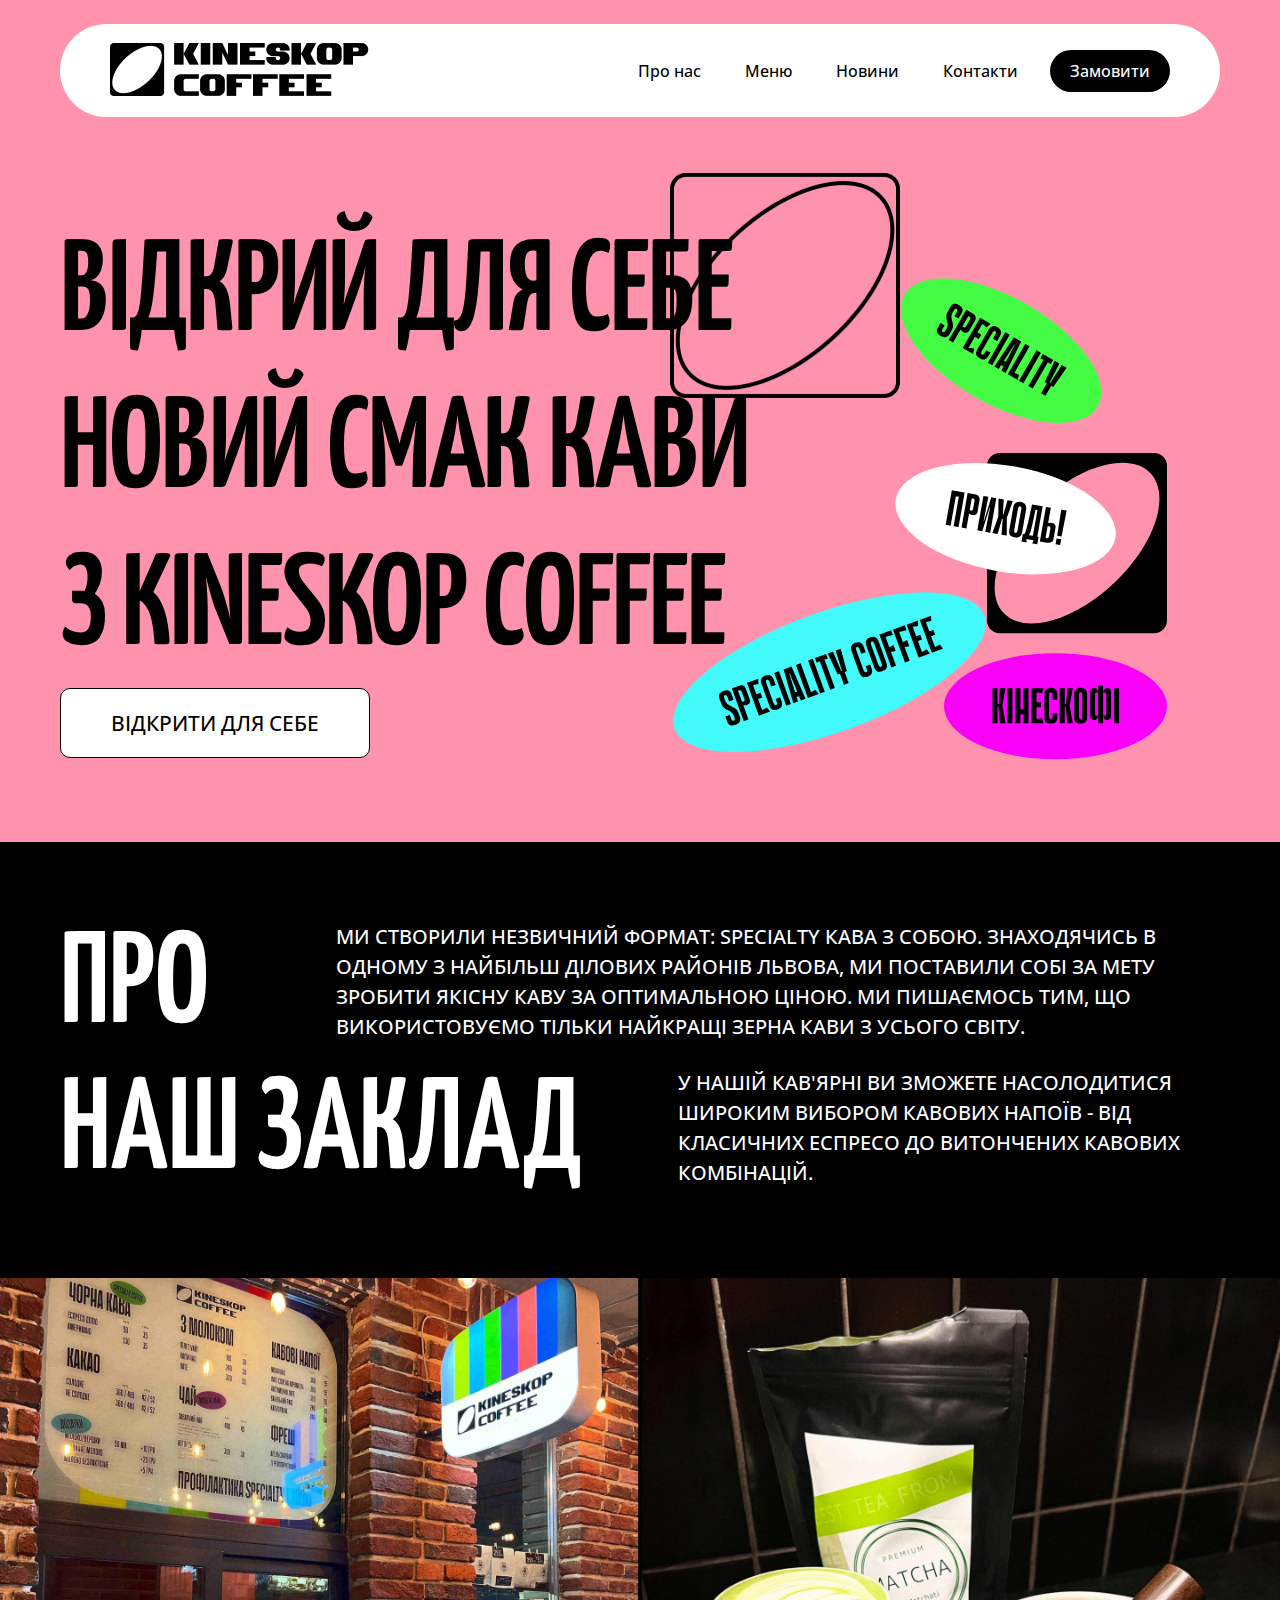
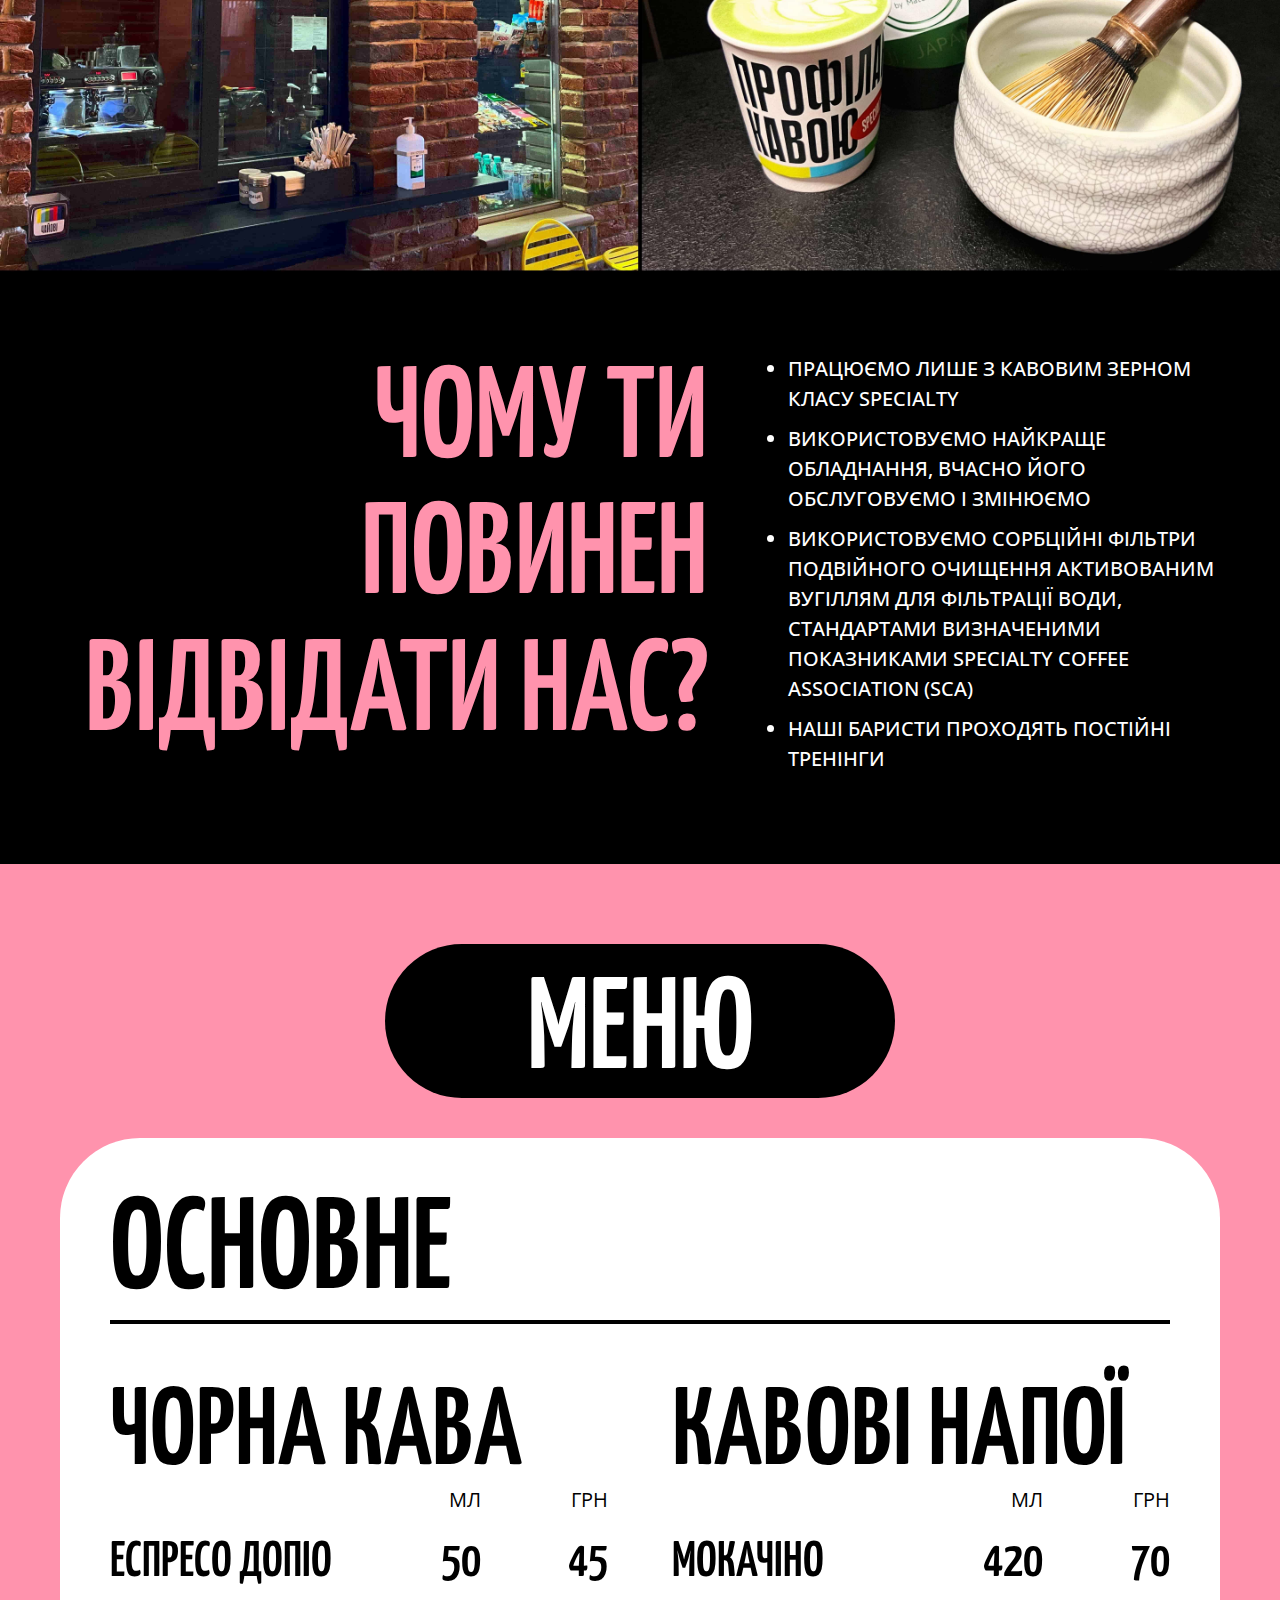
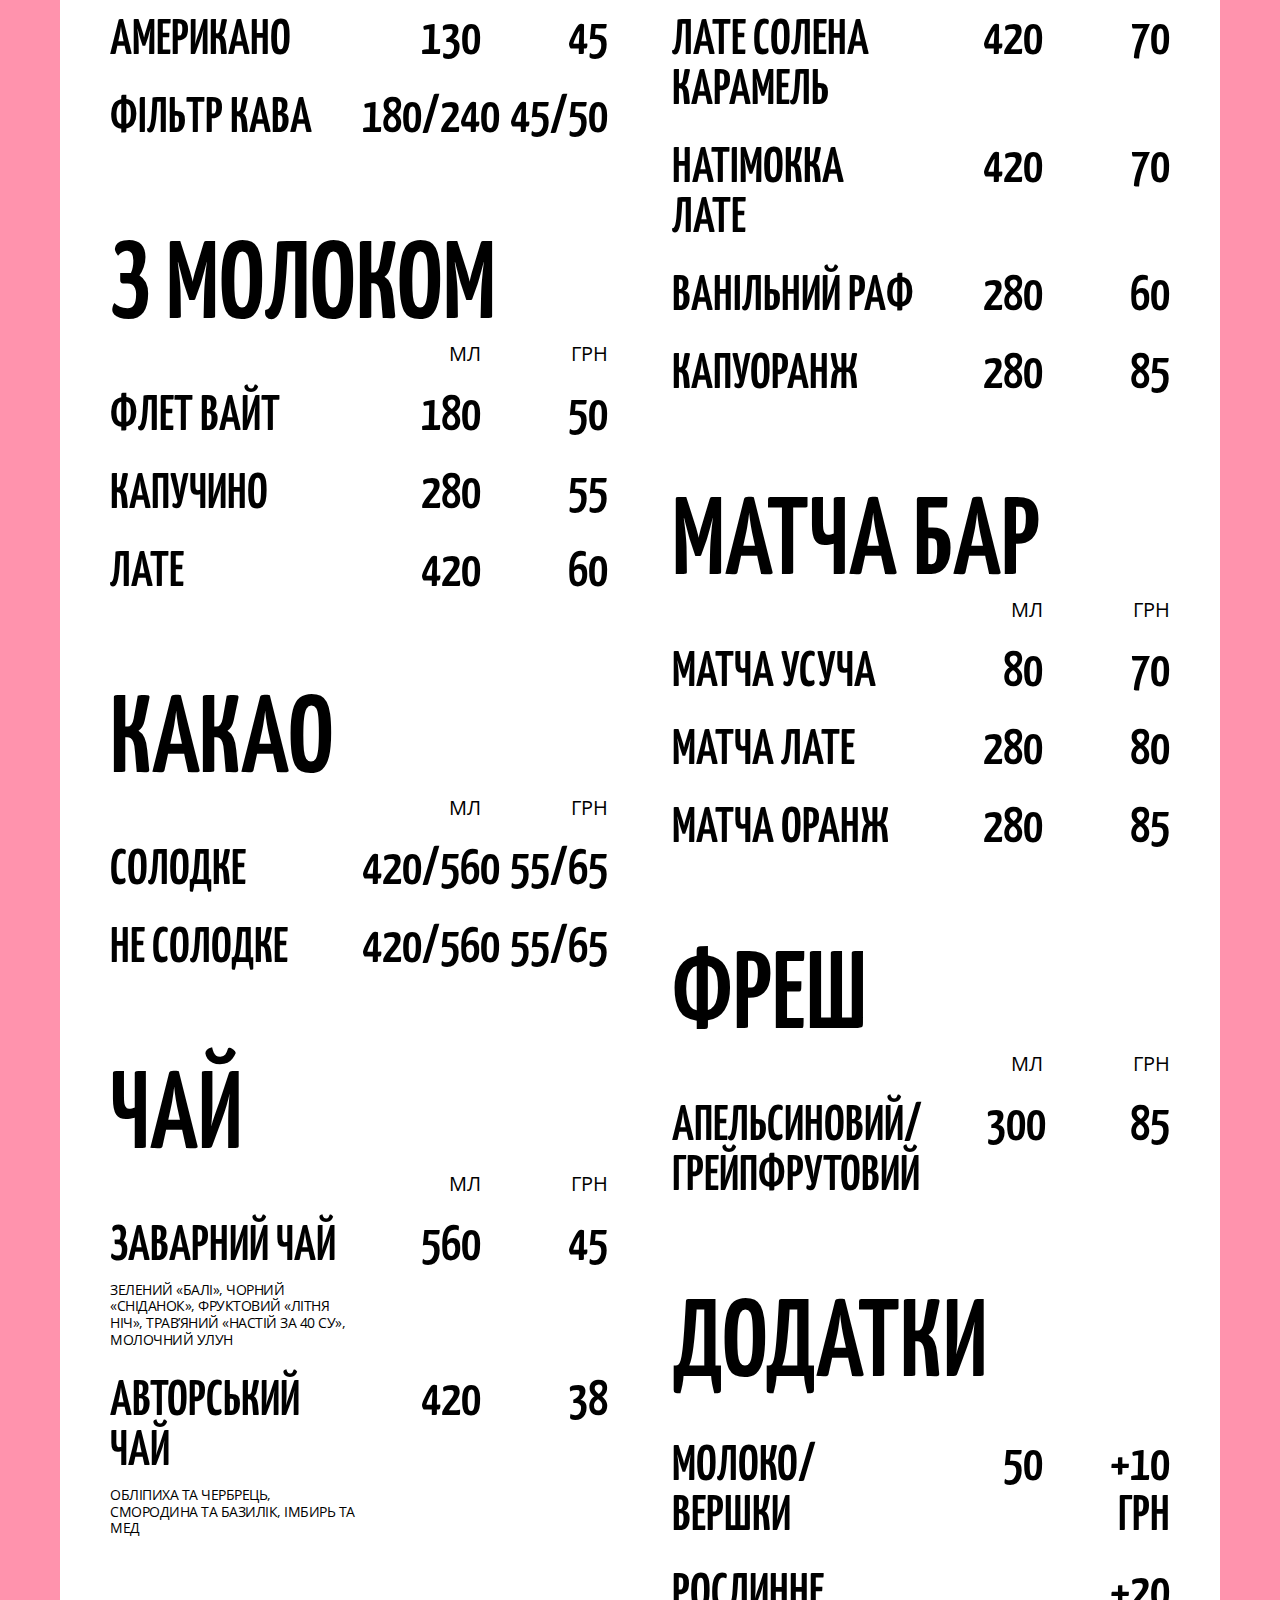
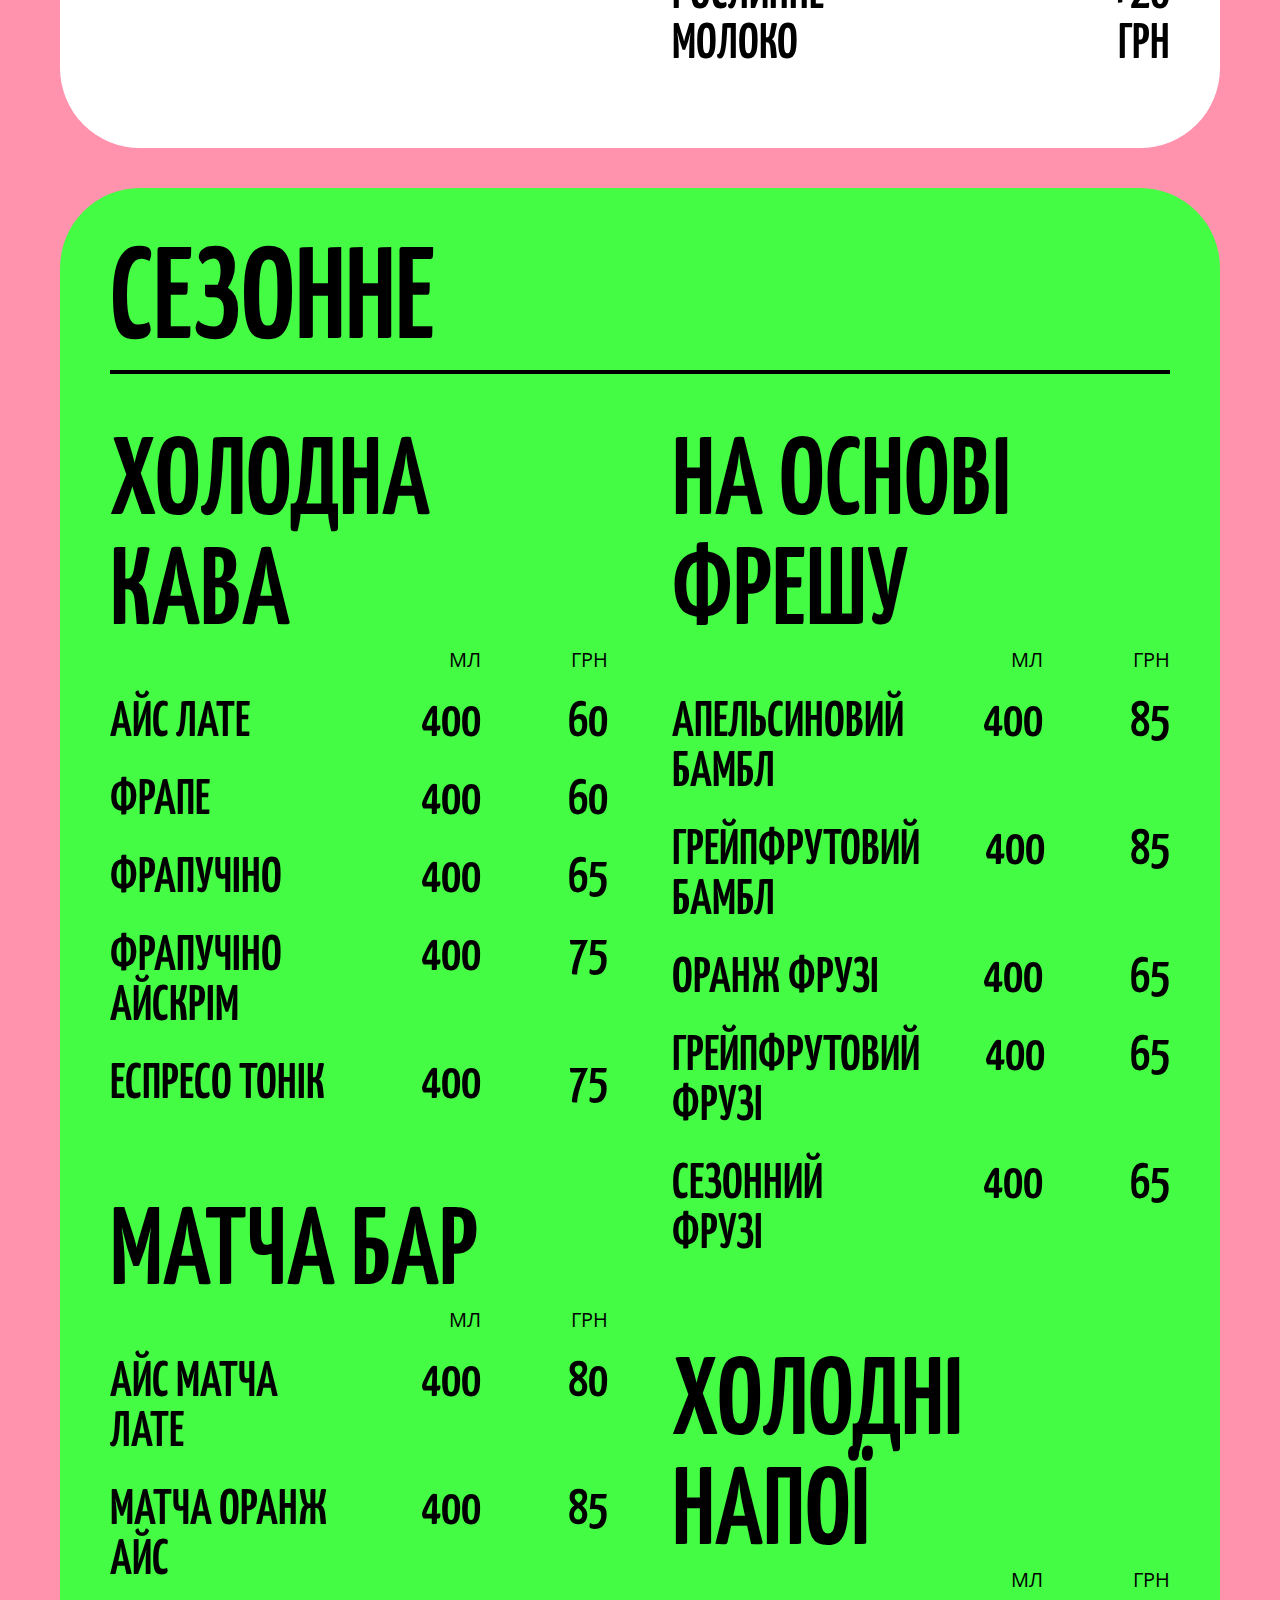
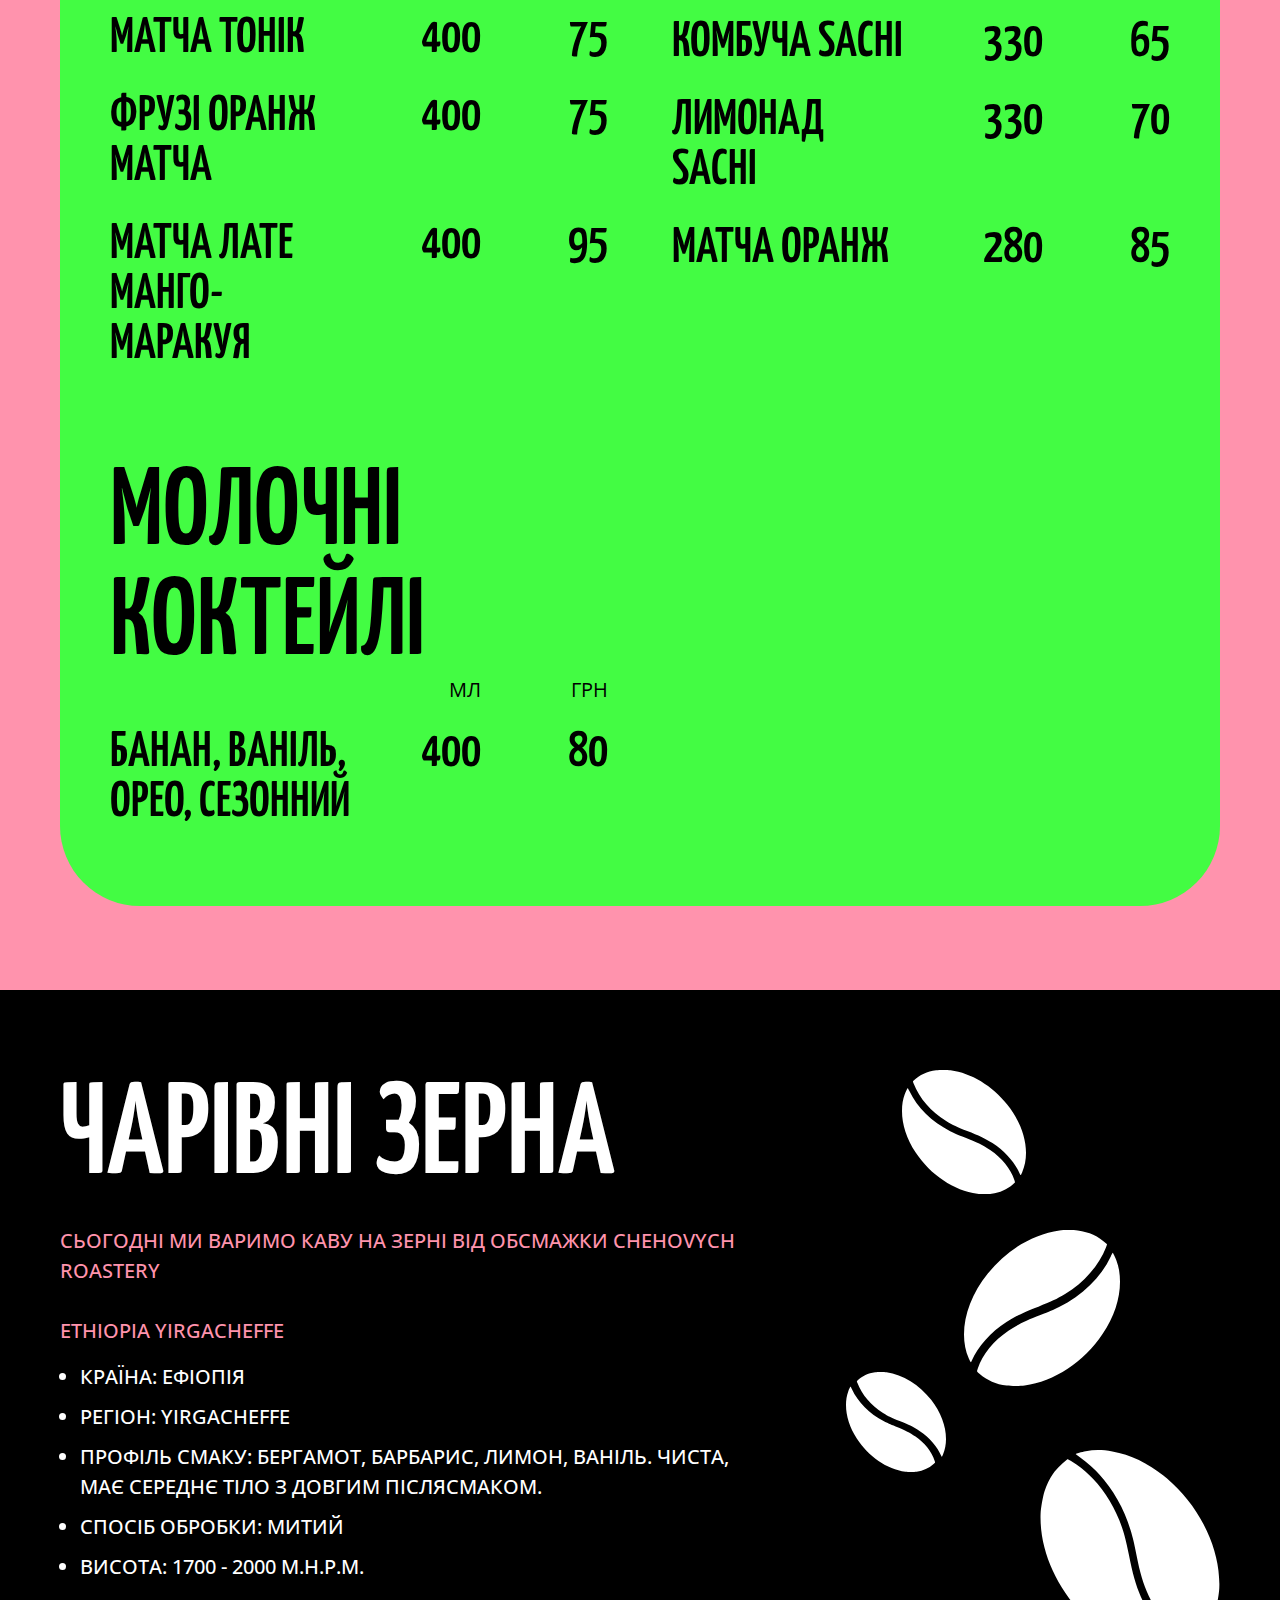
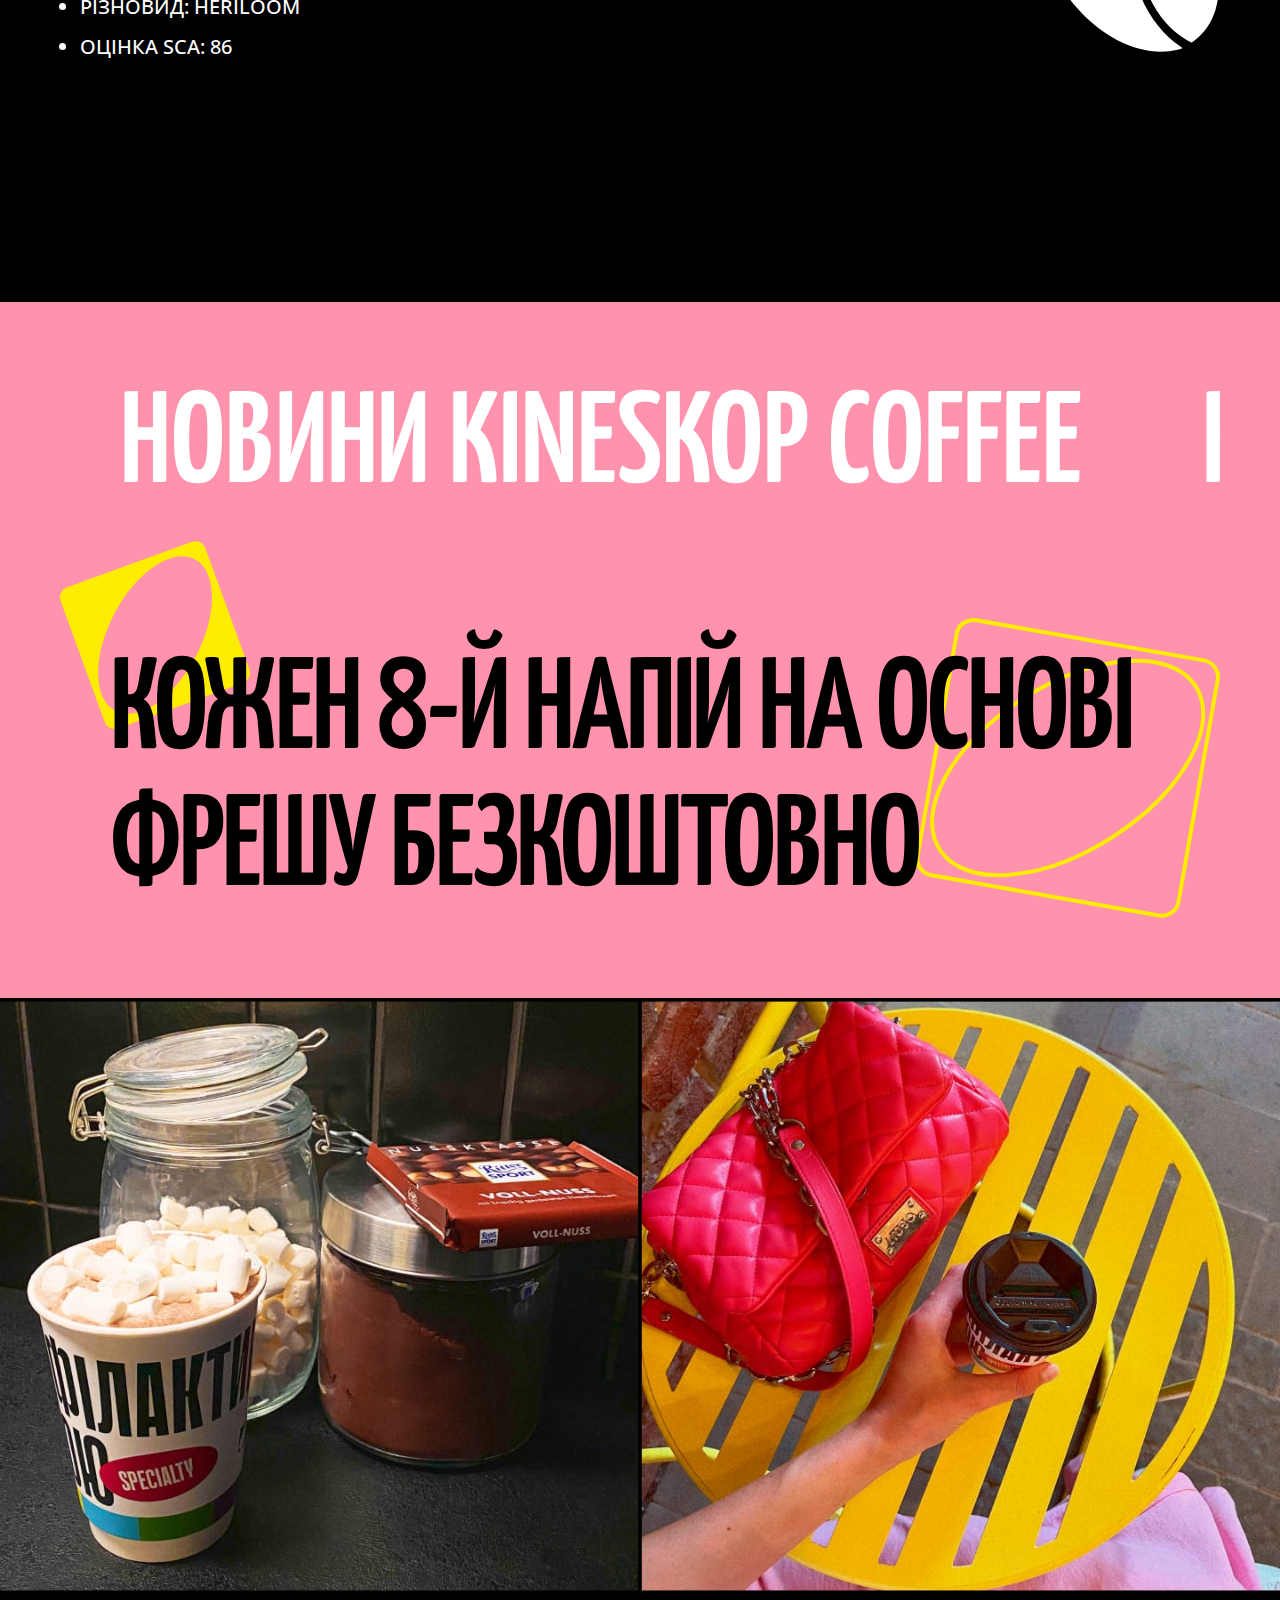
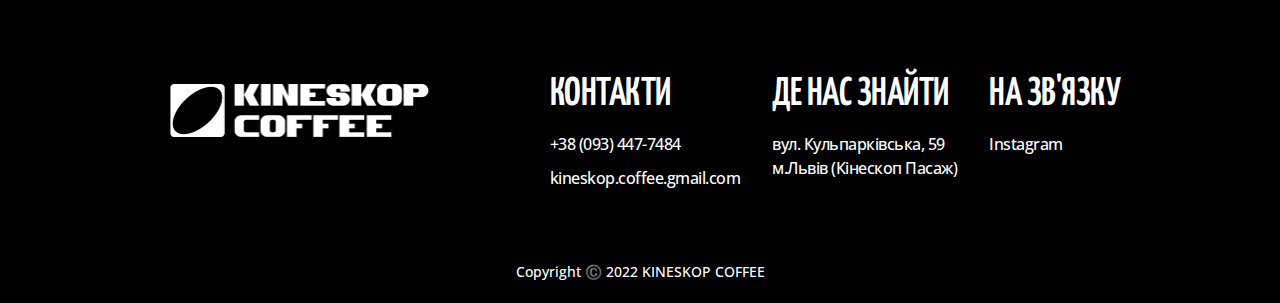
==== index.html @ 8ee2b07e "Telegram bot Link" ====
<!DOCTYPE html>
<html lang="en">
<head>
	<meta charset="UTF-8">
	<meta name="viewport" content="width=device-width, initial-scale=1.0">
	<title>Document</title>
	<link rel="stylesheet" type="text/css" href="static/css/variables.css">
	<link rel="stylesheet" type="text/css" href="static/css/reset.css">
	<link rel="stylesheet" type="text/css" href="static/css/layout.css">
	<link rel="stylesheet" type="text/css" href="static/css/components.css">
	<script type="text/javascript" src="static/js/scripts.js" defer></script>

</head>
<body>
	<header>
		<div class="header-wrapper">
			<div class="header-container">
				<div class="header-logo">
					<img src="./static/images/logo.png" alt=logo class="header-logo" width="278" height="73">
				</div>
				<button class="mobile-nav-toggle" aria-controls="primary-navigation" aria-expanded="false">
					<span class="sr-only"></span>
				</button>
				<nav>
					<ul class="primary-navigation" id="primary-navigation" data-visible="false"> 
						<li class="nav-link"><a href="#aboutus" class="menuItem">Про нас</a></li>
						<li class="nav-link"><a href="#menu" class="menuItem">Меню</a></li>
						<li class="nav-link"><a href="#news" class="menuItem">Новини</a></li>
						<li class="nav-link"><a href="#contacts" class="menuItem">Контакти</a></li>
						<li class="order nav-link"><a href="https://t.me/kinescoffee_bot" class="menuItem" target="_blank">Замовити</a></li>
					</ul>
				</nav>
			</div>
		</div>	
	</header>
	<main>
		<div class="pink-page">
			<div class="page-width">
				<div class="page-margin">
					<div class="pink-page-text">
						<p>Відкрий для себе</p>
						<p>Новий смак кави</p>
						<p>з Kineskop Coffee</p>

						<img src="./static/images/decor_2.png" alt="kineskop-decor-2" class="decor2" width="230" height="225">
						<img src="./static/images/decor_3.svg" alt="kineskop-decor-3" class="decor3">
						<img src="./static/images/decor_11.svg" alt="kineskop-decor11" class="decor11">
						<img src="./static/images/decor_5.svg" alt="kineskop-decor-5" class="decor5">
						<img src="./static/images/decor_4.svg" alt="kineskop-decor-4" class="decor4">
						<img src="./static/images/decor_6.svg" alt="kineskop-decor-6" class="decor6">

						<a href="https://t.me/kinescoffee_bot" target="_blank">
						<button class="open">
								<span data-text="Відкрити для себе">Відкрити для себе</span>
						</button>
						</a>
					</div>	
				</div>
			</div>	
		</div>

		<div class="black-page">
			<div class="page-width">
				<div class="page-margin">
					<div class="black-page-text">
						<span class="grid-1" id="aboutus">про</span> 
						<span class="grid-2">наш</span>
						<span class="grid-3">заклад</span>
						<p class="grid-4">Ми створили незвичний формат: specialty кава з собою. Знаходячись в одному з найбільш ділових районів Львова, ми поставили собі за мету зробити якісну каву за оптимальною ціною. Ми пишаємось тим, що використовуємо тільки найкращі зерна кави з усього світу.</p>
						<p class="grid-5">У нашій кав'ярні ви зможете насолодитися широким вибором кавових напоїв - від класичних еспресо до витончених кавових комбінацій.</p>
					</div>
				</div>
			</div>
		</div>

		<div class="black-page photo-container">
			<div class="page-width">
				<div class="page-margin photo-margin-mobile">
					<div class="photo-page">
						<img src="./static/images/caffe-photo.jpg" alt="Kineskop caffe" class="caffe-photo">
						<img src="./static/images/matcha-photo.jpg" alt="Kineskop matcha" class="caffe-photo">
					</div>
				</div>
			</div>
		</div>

		<div class="black-page">
			<div class="page-width">
				<div class="page-margin">
					<div class="why-visit">
						<div class="why-heading">
							<p>чому ти повинен відвідати нас?</p>
						</div>
						<div class="why-text">
							<ul>
								<li>працюємо лише з кавовим зерном класу specialty</li>
								<li>використовуємо найкраще обладнання, вчасно його обслуговуємо і змінюємо</li>
								<li>використовуємо сорбційні фільтри подвійного очищення активованим вугіллям для фільтрації води, стандартами визначеними показниками Specialty Coffee Association (SCA)</li>
								<li>наші баристи проходять постійні тренінги</li>
							</ul>
						</div>
					</div>
				</div>
			</div>
		</div>

		<div class="pink-page">
			<div class="page-width">
				<div class="page-margin">
					<div class="menu-page">
						<div class="menu" id="menu">
							<p>МЕНЮ</p>
						</div>
<!--Main Menu-->		<div class="main-menu">
							<div class="main-menu-heading">
								<p>ОСНОВНЕ</p>
							</div>
							<div class="sides">
<!--Left Side Menu-->			<div class="left-side-menu">
									<div class="black-coffee">
										<p>ЧОРНА КАВА</p>
										<ul class="price-items">
											<li class="ml-uah"><span><!--EMPTY--></span><span>МЛ</span><span>ГРН</span></li>
											<li><span>Еспресо допіо</span> <span>50</span> <span>45</span></li>
											<li><span>американо</span><span>130</span> <span>45</span></li>
											<li><span>фільтр кава</span><span>180/240</span> <span>45/50</span></li>
										</ul>
									</div>
<!--With Milk-->
									<div class="black-coffee">
										<p>З молоком</p>
										<ul class="price-items">
											<li class="ml-uah"><span><!--EMPTY--></span><span>МЛ</span><span>ГРН</span></li>
											<li><span>Флет Вайт</span> <span>180</span> <span>50</span></li>
											<li><span>Капучино</span><span>280</span> <span>55</span></li>
											<li><span>Лате</span><span>420</span> <span>60</span></li>
										</ul>
									</div>
<!--Hot Chocolate/Cacao-->
									<div class="black-coffee">
										<p>какао</p>
										<ul class="price-items">
											<li class="ml-uah"><span><!--EMPTY--></span><span>МЛ</span><span>ГРН</span></li>
											<li><span>солодке</span> <span>420/560</span> <span>55/65</span></li>
											<li><span>не солодке</span><span>420/560</span> <span>55/65</span></li>
										</ul>
									</div>
<!--Hot Tea -->
									<div class="black-coffee">
										<p>чай</p>
										<ul class="price-items">
											<li class="ml-uah"><span><!--EMPTY--></span><span>МЛ</span><span>ГРН</span></li>
											<li class="tea-pad"><span>заварний чай</span> <span>560</span> <span>45</span></li>
											<p class="tea-descr">ЗЕЛЕНИЙ «БАЛІ», ЧОРНИЙ «СНІДАНОК», ФРУКТОВИЙ «ЛІТНЯ НІЧ», ТРАВ’ЯНИЙ «НАСТІЙ ЗА 40 СУ», МОЛОЧНИЙ УЛУН </p>
											<li class="tea-pad"><span>авторський чай</span><span>420</span> <span>38</span></li>
											<p class="tea-descr">ОБЛІПИХА ТА ЧЕРБРЕЦЬ, СМОРОДИНА ТА БАЗИЛІК, ІМБИРЬ ТА МЕД</p>
										</ul>
									</div>
								</div>

<!--Right Side Menu-->		<div class="right-side-menu">
									<div class="black-coffee">
										<p>КАВОВІ НАПОЇ</p>
										<ul class="price-items">
											<li class="ml-uah"><span><!--EMPTY--></span><span>МЛ</span><span>ГРН</span></li>
											<li><span>мокачіно</span> <span>420</span> <span>70</span></li>
											<li><span>лате солена карамель</span><span>420</span> <span>70</span></li>
											<li><span>натімокка лате</span><span>420</span> <span>70</span></li>
											<li><span>ванільний раф</span><span>280</span> <span>60</span></li>
											<li><span>капуоранж</span><span>280</span> <span>85</span></li>
										</ul>
									</div>
<!--Matcha Bar -->
									<div class="black-coffee">
										<p>матча бар</p>
										<ul class="price-items">
											<li class="ml-uah"><span><!--EMPTY--></span><span>МЛ</span><span>ГРН</span></li>
											<li><span>матча усуча</span> <span>80</span> <span>70</span></li>
											<li><span>матча лате</span><span>280</span> <span>80</span></li>
											<li><span>матча оранж</span><span>280</span> <span>85</span></li>
										</ul>
									</div>
<!--Fresh Juices -->
									<div class="black-coffee">
										<p>Фреш</p>
										<ul class="price-items">
											<li class="ml-uah"><span><!--EMPTY--></span><span>МЛ</span><span>ГРН</span></li>
											<li><span>Апельсиновий/грейпфрутовий</span> <span>300</span> <span>85</span></li>
										</ul>
									</div>
<!--Add Topings-->
									<div class="black-coffee">
										<p class="toppings-par">Додатки</p>
										<ul class="price-items">
											<li><span>молоко/вершки</span><span>50</span> <span>+10 грн</span></li>
											<li><span>рослинне молоко</span><span class="toppings"></span><span>+20 грн</span></li>
										</ul>
									</div>
								</div>
							</div>		
						</div>

<!--Seosonal Menu-->	<div class="seas-menu">
							<div class="main-menu-heading">
								<p>СЕЗОННЕ</p>
							</div>
							<div class="sides">
<!--Left Side Menu-->			<div class="left-side-menu">
									<div class="seas-coffee">
										<p>Холодна Кава</p>
										<ul class="price-items">
											<li class="ml-uah"><span><!--EMPTY--></span><span>МЛ</span><span>ГРН</span></li>
											<li><span>Айс Лате</span> <span>400</span> <span>60</span></li>
											<li><span>Фрапе</span><span>400</span> <span>60</span></li>
											<li><span>Фрапучіно</span><span>400</span> <span>65</span></li>
											<li><span>Фрапучіно Айскрім</span><span>400</span> <span>75</span></li>
											<li><span>Еспресо Тонік</span><span>400</span> <span>75</span></li>
										</ul>
									</div>
<!--Matcha Bar-->
									<div class="seas-coffee">
										<p>Матча Бар</p>
										<ul class="price-items">
											<li class="ml-uah"><span><!--EMPTY--></span><span>МЛ</span><span>ГРН</span></li>
											<li><span>Айс Матча Лате</span> <span>400</span> <span>80</span></li>
											<li><span>Матча оранж айс</span><span>400</span> <span>85</span></li>
											<li><span>Матча Тонік</span><span>400</span> <span>75</span></li>
											<li><span> Фрузі оранж матча</span><span>400</span> <span>75</span></li>
											<li><span>Матча лате Манго-маракуя</span><span>400</span> <span>95</span></li>
										</ul>
									</div>
<!--Milk Shakes-->
									<div class="seas-coffee">
										<p>молочні коктейлі</p>
										<ul class="price-items">
											<li class="ml-uah"><span><!--EMPTY--></span><span>МЛ</span><span>ГРН</span></li>
											<li><span>банан, ваніль, орео, сезонний</span> <span>400</span> <span>80</span></li>
										</ul>
									</div>
								</div>

<!--Right Side Menu-->		<div class="right-side-menu">
									<div class="seas-coffee">
										<p>На основі Фрешу</p>
										<ul class="price-items">
											<li class="ml-uah"><span><!--EMPTY--></span><span>МЛ</span><span>ГРН</span></li>
											<li><span>Апельсиновий бамбл</span> <span>400</span> <span>85</span></li>
											<li><span>Грейпфрутовий бамбл</span><span>400</span> <span>85</span></li>
											<li><span>Оранж Фрузі</span><span>400</span> <span>65</span></li>
											<li><span>Грейпфрутовий фрузі</span><span>400</span> <span>65</span></li>
											<li><span>Сезонний Фрузі</span><span>400</span> <span>65</span></li>
										</ul>
									</div>
<!--Cold Drinks -->
									<div class="seas-coffee">
										<p>Холодні напо<span class="fix-letter">Ї</span></p>
										<ul class="price-items">
											<li class="ml-uah"><span><!--EMPTY--></span><span>МЛ</span><span>ГРН</span></li>
											<li><span>Комбуча sachi</span> <span>330</span> <span>65</span></li>
											<li><span>Лимонад sachi</span><span>330</span> <span>70</span></li>
											<li><span>матча оранж</span><span>280</span> <span>85</span></li>
										</ul>
									</div>
								</div>
							</div>		
						</div>	
					</div>
				</div>		
			</div>			
		</div>

<!-- Magic Beans -->

		<div class="black-page">
			<div class="page-width">
				<div class="page-margin magic-beans">
					<div class="magic-text">
						<p class="first-mtext">чарівні зерна</p>
						<p class="second-mtext">Сьогодні ми варимо каву на зерні від обсмажки Chehovych Roastery</p>
						<p class="third-mtext">Ethiopia Yirgacheffe</p>
						<ul>
							<li>Країна: Ефіопія</li>
							<li>Регіон: Yirgacheffe</li>
							<li>Профіль смаку: Бергамот, барбарис, лимон, ваніль. Чиста, має середнє тіло з довгим післясмаком.</li>
							<li>Спосіб обробки: Митий</li>
							<li>Висота:  1700 - 2000 м.н.р.м.</li>
							<li>Різновид: Heriloom</li>
							<li>Оцінка SCA: 86</li>
						</ul>

	<!--Mobile Beans-->	
						<img src="./static/images/bean2.svg" alt="kineskop-bean-2" class="bean2-mobile">
						<img src="./static/images/bean3.svg" alt="kineskop-bean-3" class="bean3-mobile">
						<img src="./static/images/bean4.svg" alt="kineskop-bean-4" class="bean4-mobile">
						
					</div>
					<div class="beans">
						<img src="./static/images/bean1.svg" alt="kineskop-bean-1" class="bean1">
						<img src="./static/images/bean2.svg" alt="kineskop-bean-2" class="bean2">
						<img src="./static/images/bean3.svg" alt="kineskop-bean-3" class="bean3">
						<img src="./static/images/bean4.svg" alt="kineskop-bean-4" class="bean4">
					</div>
				</div>
			</div>
		</div>
		
<!-- Video Page -->

		<div class="black-page vidpage">
			<div class="page-width">
				<div class="page-margin vidpage">
					<div class="video-page">
						<video autoplay muted loop class="back-vid">
							<source src="./static/images/coffee-video.mp4" type="video/mp4">
						</video>
					</div>
				</div>
			</div>
		</div>

<!-- Pink Page Running Line -->
		
		<div class="pink-page run-line">
			<div class="page-width">
				<div class="page-margin">
					<div class="running-line" id="news">
						<span>Новини kineskop coffee</span><span>Новини kineskop coffee</span><span>Новини kineskop coffee</span>
					</div>
					<div class="running-text">
						<p>Кожен 8-й напій на основі фрешу безкоштовно</p>
						<img src="./static/images/run-text-decor1.svg" alt="kineskop running text decor 1" class="run-decor1">
						<img src="./static/images/run-text-decor2.svg" alt="kineskop running text decor 2" class="run-decor2">
					</div>
				</div>		
			</div>		
		</div>	

<!--Last Photos Page-->
		
		<div class="black-page photo-container">
			<div class="page-width">
				<div class="page-margin photo-margin-mobile">
					<div class="last-photo-page">
						<img src="./static/images/kinescoffee-last1.jpg" alt="Kineskop cacao" class="last-photo">
						<img src="./static/images/kinescoffee-last2.jpg" alt="Kineskop table" class="last-photo">
					</div>
				</div>
			</div>
		</div>
	</main>

<!-- FOOTER -->	
	
	<footer>
		<div class="black-page last-page">
			<div class="page-width">
				<div class="page-margin">

					<div class="fcont" id="contacts">
						<div class="final-logo">
							<img src="./static/images/footer-logo.png" alt="Kineskop footer logo" width="278" height="73">
						</div>
						<div class="final-container">
							<div class="contacts">
								<p>Контакти</p>
								<a href="tel: +38(093)447-7484" class="phone-number">+38 (093) 447-7484</a>
								<a href = "mailto: kineskop.coffee@gmail.com">kineskop.coffee.gmail.com</a>
							</div>
							<div class="address">
								<p>Де нас знайти</p>
								<a href="https://goo.gl/maps/bQqHVPsWqg6VpqVHA" target="_blank">вул. Кульпарківська, 59</br>м.Львів (Кінескоп Пасаж)</a>
							</div>
							<div class="social-media">
								<p>На зв'язку</p>
								<a href="https://www.instagram.com/kineskop_coffee/" target="_blank">Instagram</a>
							</div>
						</div>		
					</div>
					<div class="copyright">
						<p>Copyright ©️ 2022 KINESKOP COFFEE</p>
					</div>
				</div>
			</div>
		</div>
	</footer>	
</body>
</html>
---- static/css/variables.css ----
:root {
    /* Main Colors */
    --pink: #FF93AD;
    --black: #000000;
    --white: #FFFFFF;
    --green:  #43FC43; 
    --yellow:#FEED01;
    --blue:#41FAF9;
    --violet:#F900F8;
    --smoke:#F5F5F5;    
}
---- static/css/layout.css ----
@import url('https://fonts.googleapis.com/css2?family=Yanone+Kaffeesatz:wght@400;500;600;700&display=swap');
@import url('https://fonts.googleapis.com/css2?family=Open+Sans:wght@300;400;500;600&display=swap');





* {
    box-sizing: border-box;
    margin: 0;
    padding: 0;
}

body {
    display: block;
    font-family: 'Open Sans', sans-serif;
    font-size: 16px;
    overflow-x: hidden;
}

/*Primary header*/

header {
    background-color: var(--pink);
}

div.header-wrapper {
    max-width: 1440px;
    margin: 0 auto;
    padding: 24px 0;
}

div.header-container {
    background-color: var(--white);
    max-width: 1440px;
    height: 93px;
    display: flex;
    align-items: center;
    justify-content: space-between;
    flex-wrap: nowrap;
    border-radius: 50px;
    margin: 0 60px;
}

div.header-logo {
    padding: 10px 0px 10px 40px;
}

.primary-navigation {
    display: flex;
    justify-content: space-between;
    align-items: center;
    flex-wrap: nowrap;
    padding: 10px 40px 10px 0px;
}

nav li {
    list-style-type: none;
    padding: 10px 10px;
}

li a {
    text-decoration: none;
    color: black;
    padding: 10px 12px;
    border-radius: 50px;
    transition: 250ms;
    font-family: 'Open Sans', sans-serif;
    font-weight: 500;
    font-style: normal;
}

li.order a {
    background-color: var(--black);
    border-radius: 50px;
    color: white;
    padding: 10px 20px;
    text-align: center;
    transition: 250ms;
}

a:where(:hover, :focus) {
    background-color:  var(--pink);
    text-shadow:0px 0px 1px black;
    transition: 250ms;
}

li.order a:where(:hover, :focus) {
    background-color: var(--pink);
    color: black;
    text-shadow: 0px 0px 1px black;
    transition: 250ms;
}

.mobile-nav-toggle {
    display: none;
}

/*Primary Pink Page*/

.pink-page {
    background-color: var(--pink);
    height: 100%;
    padding-bottom: 84px;
}

.page-width {
    max-width: 1440px;
    margin: 0 auto;
}

.page-margin {
    margin: 0 60px;
}

.pink-page-text {
   padding-top: 76px;
   position: relative;
   z-index: 100;
}

.pink-page-text p {
    font-size: 130px;
    font-family: 'Yanone Kaffeesatz', sans-serif;
    font-weight: 600;
    text-transform: uppercase;
    line-height: 157px;
    position: relative;
    z-index: 100;
    letter-spacing: -2px;
}

.pink-page-decor {
   position: relative;
}

/*DECOR*/

img.decor2 {
    position: absolute;
    left: 610px;
    top: 2rem;
    z-index: 20;
}

img.decor3 {
    position: absolute;
    right: 5.93rem;
    top: 6.75rem;
}

img.decor11 {
    position: absolute;
    right: 3.3rem;
    top: 19.5rem;
    z-index: 10;
}

img.decor5 {
    position: absolute;
    top: 19.125rem;
    right: 5.93rem;
    z-index: 10;
}

img.decor4 {
    position: absolute;
    right: 13.375rem;
    top: 26.12rem;
}

img.decor6 {
    position: absolute;
    top: 32rem;
    right: 3.3rem;
}

/*Primary Black Page*/

.black-page {
    background-color: var(--black);
    height: 100%;
    padding: 80px 0px;
    color: var(--white);
}

.black-page-text {
    display: grid;
    gap: 1rem;
    grid-template-rows: 1fr 1fr;
    grid-template-columns: 1fr 2fr 3fr 3fr;
}

.grid-1 {
    grid-area: 1 / 1 / 2 / 2;
    align-self: end;
}

.grid-2 {
    grid-area: 2 / 1 / 3 / 2;  
}

.grid-3 {
    grid-area: 2 / 2 / 3 / 3;
}

.grid-4 {
    grid-area: 1 / 2 / 2 / 5;
    padding-left: 5rem;
}

.grid-5 {
    grid-area: 2 / 3 / 3 / 5;
    padding-left: 5rem;
}

.black-page-text span {
    font-family: 'Yanone Kaffeesatz', sans-serif;
    font-size: 130px;
    line-height: 1;
    font-weight: 600;
    text-transform: uppercase;
}

.black-page-text p {
    font-weight: 500;
    font-size: 20px;
    line-height: 30px;
    text-transform: uppercase;
}

/*Primary Photo page*/

.photo-page {
    display: flex;
    max-width: 100%;
    flex-wrap: nowrap;
}

.caffe-photo {
    object-fit: cover;
    min-width: 0;
}

.photo-container {
    padding: 0; 
}

 .photo-margin-mobile {
    margin: 0;
}

/*Primary Why to visit us page*/

.why-visit {
    display: flex;
    gap: 5rem;
}

.why-heading {
    width: 60%;
}

.why-heading p {
    text-transform: uppercase;
    font-size: 130px;
    font-weight: 600;
    line-height: 105%;
    font-family: 'Yanone Kaffeesatz', sans-serif;
    color: var(--pink);
    text-align: right;
}

.why-text {
    width: 40%;
}

.why-text li {
    text-transform: uppercase;
    font-size: 20px;
    line-height: 30px;
    list-style-type: disc;
    font-weight: 500;
    padding-bottom: 10px;
}

/*Primary Menu page*/

.menu {
    padding-top: 80px;
    margin: 0 auto;
    max-width: 510px;
}

.menu-page {
    position: relative;
}

.menu p {
    font-family: 'Yanone Kaffeesatz', sans-serif;
    font-size: 130px;
    font-weight: 600;
    color: var(--white);
    background-color: var(--black);
    border-radius: 100px;
    text-align: center;
    padding: 24px 120px 0px 120px;
}

.main-menu {
    width: 100%;
    height: 100%;
    background-color: var(--white);
    border-radius: 80px;
    margin-top: 40px;
    padding: 50px;
}

.main-menu-heading {
    font-family: 'Yanone Kaffeesatz', sans-serif;
    font-size: 130px;
    font-weight: 600;
    position: relative;
}

.main-menu-heading::after {
    content: '';
    width: 100%;
    height: 2px;
    border-bottom: 4px solid black;
    position: absolute;
}

/*Main Menu*/

.sides {
    display: flex;
    gap: 4rem;
}

.left-side-menu {
    width: 50%;
    min-height: 100%;
    min-width: 0;
}

.black-coffee {
    display: flex;
    flex-direction: column;
    flex-wrap: nowrap;
    font-family: 'Yanone Kaffeesatz', sans-serif;
    margin-top: 62px;
    font-size: 50px;
    font-weight: 600;
    text-transform: uppercase;
}

.black-coffee p {
    font-size: 110px;
}

.price-items li {
    padding-bottom: 28px;
    display: flex;
    justify-content: flex-start;
    gap: 10px;
}

.price-items span:first-of-type {
    width: 250px;
}

.price-items span {
    width: 120px;
}

.price-items span:nth-child(2) {
    text-align: right;
}

.price-items span:nth-child(3) {
    text-align: right;
}

span:empty {
    width: 250px;
}

span.toppings:empty {
    width: 120px;
}

.ml-uah {
    font-family: 'Open Sans', sans-serif;
    font-size: 20px;
    font-weight: 400;
}

.right-side-menu {
    width: 50%;
    min-height: 100%;
    min-width: 0;
}

.toppings-par {
    margin-bottom: 40px;
}

p.tea-descr {
    font-family: 'Open Sans', sans-serif;
    font-size: 14px;
    width: 250px;
    white-space: normal;
    line-height: 120%;
    padding-bottom: 28px;
    font-weight: 400;
    letter-spacing: -0.5px;
}

li.tea-pad {
    padding-bottom: 10px;
}

/*Seasonal Menu*/

.seas-menu {
    width: 100%;
    height: 100%;
    background-color: var(--green);
    border-radius: 80px;
    margin-top: 40px;
    padding: 50px;
    overflow: hidden;
}

.seas-coffee {
    display: flex;
    flex-direction: column;
    flex-wrap: nowrap;
    font-family: 'Yanone Kaffeesatz', sans-serif;
    margin-top: 62px;
    font-size: 50px;
    font-weight: 600;
    text-transform: uppercase;
}

.seas-coffee p {
    font-size: 110px;
}

/*Primary Magic Beans Page*/

img.bean2-mobile, img.bean3-mobile, img.bean4-mobile {
    display: none;
}


.page-margin.magic-beans {
    display: flex;
}

.magic-text {
    width: 60%;
    z-index: 10;
}

p.first-mtext {
    text-transform: uppercase;
    font-family: 'Yanone Kaffeesatz', sans-serif;
    font-size: 130px;
    font-weight: 600;
    line-height: 105%;

}

p.second-mtext, p.third-mtext {
    color: var(--pink);
    font-family: 'Open Sans', sans-serif;
    font-size: 20px;
    line-height: 30px;
    font-weight: 500;
    text-transform: uppercase;
}

p.second-mtext {
    padding: 20px 0px 30px 0px
}

p.third-mtext {
    padding: 0 0 16px 0;
}

.magic-text ul {
    font-size: 20px;
    line-height: 30px;
    font-weight: 500;
    list-style-type: disc;
    padding-left: 20px;
    text-transform: uppercase;
}

.magic-text li {
    padding-bottom: 10px;
}

.beans {
    width: 40%;
    position: relative;

}

img.bean1 {
    position: absolute;
    bottom: 20px;
    right: 0px;
}

img.bean2 {
    position: absolute;
    top: 160px;
    right: 100px;
}

img.bean3 {
    position: absolute;
    bottom: 200px;
    left: 90px;
}

img.bean4 {
    position: absolute;
    top: 0px;
    left: 146px;
}

/*Primary Video Page*/

.video-page {
    width: 100%;
    max-height: 740px;
    display: flex;
}

.back-vid {
    width: 100%;
    height: auto;
    object-fit: cover;
}

.black-page.vidpage {
    padding: 0;
}

.page-margin.vidpage {
    margin: 0;
}

/*Pink Page Running Line*/

.pink-page.run-line {
    padding: 80px 0;
}


/*Pink Running Page Running Line*/

.running-line {
    overflow: hidden;
    position: relative;
    max-height: 123px;
    white-space: nowrap;
    margin-bottom: 36px;
}

.running-line span {
    display: inline-block;
    text-transform: uppercase;
    font-family: 'Yanone Kaffeesatz', sans-serif;
    font-size: 130px;
    font-weight: 600;
    color: var(--white);
    padding: 0 60px;
    animation: move 7s linear infinite;
}

@keyframes move {
    from {
        transform: translateX(0);
    }
    to {
        transform: translateX(-100%);
    }
}

/*Pink Running Page Text*/

.running-text {
    padding: 104px 0px 0px 50px;
    position: relative;
}

.running-text p {
    text-transform: uppercase;
    font-family: 'Yanone Kaffeesatz', sans-serif;
    font-size: 130px;
    font-weight: 600;
    line-height: 105%;
    letter-spacing: -3px;
    z-index: 100;
    position: relative;
}

.run-decor1 {
    position: absolute;
    top:0;
    left: 0;
    z-index: 10;
}

.run-decor2 {
    position: absolute;
    bottom: 0;
    right: 0;
    z-index: 10;
}

/*Primary Last Photo Page*/

.last-photo-page {
    display: flex;
    max-width: 100%;
    flex-wrap: nowrap;
}

.last-photo {
    object-fit: cover;
    min-width: 0;
}

.photo-container {
    padding: 0; 
}


/*FOOTER*/

.fcont {
    display: flex;
    max-width: 960px;
    margin: 0 auto;
    gap: 2rem;
    justify-content: space-between;
}

.final-container {
    color: white;
    display: flex;
    justify-content: space-between;
    gap: 2rem;
}

.contacts, .address, .social-media {
    display: flex;
    flex-direction: column;
    min-width: 0;
}


.contacts p, .address p, .social-media p {
    font-family: 'Yanone Kaffeesatz', sans-serif;
    font-size: 40px;
    font-weight: 600;
    text-transform: uppercase;
    line-height: 105%;
    margin-bottom: 16px;
    letter-spacing: -0.5px;
}

.contacts a, .address a, .social-media a {
    font-family: 'Open Sans', sans-serif;
    font-size: 16px;
    letter-spacing: -0.5px;
    font-weight: 500;
    line-height: 150%;
    color: var(--white);
    text-decoration: none;
    margin-bottom: 10px;
}

.contacts a, .address a, .social-media a:where(:hover, :focus) {
    cursor: pointer;
    background-color: var(--black);
}

.copyright p {
    text-align: center;
    padding: 65px 0px 24px 0px;
    font-size: 14px;
    font-weight: 500;
}

.black-page.last-page {
    padding-bottom: 0;
}




/*TABLET VERSION*/

/* Max Width 
@width-desktop: 960px;
@width-tablet: 768px;
@width-mobile: 480px;*/

@media (min-width: 35rem) and (max-width: 64rem) {

/*Tablet toggler menu*/

    .mobile-nav-toggle {
        display: block;
        position: absolute;
        background: url("../images/hamburger-menu-2.svg");
        border: 0;
        background-repeat: no-repeat;
        width: 3rem;
        aspect-ratio: 1;
        background-size: cover;
        top: 2.5rem;
        right: 4rem;
        z-index: 9999;
    }

    .mobile-nav-toggle[aria-expanded="true"] {
        background: url("../images/hamburger-menu-close.svg");
        width: 3rem;
        background-size: cover;
        position: fixed;
    }

    .primary-navigation {
        position: fixed;
        inset: 0 0 0 30%;
        max-height: 550px;
        border-bottom-left-radius: 50px;
        background-color: #F5F5F5;
        flex-direction: column;
        justify-content: flex-start;
        align-items: flex-start;
        padding: 5rem 2rem 3rem 2rem;
        font-size: 1.5rem;
        gap: 1rem;
        z-index: 1000;
        transform: translateX(100%);
        transition: transform 350ms ease-out;
    }

    .primary-navigation[data-visible="true"] {
         transform: translateX(0%);
    }

    .primary-navigation li {
        padding: 24px 0;
    }

    li.order {
        padding-top: 30px;
    }

/*END of mobile toggler menu*/

/*Tablet header*/

    div.header-container {
        background-color: var(--white);
        max-width: 100%;
        max-height: 80px;
        border-radius: 50px;
        margin: 0 40px;
    }

    img.header-logo {
        width: 228px;
        height: 60px;
    }

/*Tablet Pink Page*/
    
    .pink-page {
        padding-bottom: 70px;
    }

    .page-margin {
        margin: 0 40px;
    }

    .pink-page-text {
        padding-top: 46px;
        height: 100%;
    }

    .pink-page-text p {
        font-size: 120px;
        font-family: 'Yanone Kaffeesatz', sans-serif;
        text-transform: uppercase;
        line-height: 120%;
        position: relative;
        z-index: 100;
    }

    .pink-page-text p:nth-child(1) {
        width: 50%;
    }

    .pink-page-text p:nth-child(2) {
        width: 100%;
    }

    .pink-page-text p:nth-child(3) {
        width: 60%;
    }

/*Tablet Decor*/    

    img.decor2 {
        top: 1.125rem;
        left: 11.375rem;
    }

    img.decor3 {
        right: 0;
        top: 1rem;
    }

    img.decor11 {
        right: 0;
        bottom: 0;
        top: auto;
    }

    img.decor5 {
        top: auto;
        right: 2rem;
        bottom: 1.2rem;
    }

    img.decor4 {
        right: 0;
        top: 10rem;
    }

    img.decor6 {
        top: auto;
        bottom: 18rem;
        right: 0;
        transform: rotate(-30deg);
    }

/*Tablet black page*/

    .black-page {
        padding: 70px 0;
    }

    .black-page-text span {
        font-family: 'Yanone Kaffeesatz', sans-serif;
        font-size: 120px;
        line-height: 105%;
    }

    .black-page-text p {
        font-size: 16px;
        line-height: 24px;
    }  

    .black-page-text {
        display: grid;
        gap: 1rem;
        grid-template-rows: 1fr 1fr 1fr;
        grid-template-columns: 1fr 2fr 3fr 3fr;
    }

    .grid-1 {
        grid-area: 1 / 1 / 2 / 2;
        align-self: end;
    }

    .grid-2 {
        grid-area: 2 / 1 / 3 / 2;
    
    }

    .grid-3 {
        grid-area: 3 / 1 / 4 / 3;
    }

    .grid-4 {
        grid-area: 1 / 2 / 3 / 5;
        padding-left: 3rem;
        padding-right:;
        align-self: center;
    }

    .grid-5 {
        grid-area: 3 / 3 / 4 / 5;
        padding-left: 10px;
    }

/*Tablet Photo Page*/ 

    .photo-page {
        flex-direction: column;
    }

    .photo-container {
        padding: 0; 
    }

    .photo-margin-mobile {
        margin: 0;
    }

    .caffe-photo {
        width: 100%;
        max-height: 640px;
}

/*Tablet why to visit us*/

    .why-visit {
        display: flex;
        flex-direction: column;
        gap: 1rem;
    }

    .why-heading {
        width: 100%;
    }

    .why-heading p {
        font-size: 120px;
        line-height: 105%px;
        text-align: left;
    }

    .why-text {
        width: 100%;
    }

    .why-text li {
        font-size: 16px;
        line-height: 24px;
    }

/*Tablet main menu page*/

    .menu {
        max-width: 430px;
    }

    .menu p {
        font-size: 110px;
    }

    .main-menu {
        padding: 36px;
    }

    .main-menu-heading {
        font-size: 120px;
    }

    .sides {
        flex-direction: column;
        gap: 0;
    }

    .left-side-menu {
        width: 100%;
    }

    .black-coffee {
        margin-top: 42px;
        font-size: 36px;
    }

    .black-coffee p {
        font-size: 80px;
    }

    .price-items li {
        padding-bottom: 28px;
        justify-content: space-between;
    }

    .right-side-menu {
        width: 100%;
    }

    .toppings-par {
        margin-bottom: 40px;
    }

    p.tea-descr {
        font-size: 14px;
    }

    li.tea-pad {
        padding-bottom: 10px;
    }

/*Tablet Seasonal Menu*/ 

    .seas-menu {
        padding: 36px;
    }


   .seas-coffee {
        margin-top: 42px;
        font-size: 36px;
    }

    .seas-coffee p {
        font-size: 80px;
    }   

/*Tablet Magic Beans Page*/
    
    img.bean2-mobile, img.bean3-mobile, img.bean4-mobile {
        display: none;
    }

    .magic-text {
        width: 80%;
    }

    p.first-mtext {
        font-size: 120px;
    }

    p.second-mtext, p.third-mtext {
        font-size: 16px;
        line-height: 24px;
    }

    .magic-text ul {
        font-size: 16px;
    }

    .beans {
        width: 20%;
    }

    img.bean1 {
        display: none;
    }

    img.bean2 {
        width: 130px;
        height: 130px;
        position: absolute;
        top: 40%;
        right: 0px;
        z-index: 1;
    }

    img.bean3 {
        width: 100px;
        height: 100px;
        position: absolute;
        bottom: 80%;
        left: 0px;
        z-index: 1;
    }

    img.bean4 {
        width: 110px;
        height: 110px;
        position: absolute;
        top: 80%;
        left: 0px;
        z-index: 1;
    }

/*Tablet Pink Page Running Line*/

    .pink-page.run-line {
        padding: 70px 0;
    }

    .running-line span {
        font-size: 110px;
    }

/*Pink Running Page Text*/

    .running-text {
        padding: 104px 110px 110px 50px;
        position: relative;
    }

    .running-text p {
        font-size: 120px;
    }


/*Tablet Last Photos Page*/

     .last-photo-page {
        flex-direction: column;
    }

    .last-photo {
        width: 100%;
        max-height: 640px;
    }


/*Tablet Footer*/

    .fcont {
        flex-direction: column;
        max-width: 794px;
    }











    }

@media (max-width: 35rem) {

/*Mobile Toggler Menu*/

    .mobile-nav-toggle {
        display: block;
        position: absolute;
        background: url("../images/hamburger-menu-2.svg");
        border: 0;
        background-repeat: no-repeat;
        width: 2rem;
        aspect-ratio: 1;
        background-size: cover;
        top: 2.75rem;
        right: 2.5rem;
        z-index: 9999;
    }

    .mobile-nav-toggle[aria-expanded="true"] {
        background: url("../images/hamburger-menu-close.svg");
        width: 2rem;
        background-size: cover;
        position: fixed;
    }

    .primary-navigation {
        position: fixed;
        inset: 0 0 0 30%;
        max-height: 550px;
        border-bottom-left-radius: 50px;
        background-color: #F5F5F5;
        flex-direction: column;
        justify-content: flex-start;
        align-items: flex-start;
        padding: 5rem 2rem 3rem 2rem;
        font-size: 1.5rem;
        gap: 1rem;
        z-index: 1000;
        transform: translateX(100%);
        transition: transform 350ms ease-out;
      
    }

    .primary-navigation[data-visible="true"] {
         transform: translateX(0%);
    }

    .primary-navigation li {
        padding: 24px 0;
    }

    li.order {
        padding-top: 30px;
    }

/*Mobile header*/

    div.header-container {
        height: 60px;
        display: flex;
        align-items: center;
        justify-content: space-between;
        flex-wrap: nowrap;
        border-radius: 50px;
        margin: 0 20px;
    }

     img.header-logo {
        width: 114px;
        height: 30px;
    }

    div.header-wrapper {
        padding: 30px 0;

    }
/*Mobile Pink page*/
    
    .pink-page {
        padding-bottom: 40px;
    }

    .page-margin {
        margin: 0 20px;
    }

    .pink-page-text {
        padding-top: 18px;
        height: 100%;
    }

    .pink-page-text p {
        font-size: 80px;
        font-family: 'Yanone Kaffeesatz', sans-serif;
        text-transform: uppercase;
        line-height: 120%;
        position: relative;
        z-index: 100;
    }

    .pink-page-text p:nth-child(1) {
        width: 70%;
    }

    .pink-page-text p:nth-child(2) {
        width: 100%;
    }

    .pink-page-text p:nth-child(3) {
        width: 80%;
    }


/*Mobile Decor*/    

    img.decor2 {
        top: 0.5rem;
        left: 7.2rem;
        width: 118px;
        height: 116px;
    }

    img.decor3 {
        right: 0.12rem;
        top: 19.12rem;
        width: 156px;
        height: 130px;
    }

    img.decor11 {
        display: none;
    }

    img.decor5 {
        top: 6.43rem;
        right: 0;
        width: 148px;
        height: 90px;
        transform: rotate(-45deg);
    }

    img.decor4 {
        display: none;
    }

    img.decor6 {
        top: auto;
        bottom: 6rem;
        right: 0;
        transform: rotate(-23deg);
        width: 160px;
        height: 76px;
    }

/*Mobile Black Page*/

    .black-page {
        padding: 40px 0;
    }

    .black-page-text span {
        font-family: 'Yanone Kaffeesatz', sans-serif;
        font-size: 80px;
        line-height: 105%;
    }

    .black-page-text p {
        font-size: 16px;
        line-height: 24px;
    }  

    .black-page-text {
        display: grid;
        gap: 1rem;
        grid-template-rows: 0.5fr 0.5fr 2fr 1fr;
        grid-template-columns: repeat(4, 1fr);
    }

    .grid-1 {
        grid-area: 1 / 1 / 2 / 2;
    }

    .grid-2 {
        grid-area: 2 / 1 / 3 / 2;
    }

    .grid-3 {
        grid-area: 2 / 2 / 3 / 5;
    }

    .grid-4 {
        grid-area: 3 / 1 / 5 / 5;
        padding-left: 0;
    }

    .grid-5 {
        grid-area: 4 / 1 / 5 / 5;
        padding-left: 0;  
    }

/*Mobile Photo page*/

    
    .photo-page {
        flex-direction: column;
    }

    .photo-container {
        padding: 0; 
    }

    .photo-margin-mobile {
        margin: 0;
    }

/*Mobile why to visit us page*/

    .why-visit {
        display: flex;
        flex-direction: column;
        gap: 1rem;
    }

    .why-heading {
        width: 100%;
    }

    .why-heading p {
        font-size: 80px;
        line-height: 105%;
        letter-spacing: -0.5px;
        text-align: left;
    }

    .why-text {
        width: 100%;
    }

    .why-text ul {
        padding-left: 20px;
    }

    .why-text li {
        font-size: 16px;
        line-height: 24px;
    }


/*Mobile main menu page*/

   .menu {
        padding-top: 40px;
        max-width: 100%;
}

    .menu p {
        font-size: 80px;
        text-align: center;
        padding: 16px 85px 0px 85px;
    }

    .main-menu {
        border-radius: 60px;
        margin-top: 20px;
        padding: 30px 20px 20px 20px;
    }

    .main-menu-heading {
        font-size: 80px;
    }

    .sides {
        flex-direction: column;
        gap: 0;
    }

    .left-side-menu {
        width: 100%;
    }

    .black-coffee {
        margin-top: 30px;
        font-size: 24px;
    }

    .black-coffee p {
        font-size: 55px;
    }

    .ml-uah {
        font-size: 14px;
    }   

    .price-items li {
        padding-bottom: 20px;
        justify-content: space-between;
    }

    .right-side-menu {
        width: 100%;
    }

    .toppings-par {
        margin-bottom: 40px;
    }

    p.tea-descr {
        font-size: 14px;
        line-height: 105%;
    }

    li.tea-pad {
        padding-bottom: 10px;
    }

/*Mobile Seasonal*/

    .seas-menu {
        border-radius: 60px;
        margin-top: 20px;
        padding: 30px 20px 20px 20px;
    }

    .seas-coffee {
        margin-top: 30px;
        font-size: 24px;
    }

    .seas-coffee p {
        font-size: 55px;
    }

/*Mobile Magic Beans*/

    div.beans {
        display: none;
    }
    
    .magic-text {
       min-width: 100%;
       position: relative;
       z-index: 10;
    }

    p.first-mtext {
        font-size: 80px;
        letter-spacing: -0.5px;
        text-align: center;
    }

    p.second-mtext, p.third-mtext {
        font-size: 16px;
        line-height: 24px;
        position: relative;
        z-index: 10;
    }

    .magic-text ul {
        font-size: 16px;
        width: 80%;
        position: relative;
        z-index: 10;
    }

    p.second-mtext {
        padding: 20px 0px 60px 0px
    }

    img.bean2-mobile {
        display: block;
        width: 90px;
        height: 90px;
        position: absolute;
        top: 420px;
        right: 0px;
        z-index: 1;
    }

    img.bean3-mobile {
        display: block;
        width: 60px;
        height: 60px;
        position: absolute;
        top: 204px;
        right: 46px;
        z-index: 1;
    }

    img.bean4-mobile {
        display: block;
        width: 70px;
        height: 70px;
        position: absolute;
        bottom: 0px;
        right: 15px;
        z-index: 1;
    }

/*Mobile Pink Page Running Line*/

    .pink-page.run-line {
        padding: 40px 0;
    }

    .running-line span {
        font-size: 80px;
    }

/*Pink Runnink Page Text*/

    .running-text {
        padding: 35px 10px 50px 10px;
        position: relative;
    }

    .running-text p {
        font-size: 80px;
    }

    img.run-decor1 {
        width: 120px;
        aspect-ratio: 1 / 1;
    }

    img.run-decor2 {
        width: 130px;
        aspect-ratio: 1 / 1;
    }

/*Mobile Last Photo Page*/
    
    .last-photo-page {
        flex-direction: column;
    }

    .last-photo {
        width: 100%;
        max-height: 350px;
    }

/*Mobile Footer*/

    .final-container {
        flex-direction: column;
    }

    .fcont {
        flex-direction: column;
        max-width: 794px;
    }

    .contacts p, .address p, .social-media p {
        font-size: 35px;
    }




    















}
---- static/css/components.css ----
@import url('https://fonts.googleapis.com/css2?family=Yanone+Kaffeesatz:wght@400;500;600;700&display=swap');
@import url('https://fonts.googleapis.com/css2?family=Open+Sans:wght@300;400;500;600&display=swap');


/* Buttons */

button.open {
    width: 310px;
    height: 70px;
    border-radius: 10px;
    text-align: center;
    z-index: 200;
    position: relative;
    overflow: hidden;
    background-color: var(--white);
    border: 1px solid black;
    color: var(--black);
}

button.open:hover {
    cursor: pointer;
    background-color: var(--black); 
    color: var(--white);
}

button.open:active {
    transform: scale(1.1);
    transition: transform 0.2s;
    color: var(--white);
    background-color: var(--black);
}

.open span {
    display: block;
    font-family: 'Open Sans', sans-serif;
    font-weight: 500;
    padding: 24px 20px;
    margin-left: auto;
    margin-right: auto;
    font-size: 21px;
    line-height: 21px;
    text-transform: uppercase;
    animation: animate 3s linear infinite;
}    

.open span:after {
    position: absolute;
    content: attr(data-text);
    top: 0;
    left: 100%;
    display: flex;
    justify-content: center;
    align-items: center;
    width: 100%;
    height: 100%;
}

/*Moving Text on Hover*/

@keyframes animate {
    to {
        transform: translateX(-100%);
    }
}


/*Mobile Version Button*/

@media (max-width: 35rem) {
      button.open {
        width: 100%;
        height: 70px;
        border-radius: 10px;
    }
}
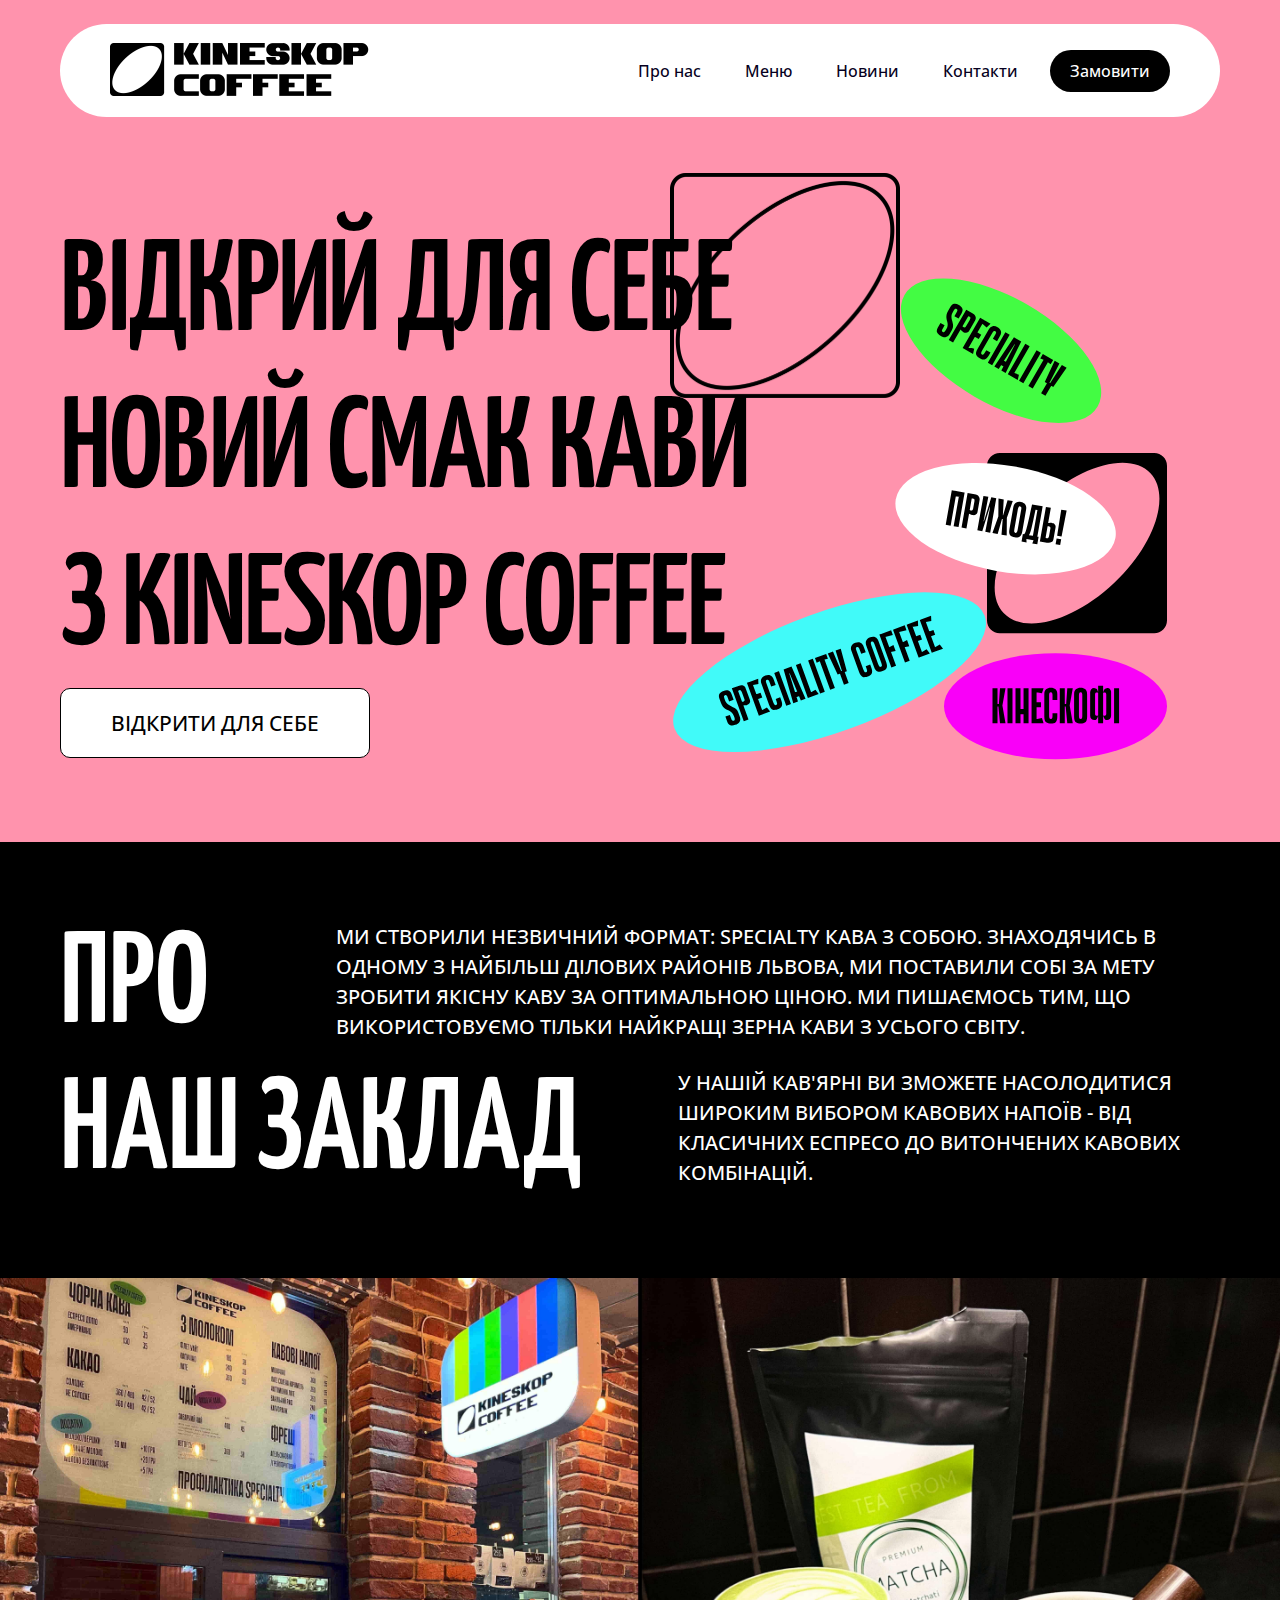
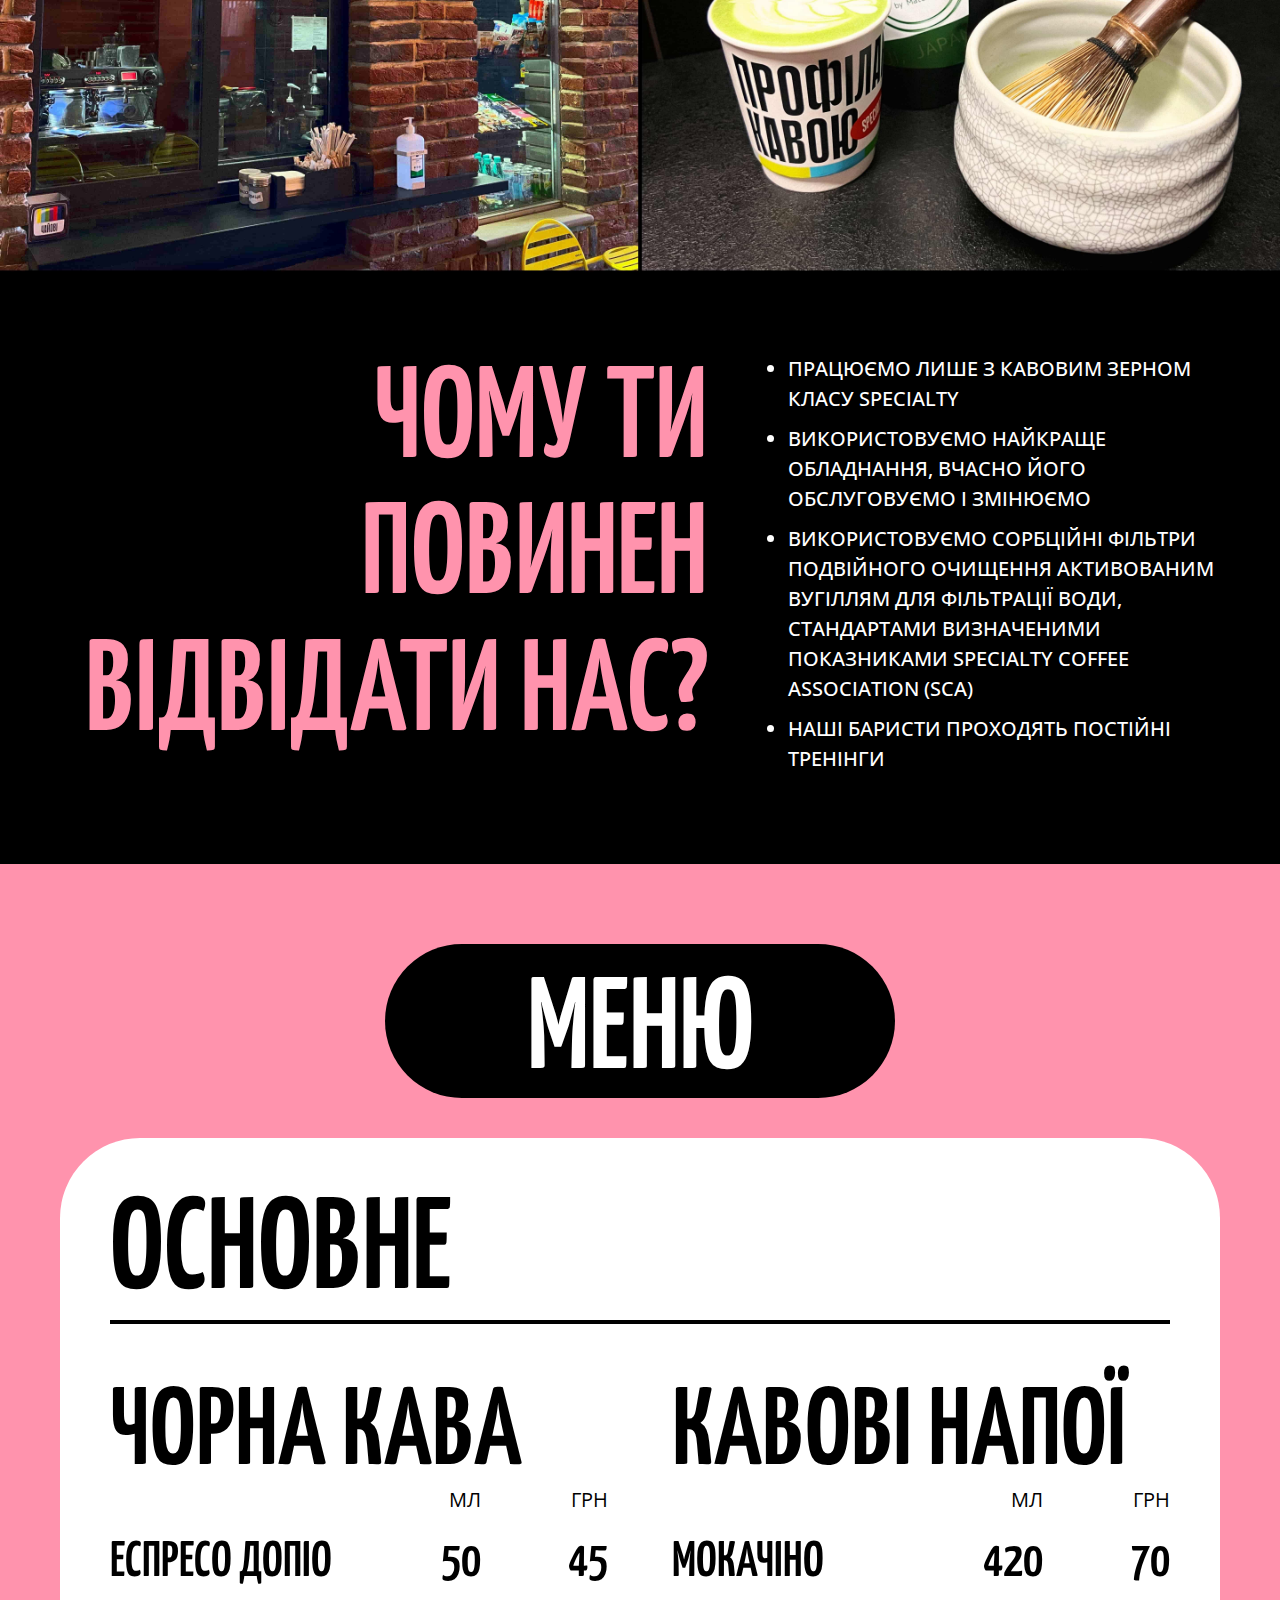
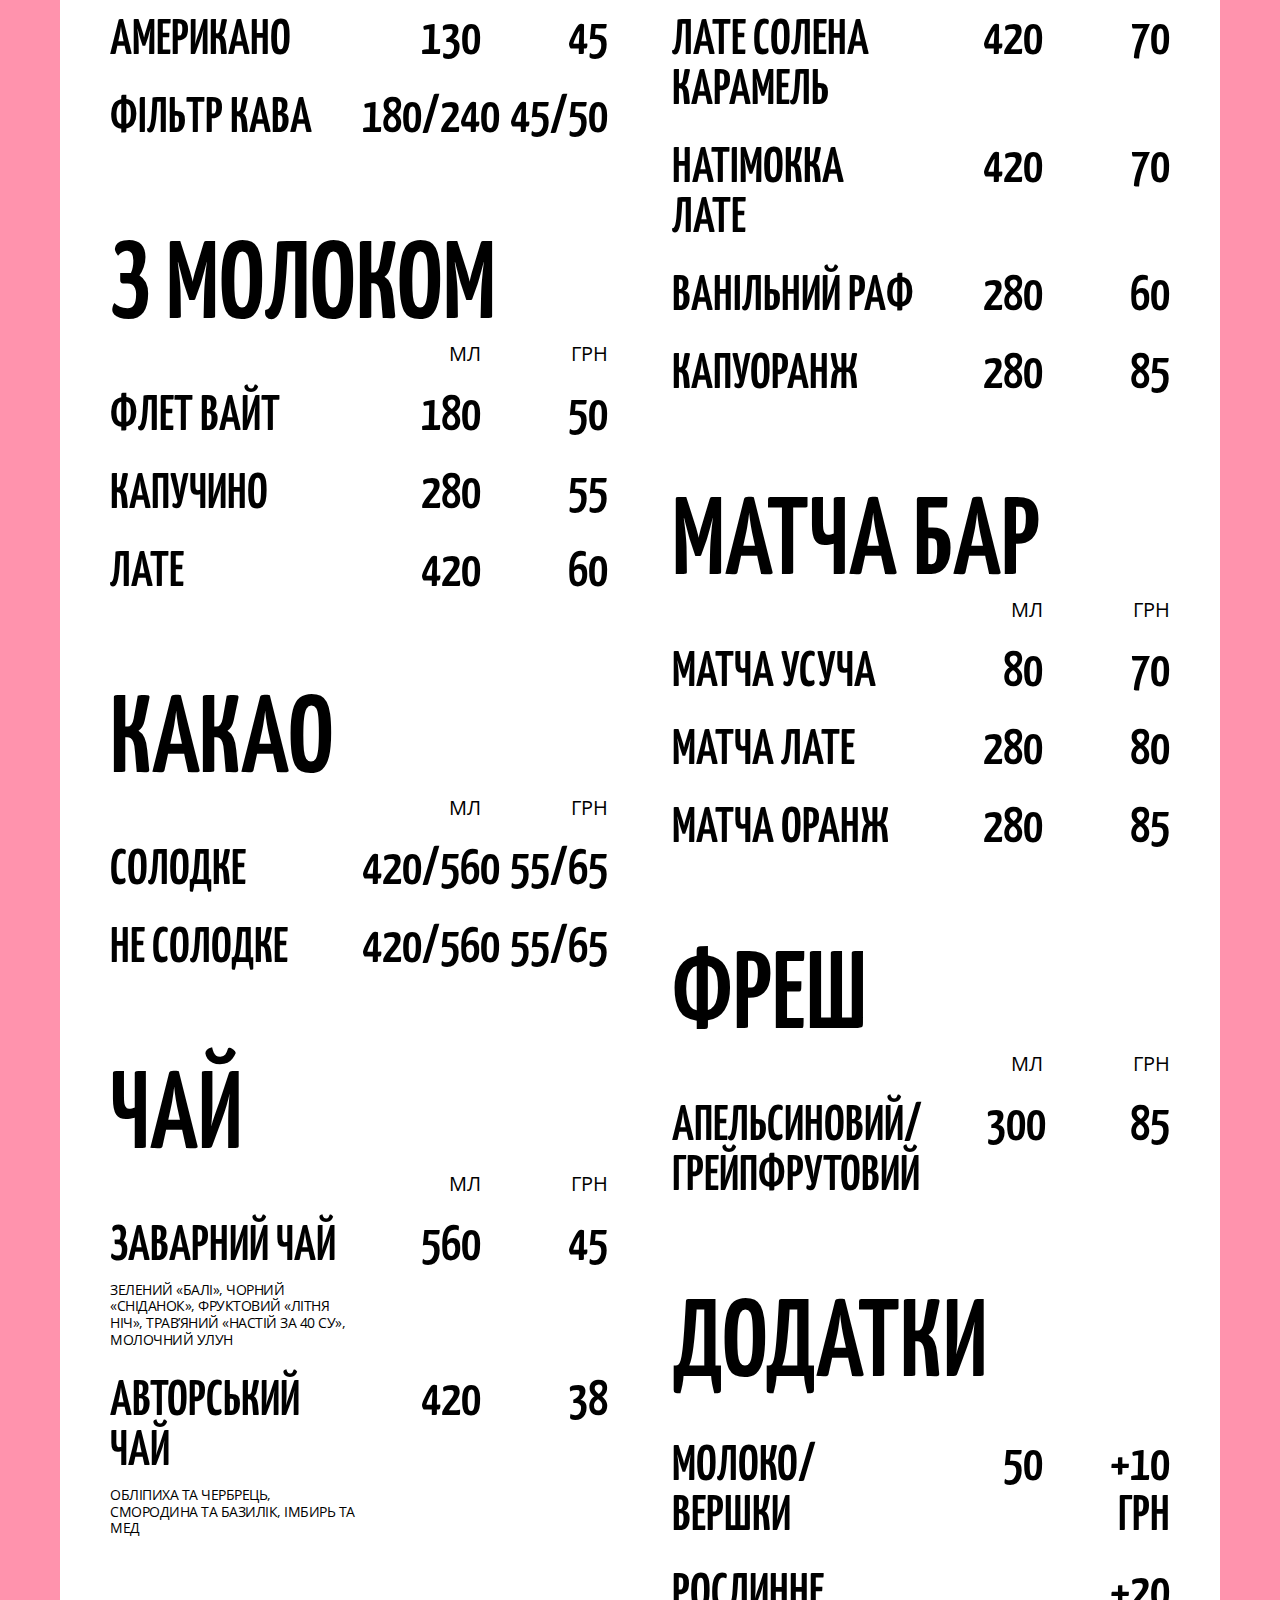
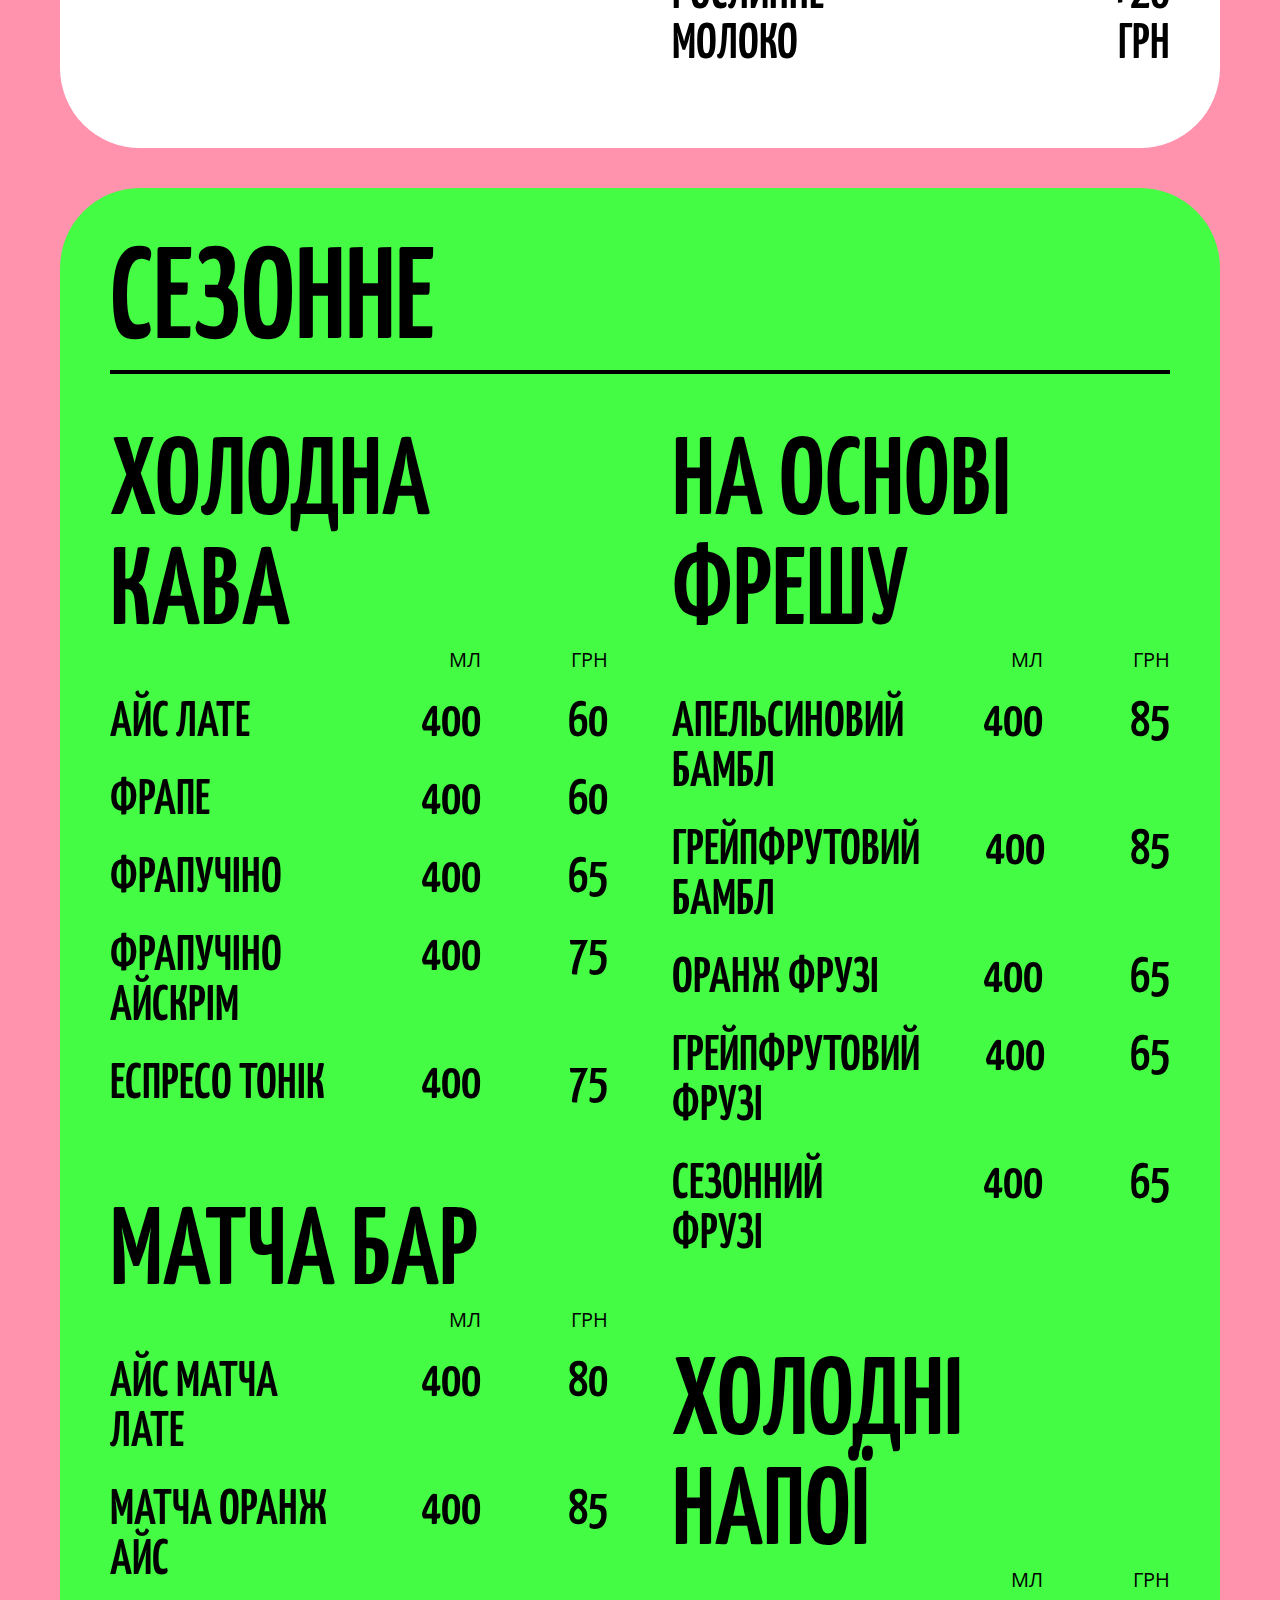
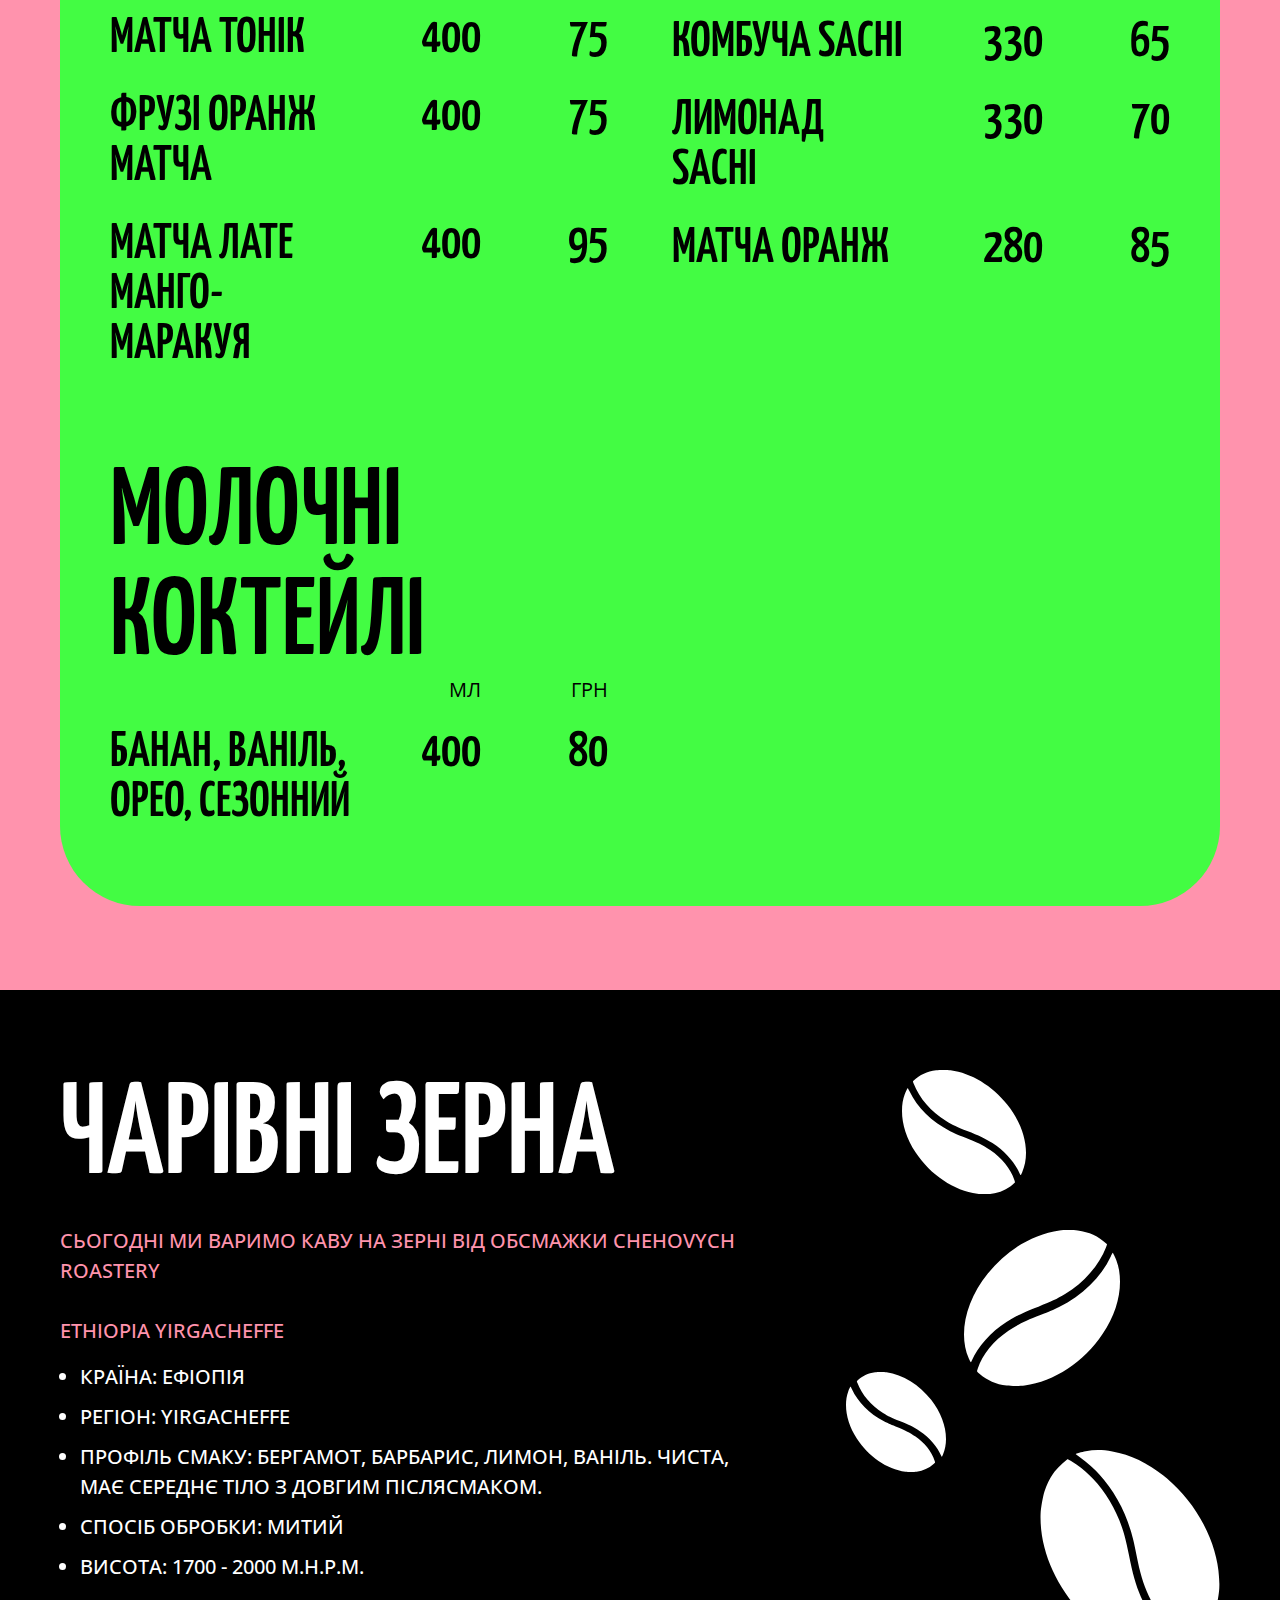
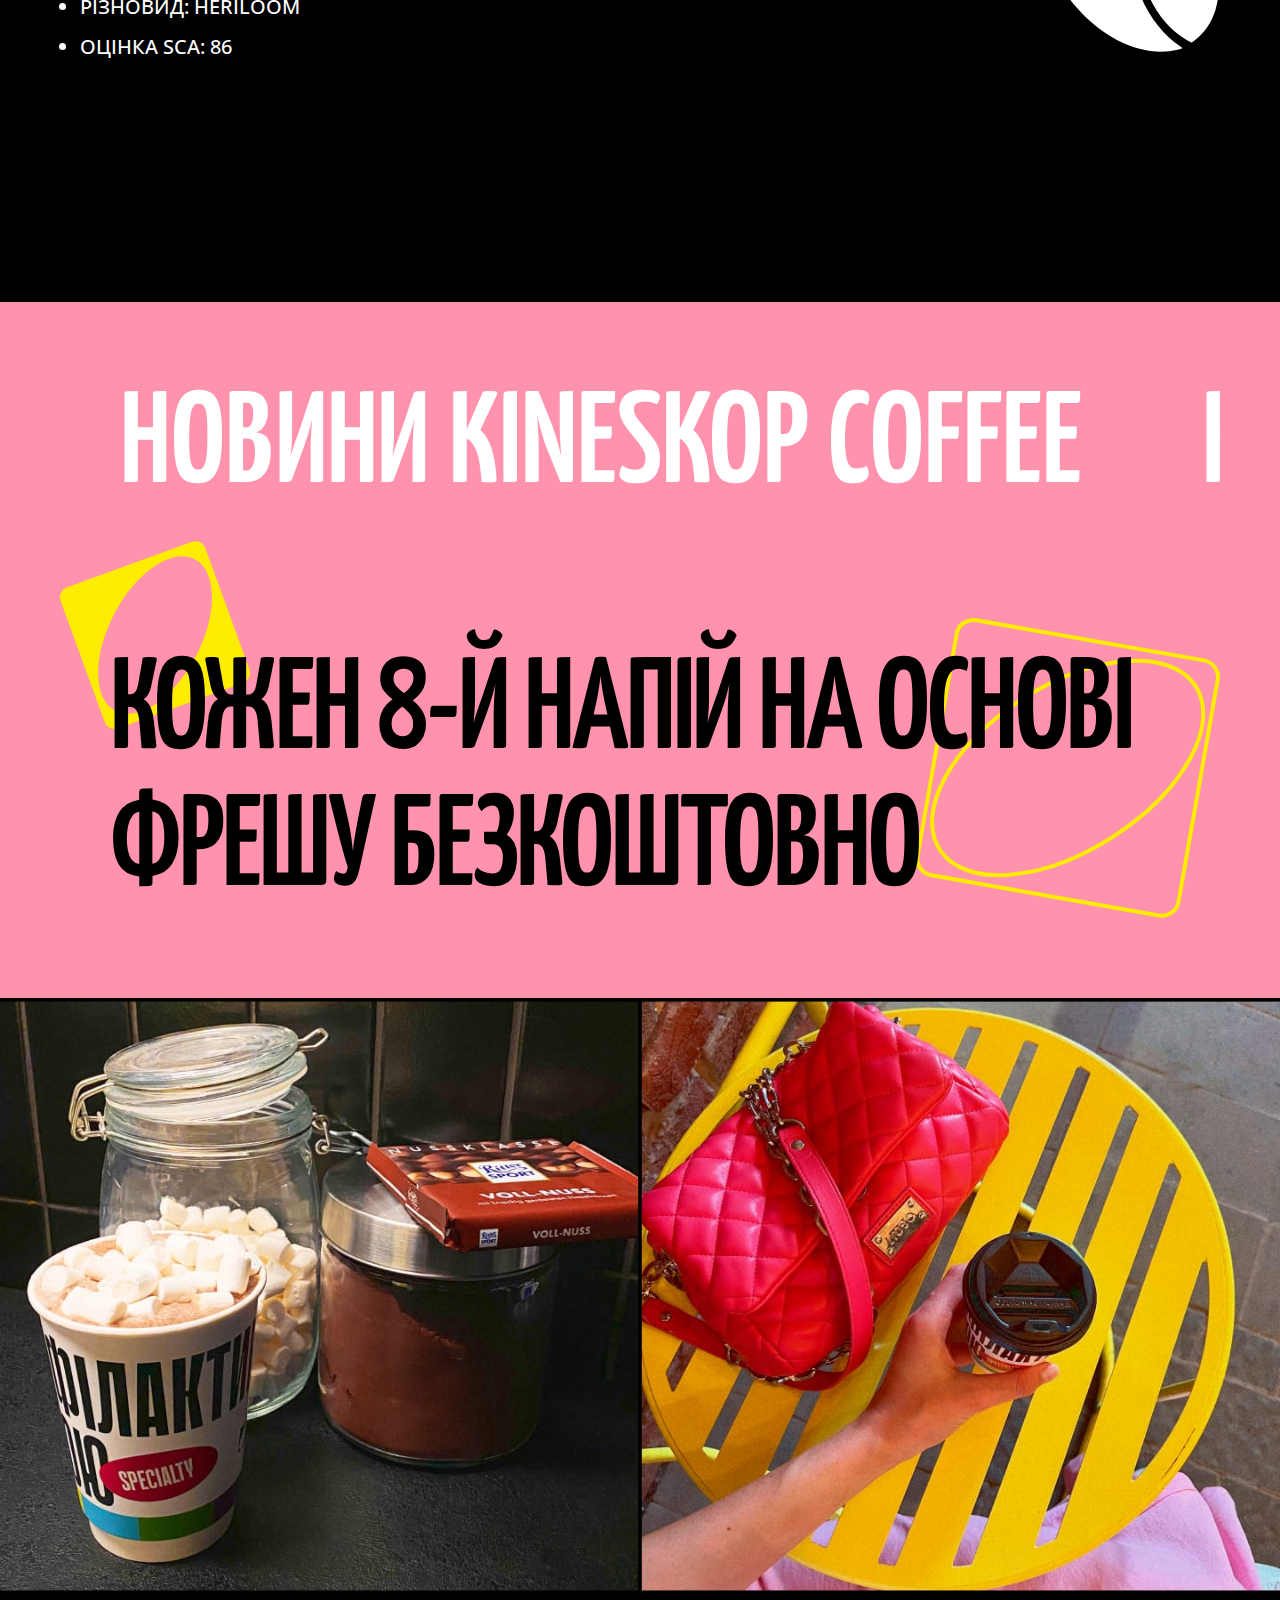
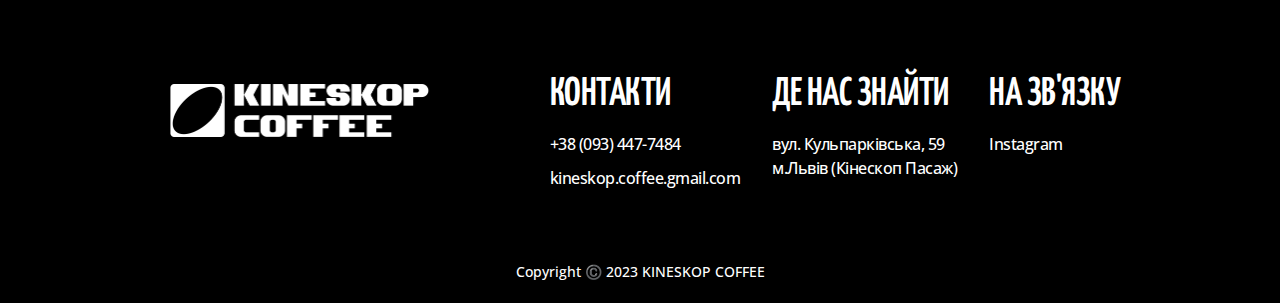
==== commit cf20838e: "Fixed blurry text" ====
--- a/index.html
+++ b/index.html
@@ -310,7 +310,7 @@
 			<div class="page-width">
 				<div class="page-margin vidpage">
 					<div class="video-page">
-						<video autoplay muted loop class="back-vid">
+						<video autoplay playsinline muted loop class="back-vid">
 							<source src="./static/images/coffee-video.mp4" type="video/mp4">
 						</video>
 					</div>
@@ -377,7 +377,7 @@
 						</div>		
 					</div>
 					<div class="copyright">
-						<p>Copyright ©️ 2022 KINESKOP COFFEE</p>
+						<p>Copyright ©️ 2023 KINESKOP COFFEE</p>
 					</div>
 				</div>
 			</div>
--- a/static/css/layout.css
+++ b/static/css/layout.css
@@ -62,7 +62,7 @@
 
 li a {
     text-decoration: none;
-    color: black;
+    color: #060021;
     padding: 10px 12px;
     border-radius: 50px;
     transition: 250ms;
@@ -80,18 +80,7 @@
     transition: 250ms;
 }
 
-a:where(:hover, :focus) {
-    background-color:  var(--pink);
-    text-shadow:0px 0px 1px black;
-    transition: 250ms;
-}
-
-li.order a:where(:hover, :focus) {
-    background-color: var(--pink);
-    color: black;
-    text-shadow: 0px 0px 1px black;
-    transition: 250ms;
-}
+
 
 .mobile-nav-toggle {
     display: none;
@@ -686,11 +675,6 @@
     color: var(--white);
     text-decoration: none;
     margin-bottom: 10px;
-}
-
-.contacts a, .address a, .social-media a:where(:hover, :focus) {
-    cursor: pointer;
-    background-color: var(--black);
 }
 
 .copyright p {
@@ -784,6 +768,7 @@
         width: 228px;
         height: 60px;
     }
+
 
 /*Tablet Pink Page*/
     
@@ -1592,23 +1577,47 @@
         font-size: 35px;
     }
 
-
-
-
-    
-
-
-
-
-
-
-
-
-
-
-
-
-
-
-
-}+}
+
+/*HOVER*/
+
+/*Devices  that can hover*/
+
+@media (hover: hover) {
+
+    a:where(:hover, :focus,) {
+        background-color:  var(--pink);
+        transition: 250ms;
+    }
+
+    li.order a:where(:hover, :focus) {
+        background-color: var(--pink);
+        color: black;
+        transition: 250ms;
+    }
+
+    .contacts a, .address a, .social-media a:where(:hover, :focus) {
+        cursor: pointer;
+        background-color: var(--black);
+    }
+
+    button.open:hover {
+        cursor: pointer;
+        background-color: var(--black); 
+        color: var(--white);
+    }
+
+    button.open:active {
+        transform: scale(1.1);
+        transition: transform 0.2s;
+        color: var(--white);
+        background-color: var(--black);
+    }
+
+}
+
+/*Devices that can't hover*/
+
+@media (hover: none) {
+
+}
--- a/static/css/components.css
+++ b/static/css/components.css
@@ -15,19 +15,6 @@
     background-color: var(--white);
     border: 1px solid black;
     color: var(--black);
-}
-
-button.open:hover {
-    cursor: pointer;
-    background-color: var(--black); 
-    color: var(--white);
-}
-
-button.open:active {
-    transform: scale(1.1);
-    transition: transform 0.2s;
-    color: var(--white);
-    background-color: var(--black);
 }
 
 .open span {
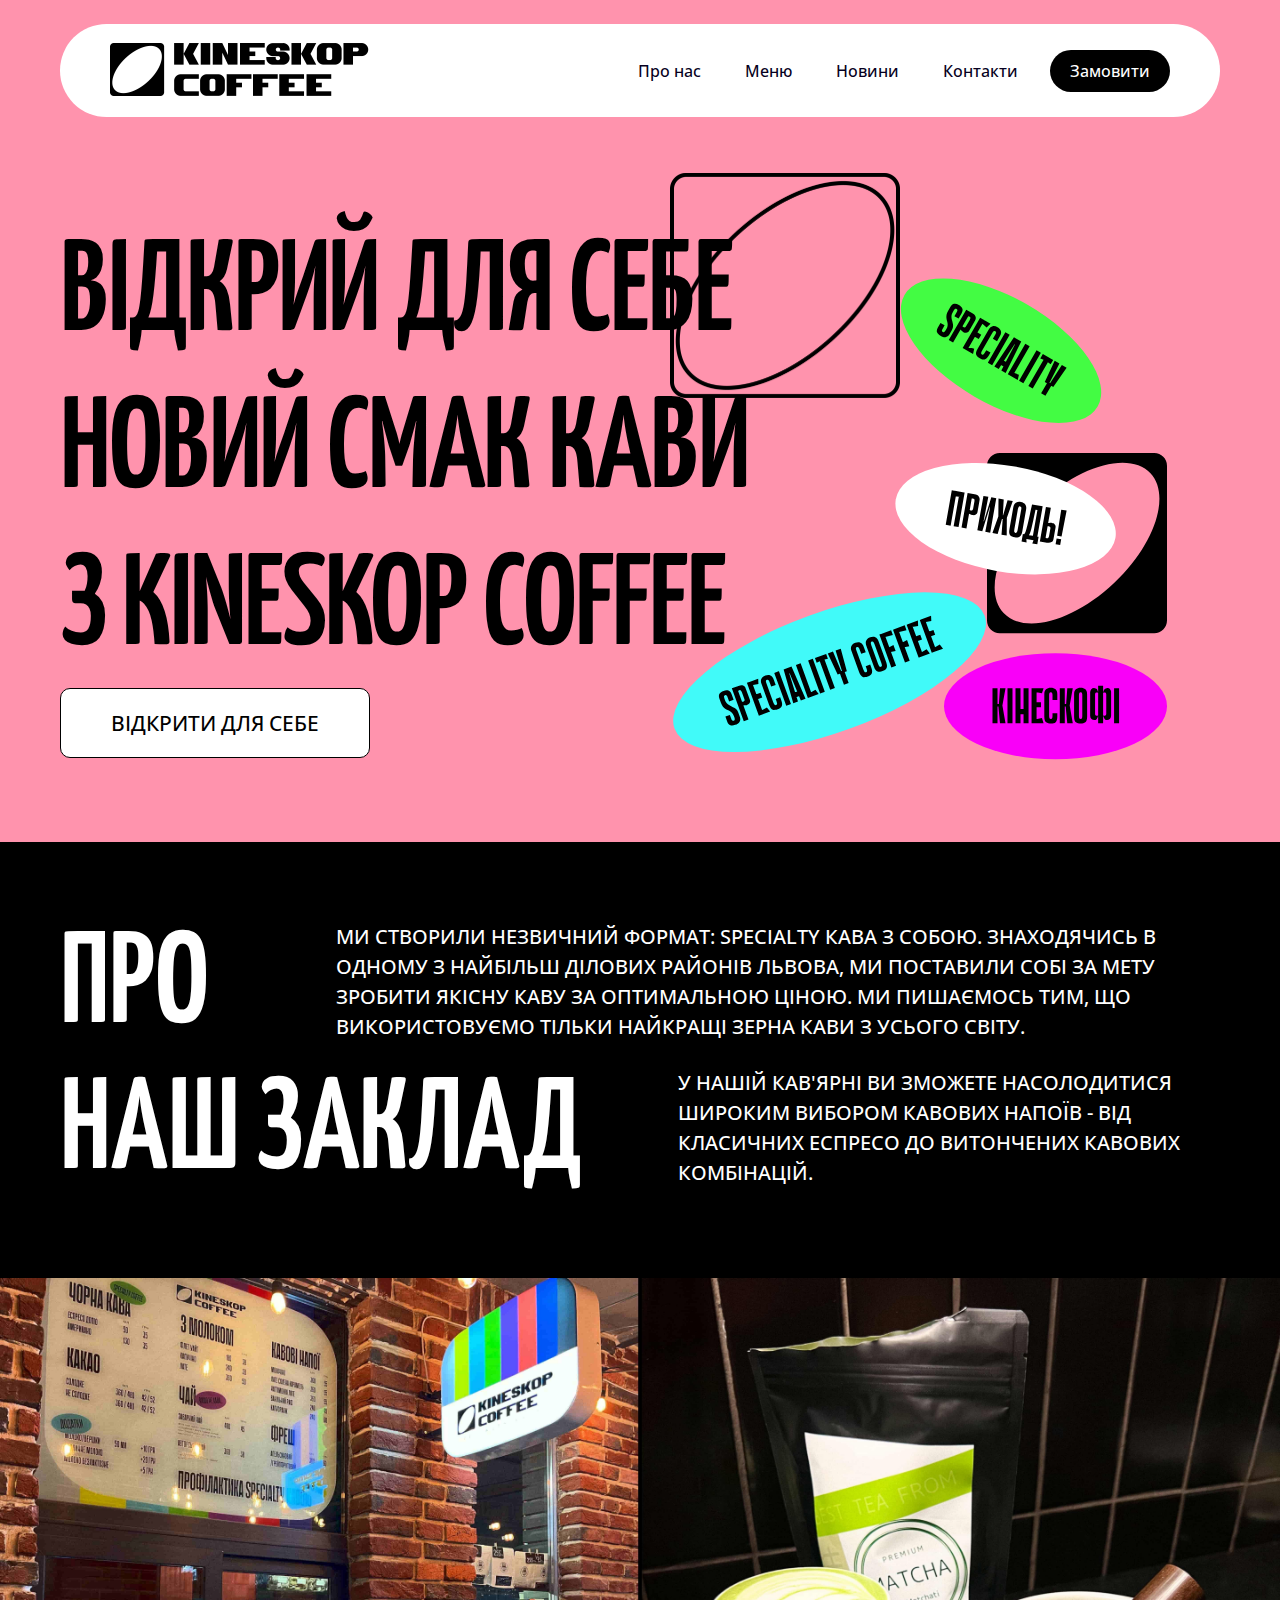
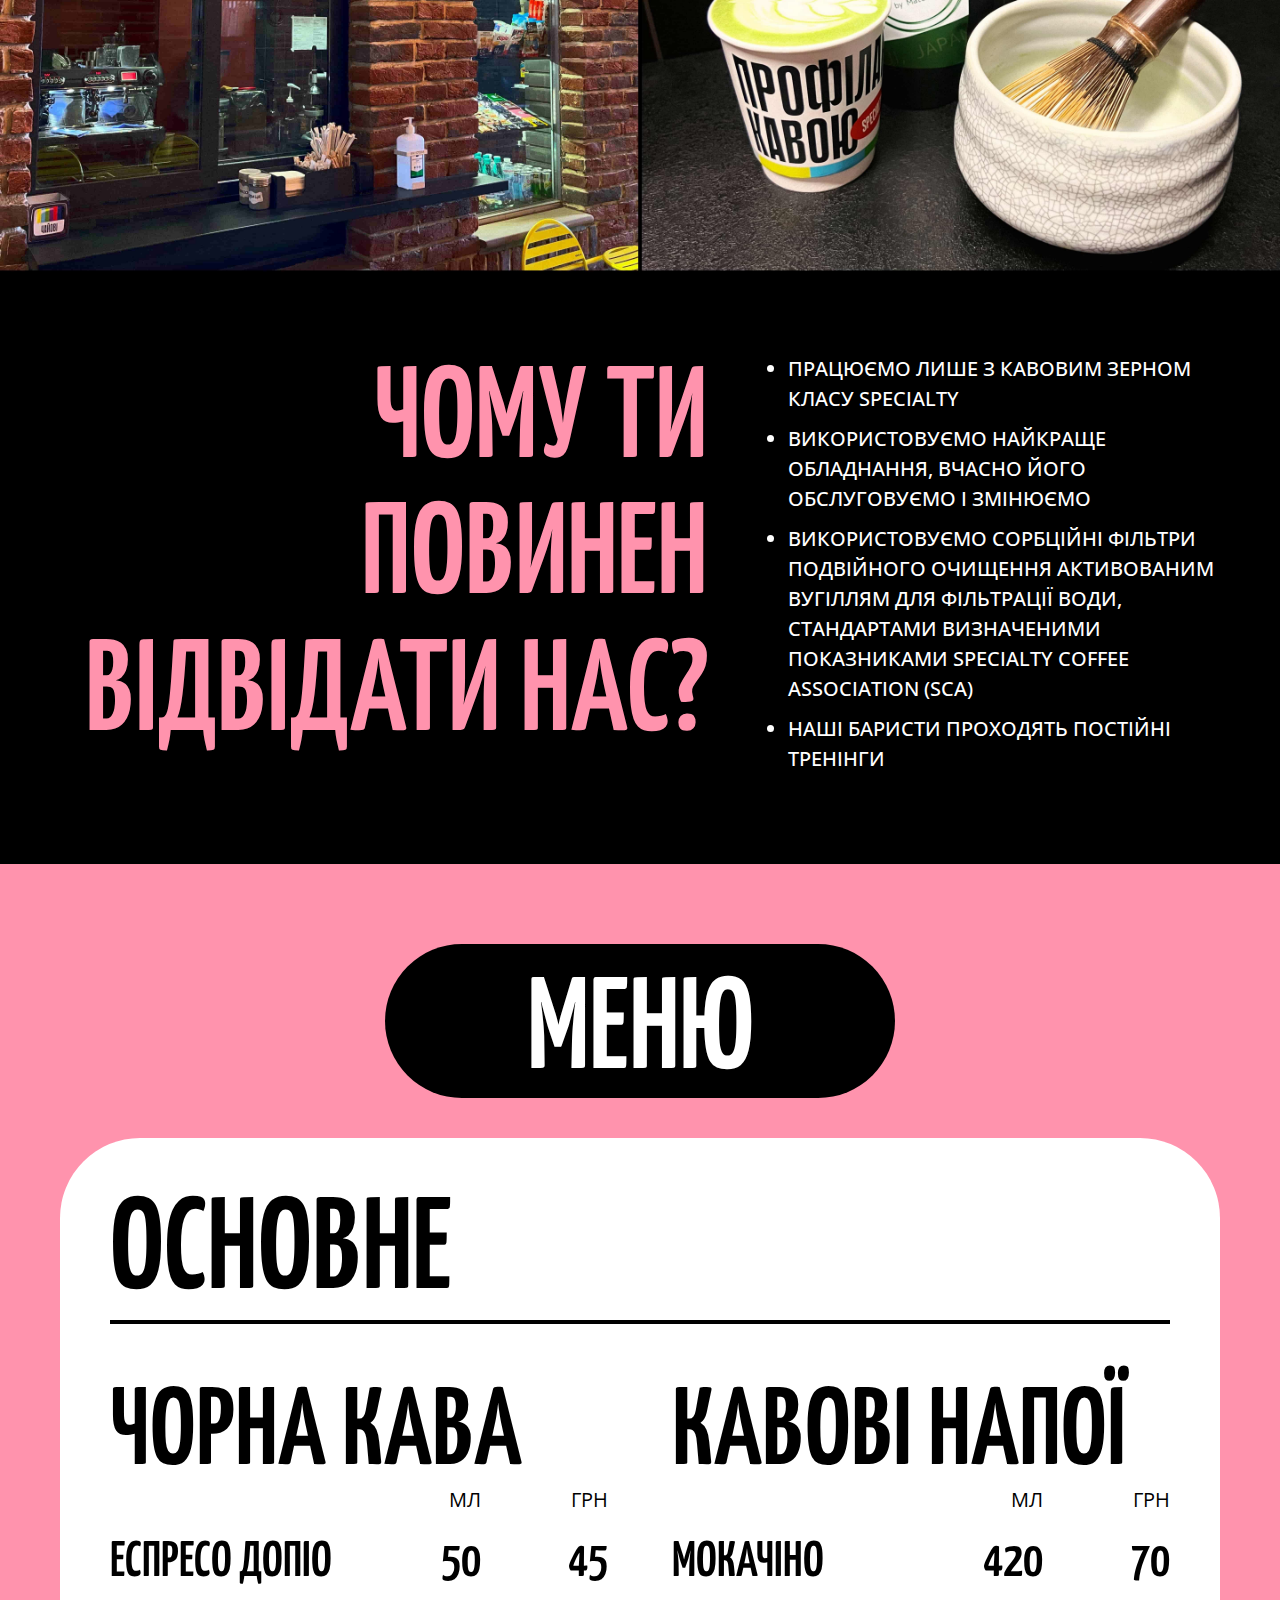
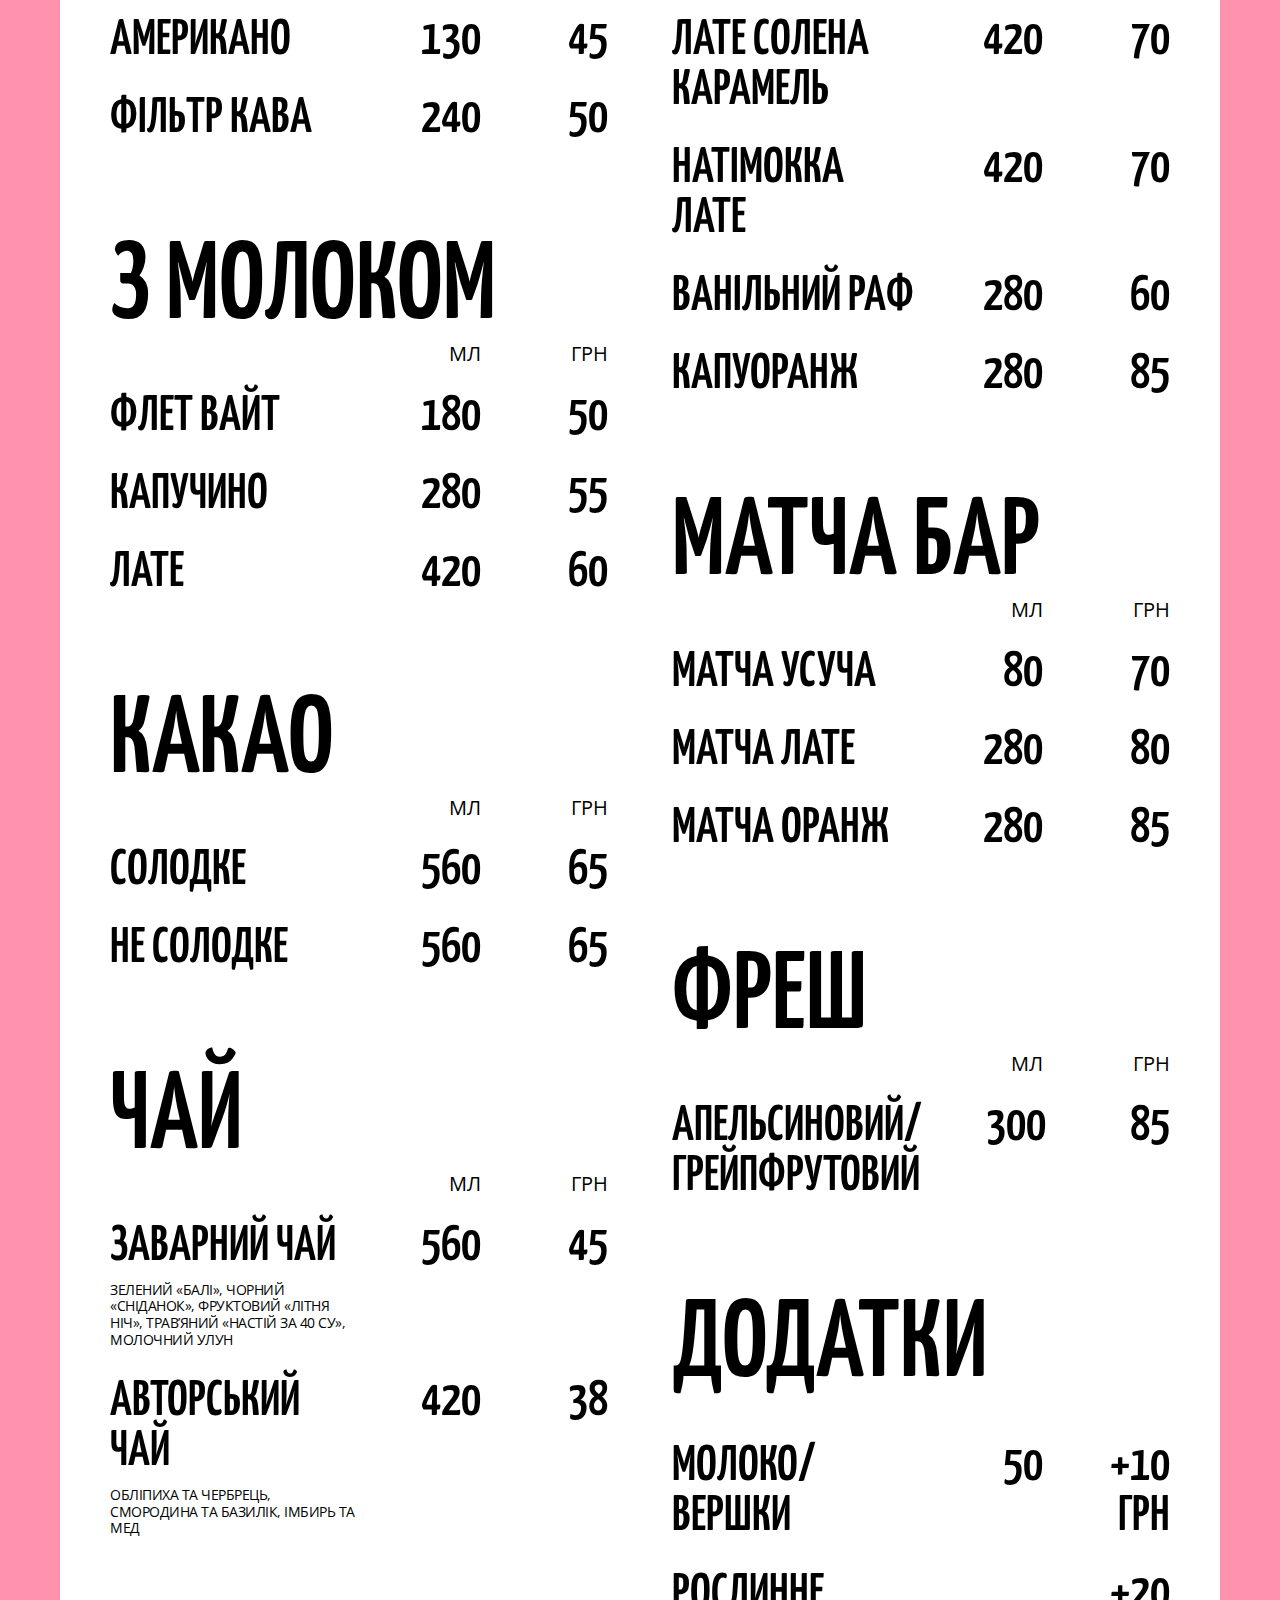
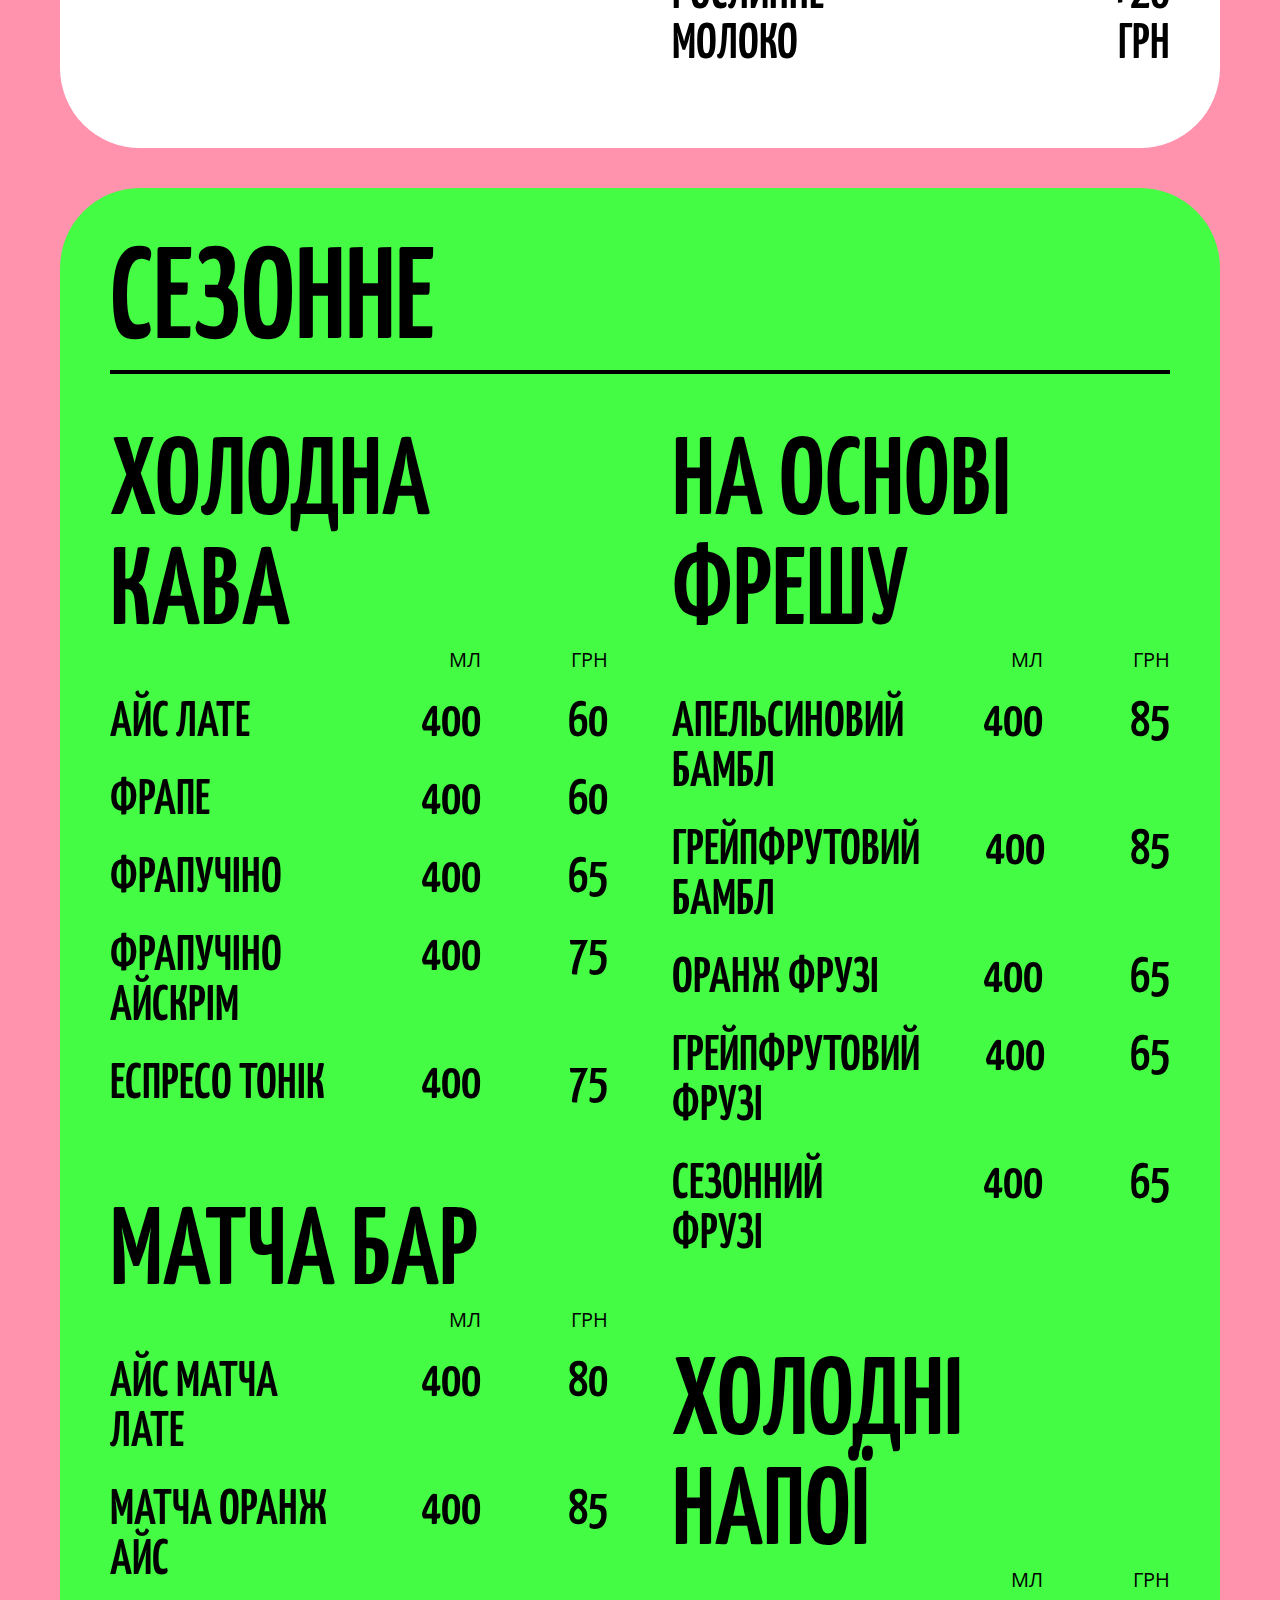
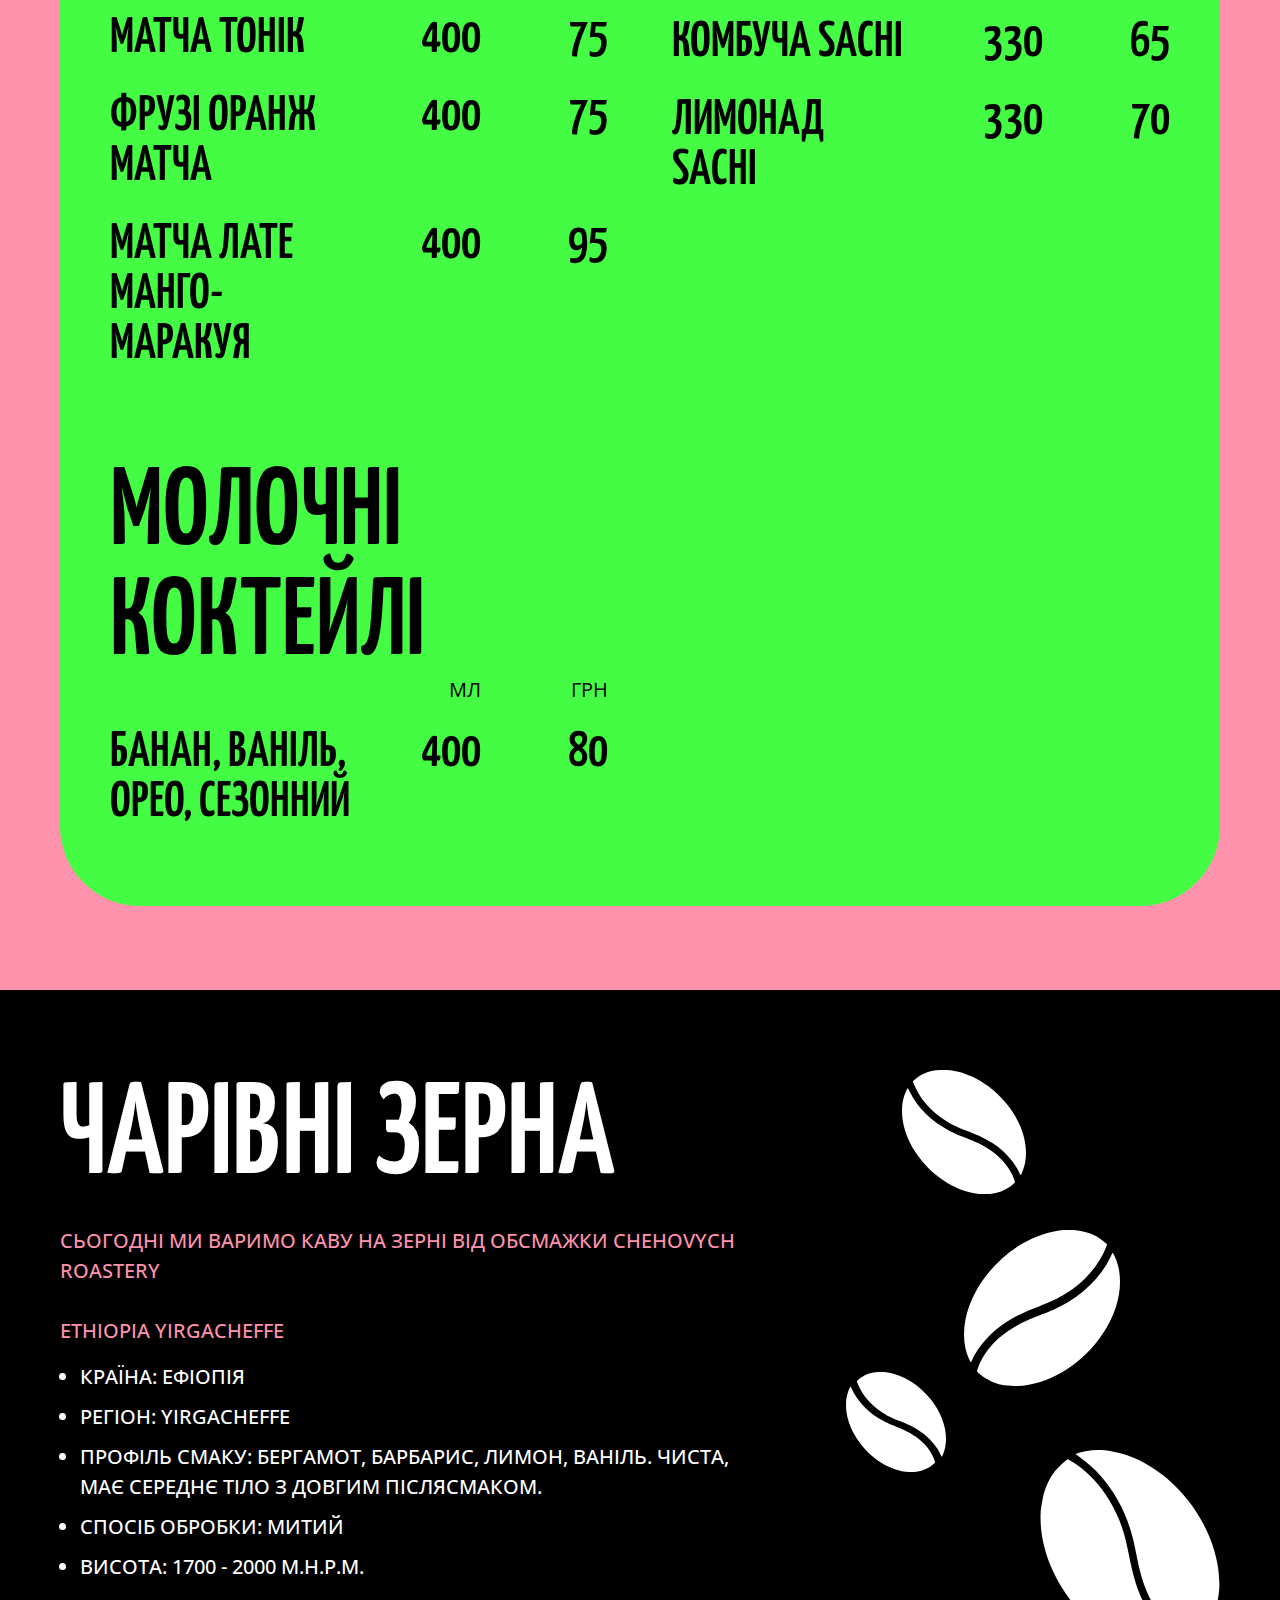
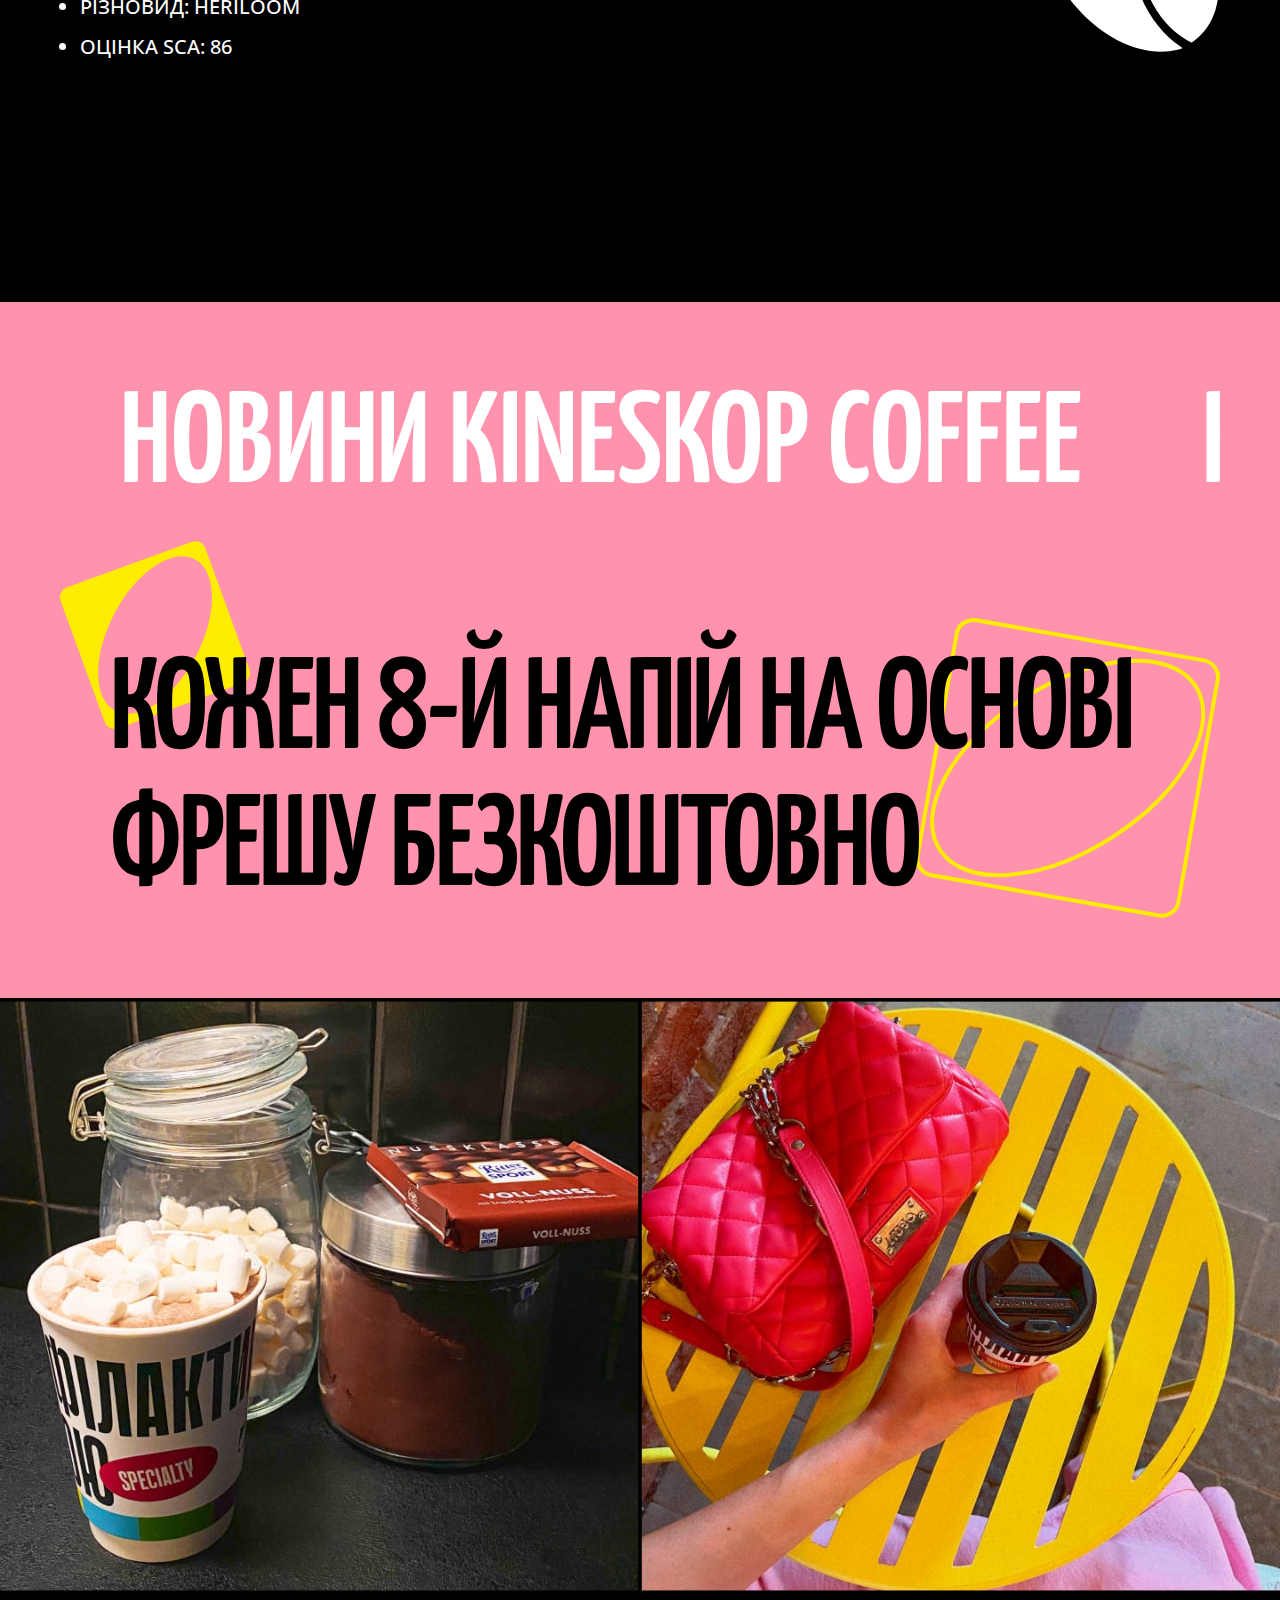
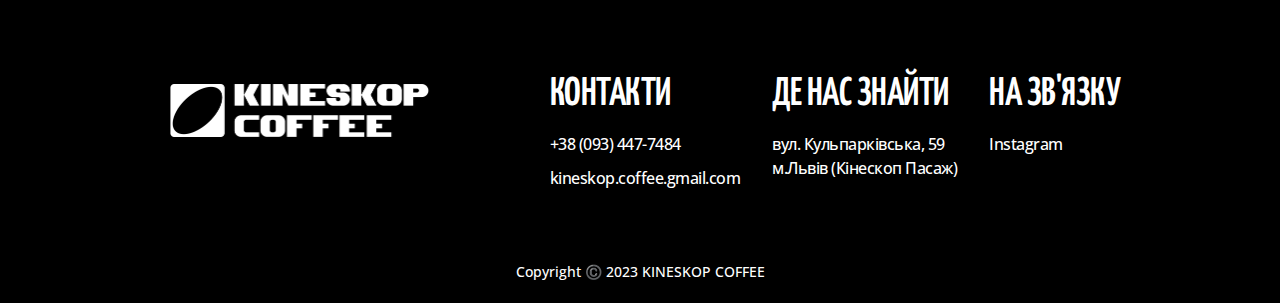
==== commit bf17e237: "EN version" ====
--- a/index.html
+++ b/index.html
@@ -123,7 +123,7 @@
 											<li class="ml-uah"><span><!--EMPTY--></span><span>МЛ</span><span>ГРН</span></li>
 											<li><span>Еспресо допіо</span> <span>50</span> <span>45</span></li>
 											<li><span>американо</span><span>130</span> <span>45</span></li>
-											<li><span>фільтр кава</span><span>180/240</span> <span>45/50</span></li>
+											<li><span>фільтр кава</span><span>240</span> <span>50</span></li>
 										</ul>
 									</div>
 <!--With Milk-->
@@ -141,8 +141,8 @@
 										<p>какао</p>
 										<ul class="price-items">
 											<li class="ml-uah"><span><!--EMPTY--></span><span>МЛ</span><span>ГРН</span></li>
-											<li><span>солодке</span> <span>420/560</span> <span>55/65</span></li>
-											<li><span>не солодке</span><span>420/560</span> <span>55/65</span></li>
+											<li><span>солодке</span> <span>560</span> <span>65</span></li>
+											<li><span>не солодке</span><span>560</span> <span>65</span></li>
 										</ul>
 									</div>
 <!--Hot Tea -->
@@ -258,7 +258,6 @@
 											<li class="ml-uah"><span><!--EMPTY--></span><span>МЛ</span><span>ГРН</span></li>
 											<li><span>Комбуча sachi</span> <span>330</span> <span>65</span></li>
 											<li><span>Лимонад sachi</span><span>330</span> <span>70</span></li>
-											<li><span>матча оранж</span><span>280</span> <span>85</span></li>
 										</ul>
 									</div>
 								</div>
--- a/static/css/layout.css
+++ b/static/css/layout.css
@@ -877,7 +877,7 @@
     }
 
     .grid-3 {
-        grid-area: 3 / 1 / 4 / 3;
+        grid-area: 3 / 1 / 4 / 4;
     }
 
     .grid-4 {
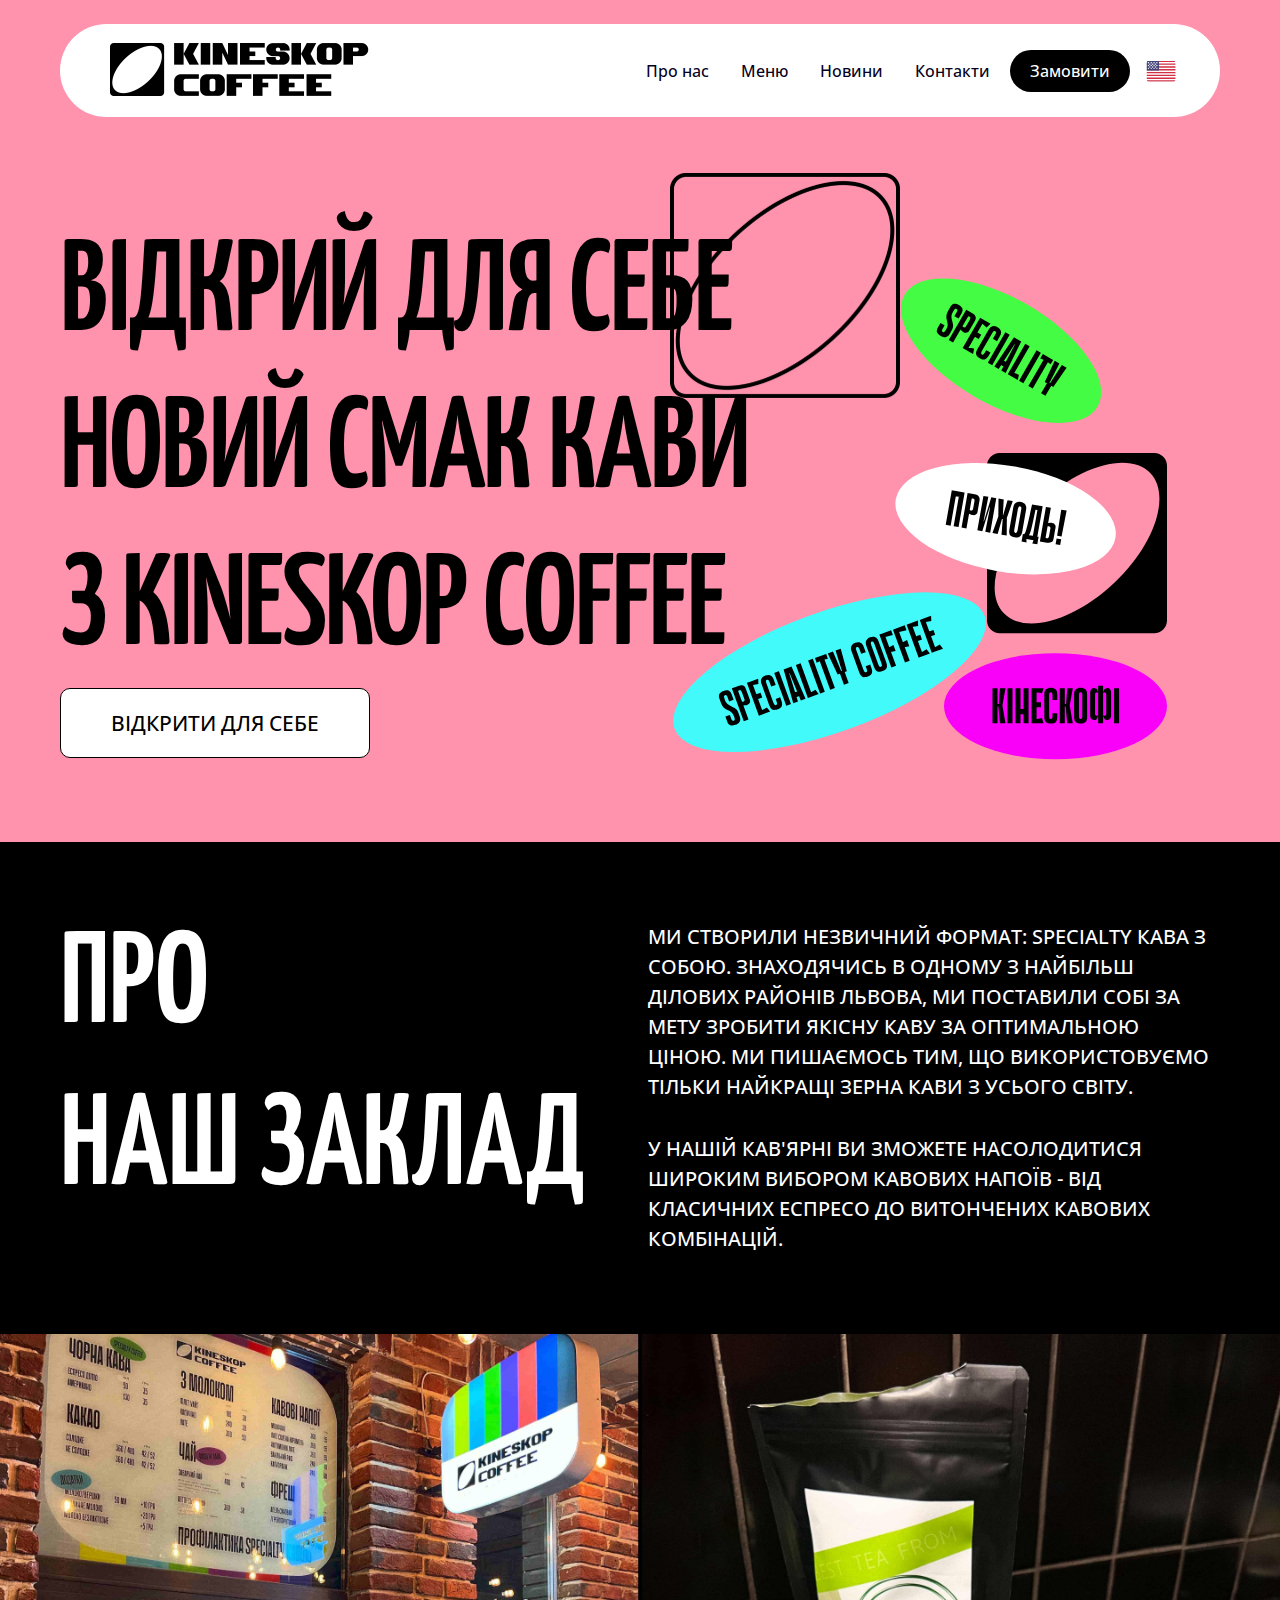
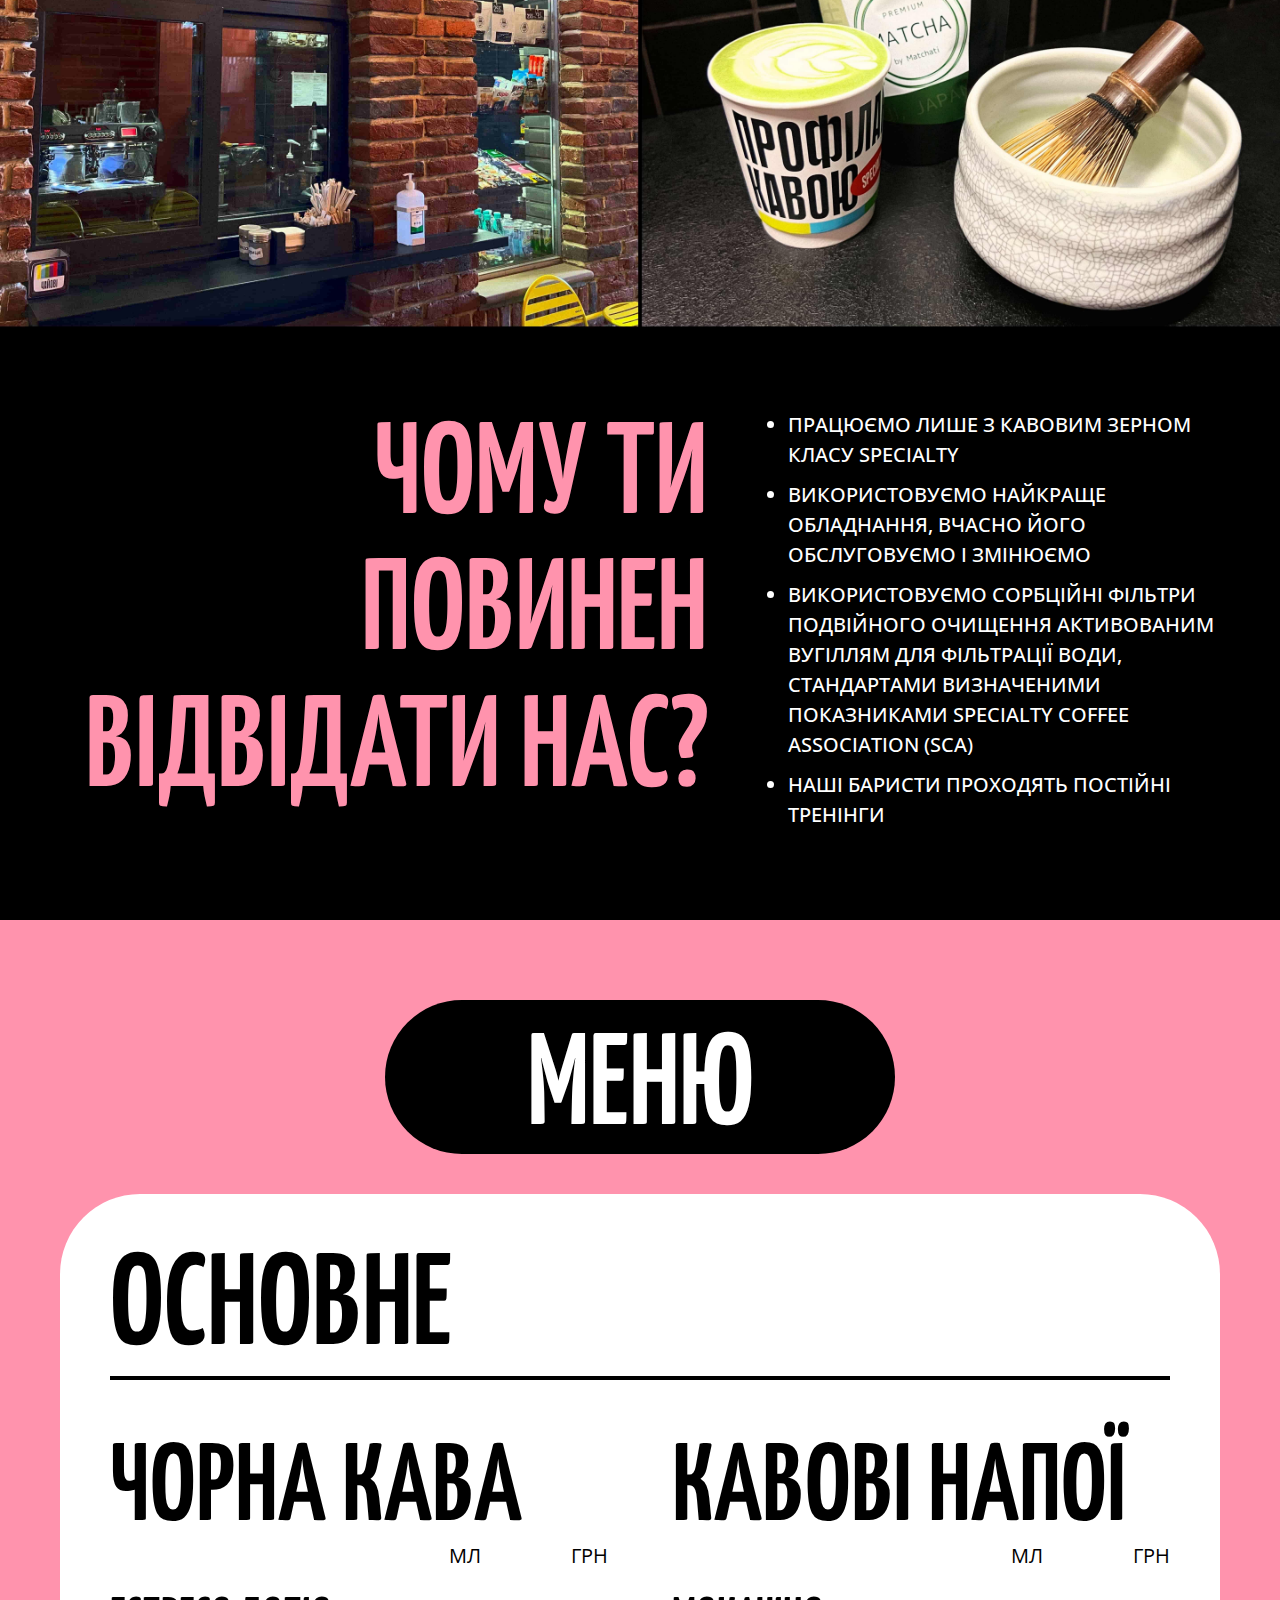
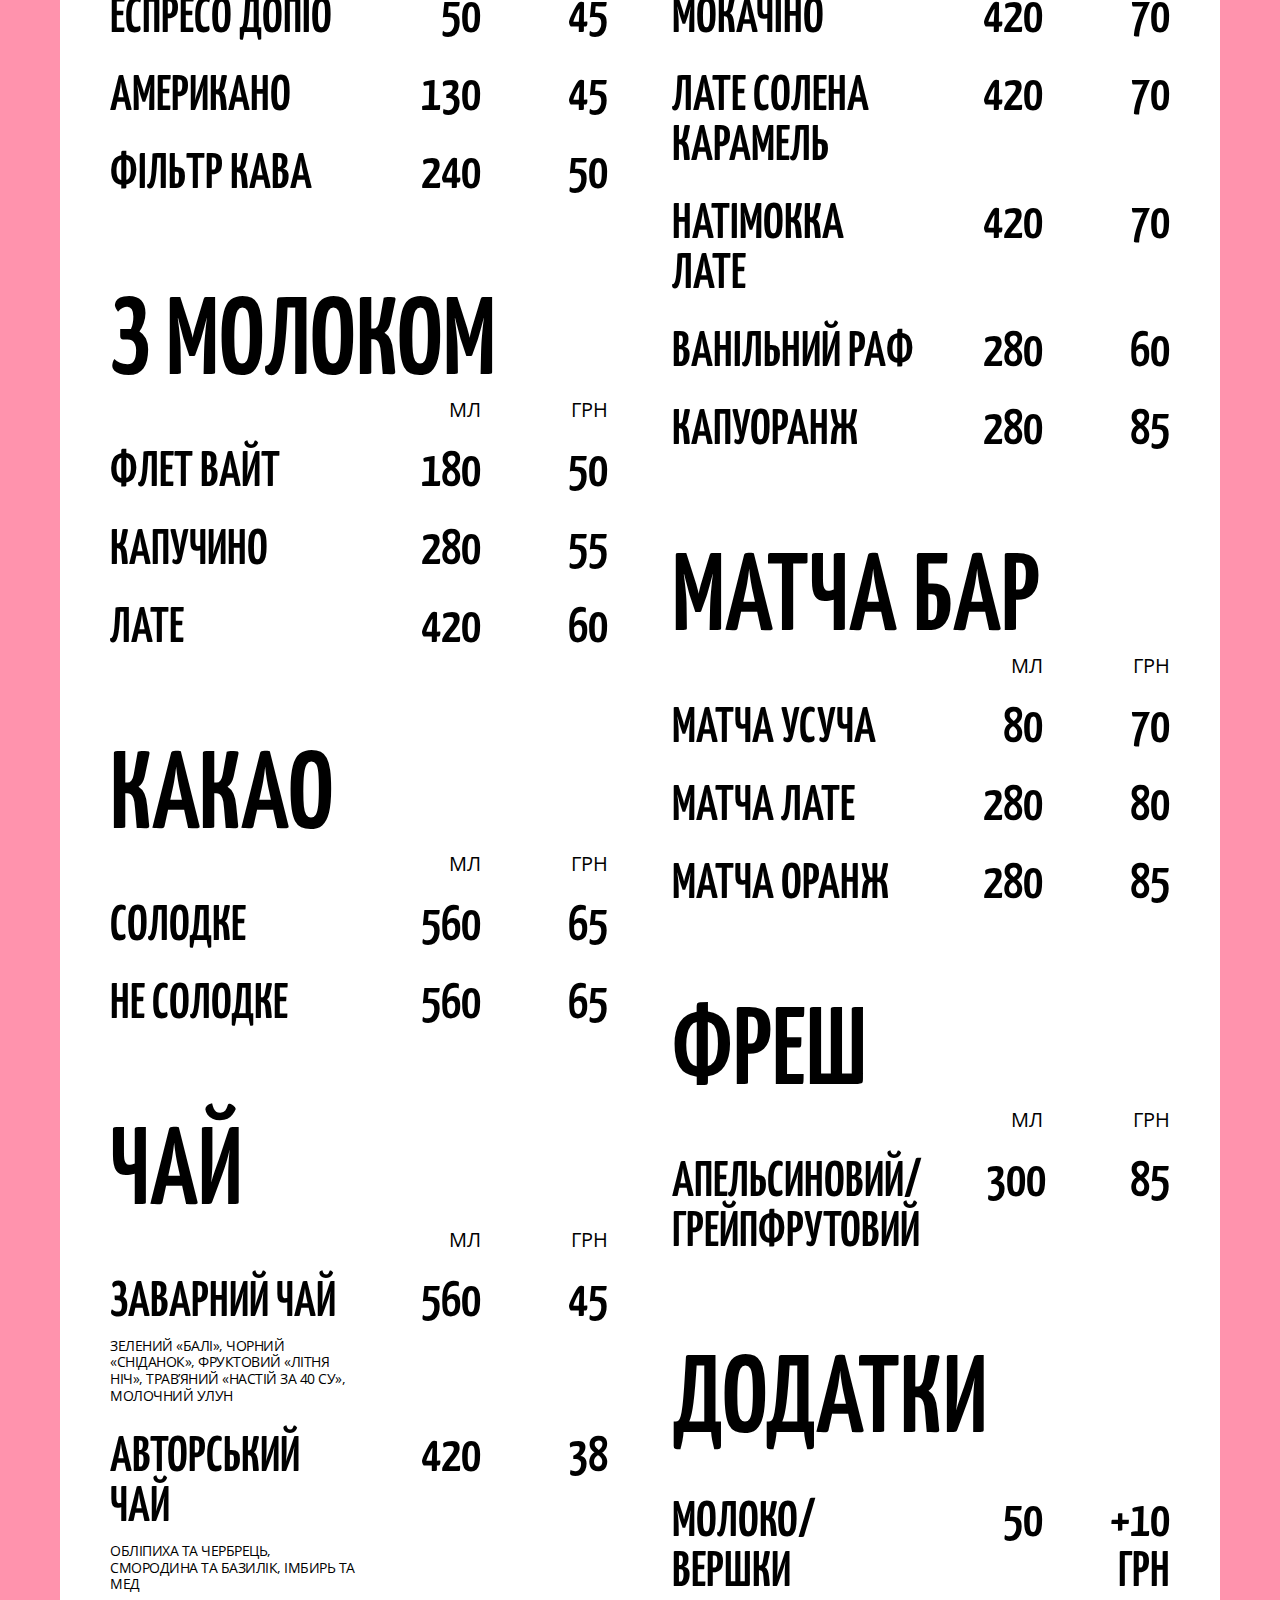
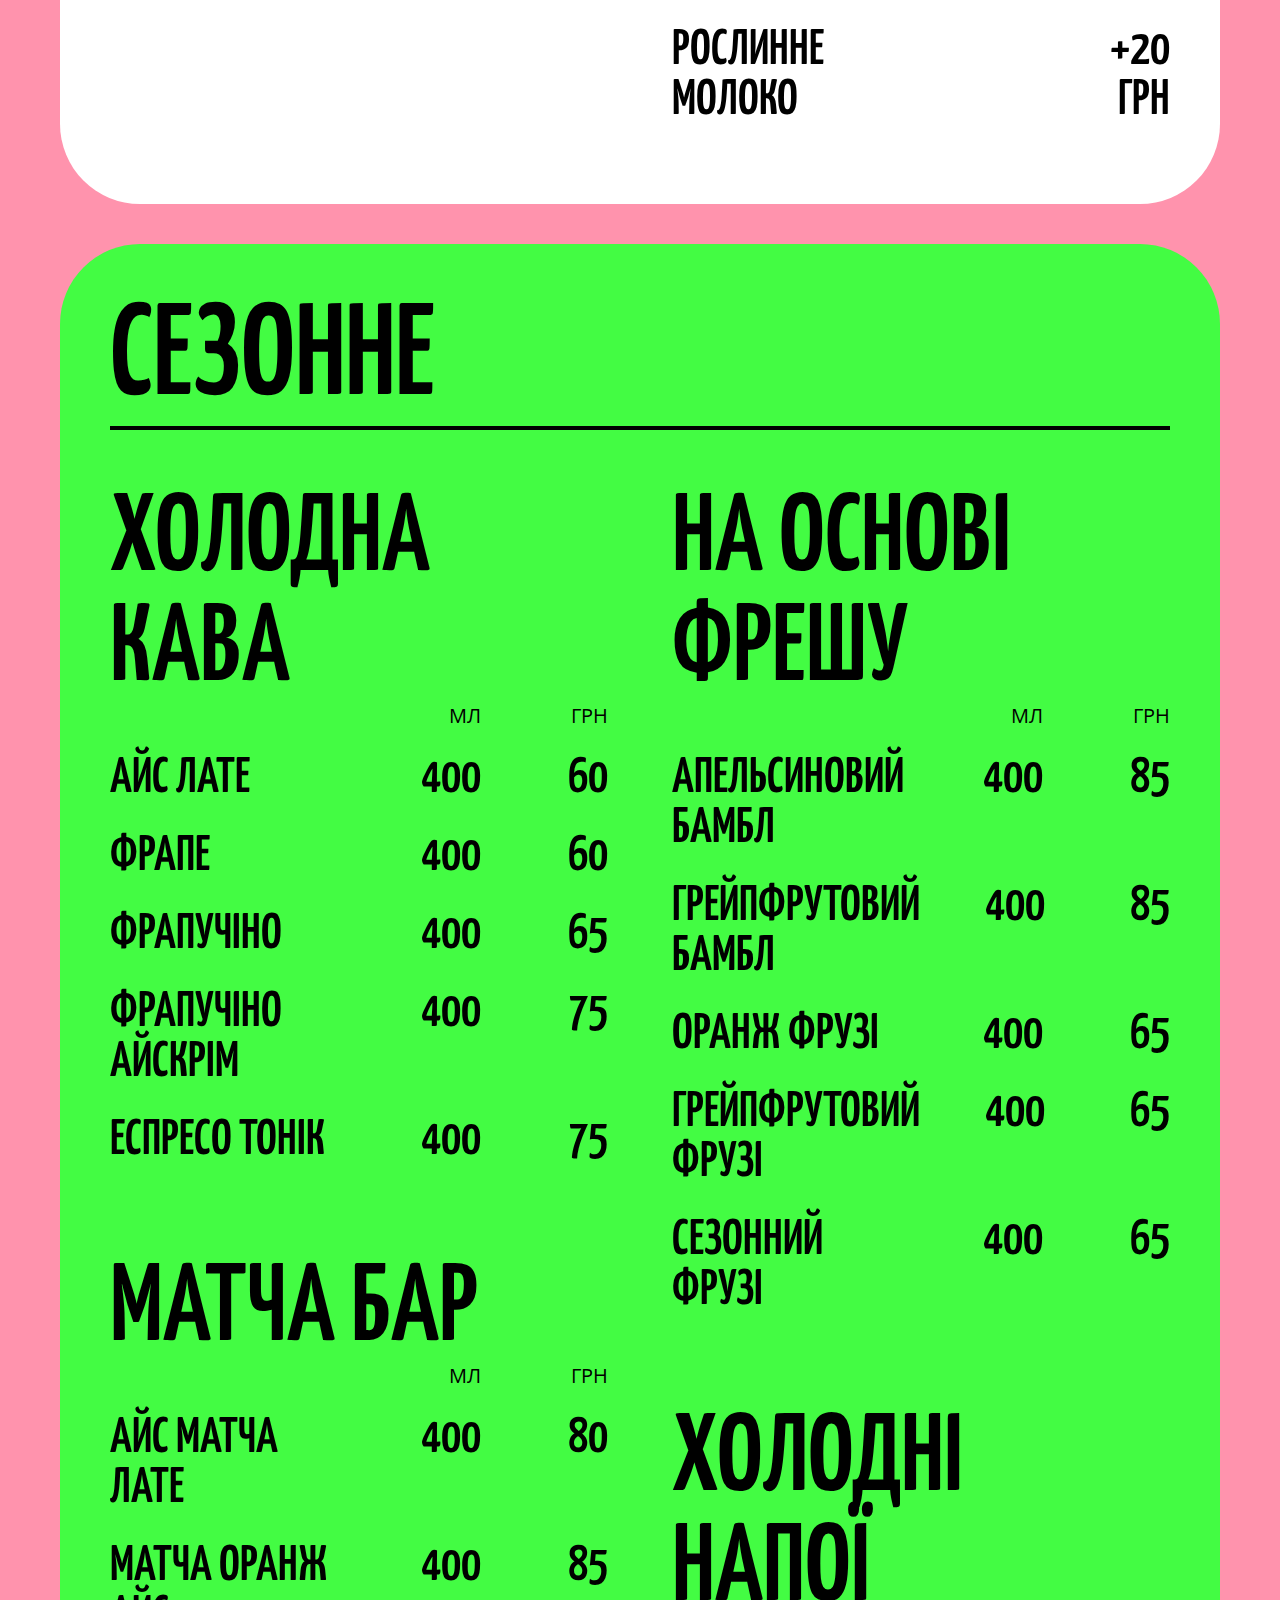
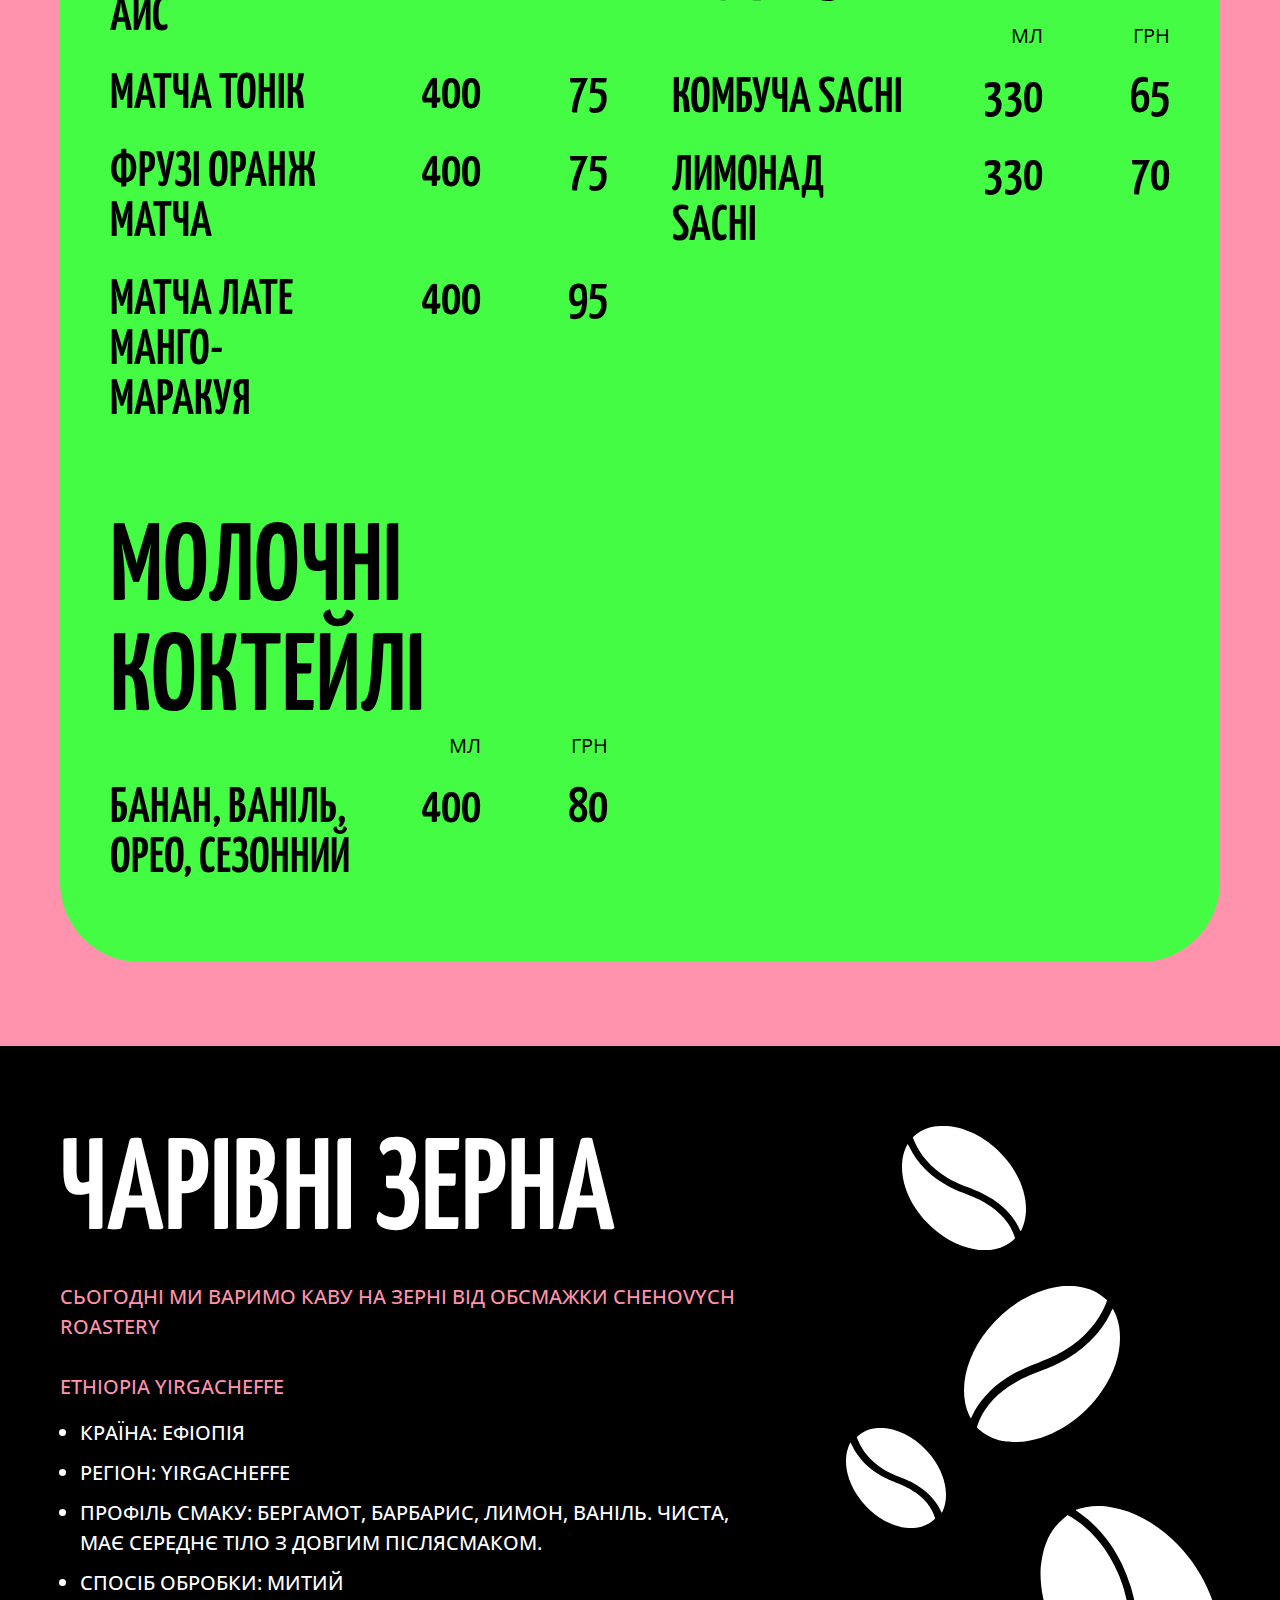
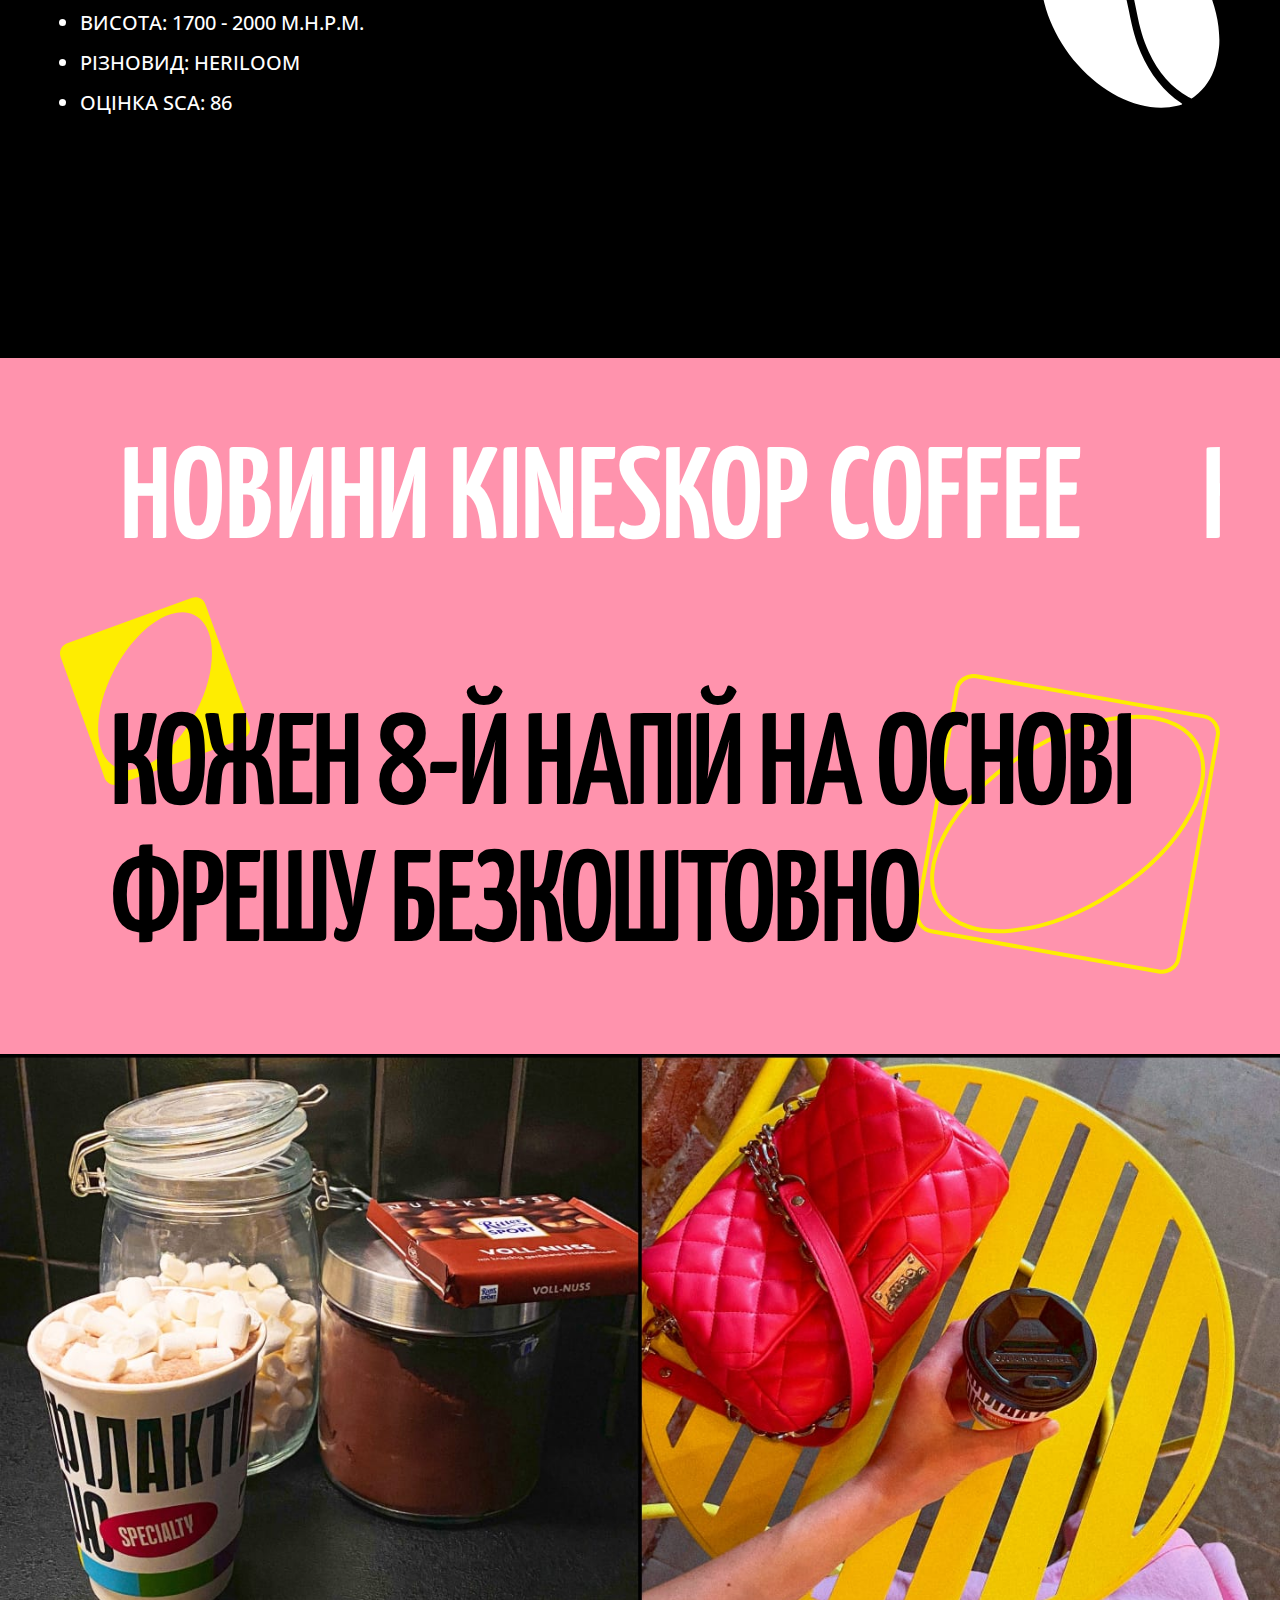
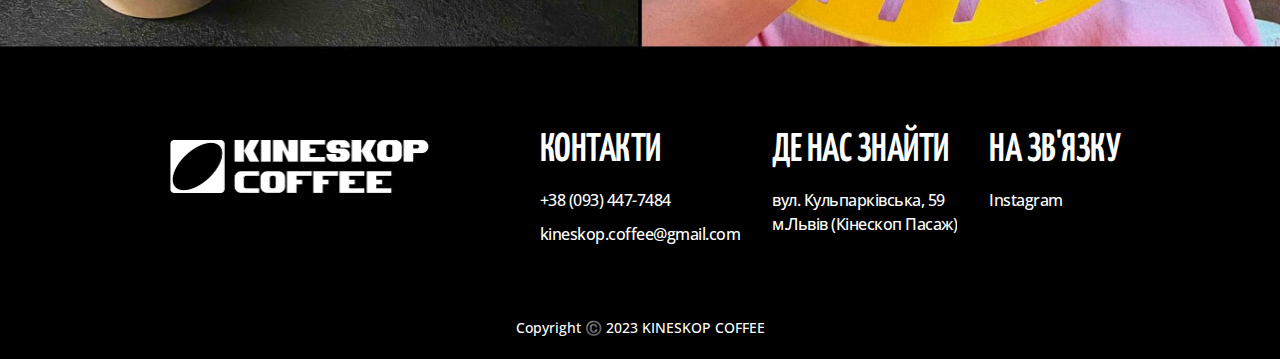
==== commit 5063fc17: "Fixed about us section" ====
--- a/index.html
+++ b/index.html
@@ -28,6 +28,9 @@
 						<li class="nav-link"><a href="#news" class="menuItem">Новини</a></li>
 						<li class="nav-link"><a href="#contacts" class="menuItem">Контакти</a></li>
 						<li class="order nav-link"><a href="https://t.me/kinescoffee_bot" class="menuItem" target="_blank">Замовити</a></li>
+						<li>
+							<button class="lang" onclick="window.location.href = 'index_EN.html';"></button>
+						</li>
 					</ul>
 				</nav>
 			</div>
@@ -63,11 +66,14 @@
 			<div class="page-width">
 				<div class="page-margin">
 					<div class="black-page-text">
-						<span class="grid-1" id="aboutus">про</span> 
-						<span class="grid-2">наш</span>
-						<span class="grid-3">заклад</span>
-						<p class="grid-4">Ми створили незвичний формат: specialty кава з собою. Знаходячись в одному з найбільш ділових районів Львова, ми поставили собі за мету зробити якісну каву за оптимальною ціною. Ми пишаємось тим, що використовуємо тільки найкращі зерна кави з усього світу.</p>
-						<p class="grid-5">У нашій кав'ярні ви зможете насолодитися широким вибором кавових напоїв - від класичних еспресо до витончених кавових комбінацій.</p>
+						<div class="about1">
+							<p class="grid-1" id="aboutus">про</p> 
+							<p class="grid-2">наш заклад</p>
+						</div>
+						<div class="about2">
+							<p class="grid-4">Ми створили незвичний формат: specialty кава з собою. Знаходячись в одному з найбільш ділових районів Львова, ми поставили собі за мету зробити якісну каву за оптимальною ціною. Ми пишаємось тим, що використовуємо тільки найкращі зерна кави з усього світу.</p>
+							<p class="grid-5">У нашій кав'ярні ви зможете насолодитися широким вибором кавових напоїв - від класичних еспресо до витончених кавових комбінацій.</p>
+						</div>
 					</div>
 				</div>
 			</div>
@@ -363,7 +369,7 @@
 							<div class="contacts">
 								<p>Контакти</p>
 								<a href="tel: +38(093)447-7484" class="phone-number">+38 (093) 447-7484</a>
-								<a href = "mailto: kineskop.coffee@gmail.com">kineskop.coffee.gmail.com</a>
+								<a href = "mailto: kineskop.coffee@gmail.com">kineskop.coffee@gmail.com</a>
 							</div>
 							<div class="address">
 								<p>Де нас знайти</p>
--- a/static/css/layout.css
+++ b/static/css/layout.css
@@ -57,7 +57,7 @@
 
 nav li {
     list-style-type: none;
-    padding: 10px 10px;
+    padding: 10px 4px;
 }
 
 li a {
@@ -69,6 +69,7 @@
     font-family: 'Open Sans', sans-serif;
     font-weight: 500;
     font-style: normal;
+
 }
 
 li.order a {
@@ -80,11 +81,23 @@
     transition: 250ms;
 }
 
-
-
 .mobile-nav-toggle {
     display: none;
 }
+
+/*Ukraine/English Version*/
+
+.lang {
+    display: block;
+    margin-left: 8px;
+    background: url("../images/usa-flag.svg");
+    border: 0;
+    background-repeat: no-repeat;
+    width: 30px;
+    height: 30px  ;
+    background-size: cover;
+}
+    
 
 /*Primary Pink Page*/
 
@@ -175,36 +188,27 @@
 }
 
 .black-page-text {
-    display: grid;
-    gap: 1rem;
-    grid-template-rows: 1fr 1fr;
-    grid-template-columns: 1fr 2fr 3fr 3fr;
+   display: flex;
+}
+
+.about1 {
+    width: 50%;
+}
+
+.about2 {
+    width: 50%;
+    margin-left: 1rem;
 }
 
 .grid-1 {
-    grid-area: 1 / 1 / 2 / 2;
-    align-self: end;
-}
-
-.grid-2 {
-    grid-area: 2 / 1 / 3 / 2;  
-}
-
-.grid-3 {
-    grid-area: 2 / 2 / 3 / 3;
+    margin-bottom: 2rem;
 }
 
 .grid-4 {
-    grid-area: 1 / 2 / 2 / 5;
-    padding-left: 5rem;
-}
-
-.grid-5 {
-    grid-area: 2 / 3 / 3 / 5;
-    padding-left: 5rem;
-}
-
-.black-page-text span {
+    margin-bottom: 2rem;
+}
+
+.about1 p {
     font-family: 'Yanone Kaffeesatz', sans-serif;
     font-size: 130px;
     line-height: 1;
@@ -212,7 +216,7 @@
     text-transform: uppercase;
 }
 
-.black-page-text p {
+.about2 p {
     font-weight: 500;
     font-size: 20px;
     line-height: 30px;
@@ -675,6 +679,7 @@
     color: var(--white);
     text-decoration: none;
     margin-bottom: 10px;
+    overflow: hidden;
 }
 
 .copyright p {
@@ -752,6 +757,14 @@
         padding-top: 30px;
     }
 
+    .lang {
+        position: absolute;
+        top: 2.5rem;
+        left: 32px;
+        width: 48px;
+        height: 48px;
+    }
+
 /*END of mobile toggler menu*/
 
 /*Tablet header*/
@@ -848,49 +861,35 @@
         padding: 70px 0;
     }
 
-    .black-page-text span {
+    .black-page-text {
+        flex-direction: column;
+    }
+
+    .about1 {
+        width: 100%;
+        margin-bottom: 20px;
+    }
+
+    .about2 {
+        width: 100%;
+        margin-left: 0;
+    }
+
+    .grid-1 {
+        margin-bottom: 0;
+    }
+
+    .about1 p {
         font-family: 'Yanone Kaffeesatz', sans-serif;
         font-size: 120px;
         line-height: 105%;
     }
 
-    .black-page-text p {
+    .about2 p {
         font-size: 16px;
         line-height: 24px;
     }  
 
-    .black-page-text {
-        display: grid;
-        gap: 1rem;
-        grid-template-rows: 1fr 1fr 1fr;
-        grid-template-columns: 1fr 2fr 3fr 3fr;
-    }
-
-    .grid-1 {
-        grid-area: 1 / 1 / 2 / 2;
-        align-self: end;
-    }
-
-    .grid-2 {
-        grid-area: 2 / 1 / 3 / 2;
-    
-    }
-
-    .grid-3 {
-        grid-area: 3 / 1 / 4 / 4;
-    }
-
-    .grid-4 {
-        grid-area: 1 / 2 / 3 / 5;
-        padding-left: 3rem;
-        padding-right:;
-        align-self: center;
-    }
-
-    .grid-5 {
-        grid-area: 3 / 3 / 4 / 5;
-        padding-left: 10px;
-    }
 
 /*Tablet Photo Page*/ 
 
@@ -1177,6 +1176,14 @@
         padding-top: 30px;
     }
 
+     .lang {
+        position: absolute;
+        top: 2.5rem;
+        left: 32px;
+        width: 32px;
+        height: 32px;
+    }
+
 /*Mobile header*/
 
     div.header-container {
@@ -1282,45 +1289,35 @@
         padding: 40px 0;
     }
 
-    .black-page-text span {
+    .black-page-text {
+        flex-direction: column;
+    }
+
+    .about1 {
+        width: 100%;
+        margin-bottom: 20px;
+    }
+
+    .about2 {
+         width: 100%;
+         margin-left: 0;
+    }
+
+    .about1 p {
         font-family: 'Yanone Kaffeesatz', sans-serif;
         font-size: 80px;
         line-height: 105%;
     }
 
-    .black-page-text p {
+    .about2 p {
         font-size: 16px;
         line-height: 24px;
     }  
 
-    .black-page-text {
-        display: grid;
-        gap: 1rem;
-        grid-template-rows: 0.5fr 0.5fr 2fr 1fr;
-        grid-template-columns: repeat(4, 1fr);
-    }
-
     .grid-1 {
-        grid-area: 1 / 1 / 2 / 2;
-    }
-
-    .grid-2 {
-        grid-area: 2 / 1 / 3 / 2;
-    }
-
-    .grid-3 {
-        grid-area: 2 / 2 / 3 / 5;
-    }
-
-    .grid-4 {
-        grid-area: 3 / 1 / 5 / 5;
-        padding-left: 0;
-    }
-
-    .grid-5 {
-        grid-area: 4 / 1 / 5 / 5;
-        padding-left: 0;  
-    }
+        margin-bottom: 0;
+    }
+    
 
 /*Mobile Photo page*/
 
@@ -1614,6 +1611,11 @@
         background-color: var(--black);
     }
 
+    button.lang:hover {
+        cursor: pointer;
+        opacity: 0.5;
+    }
+
 }
 
 /*Devices that can't hover*/
